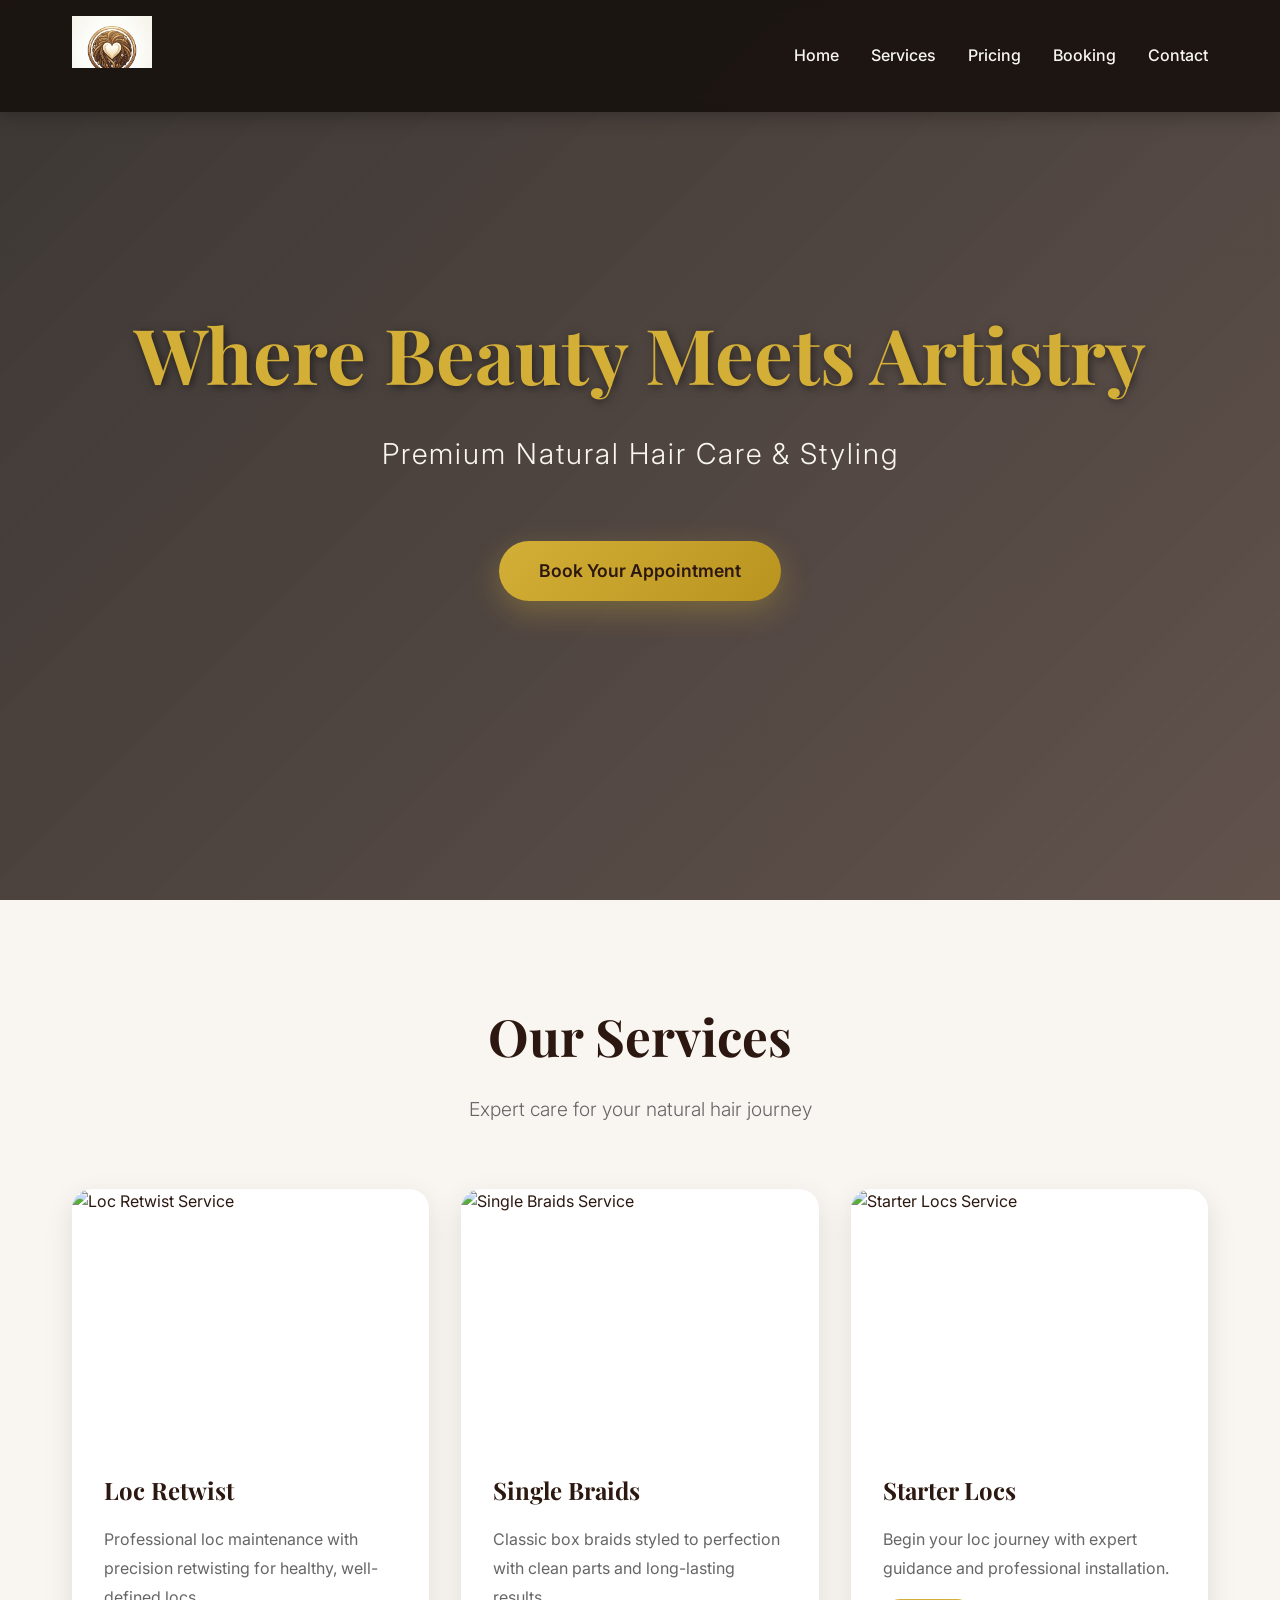
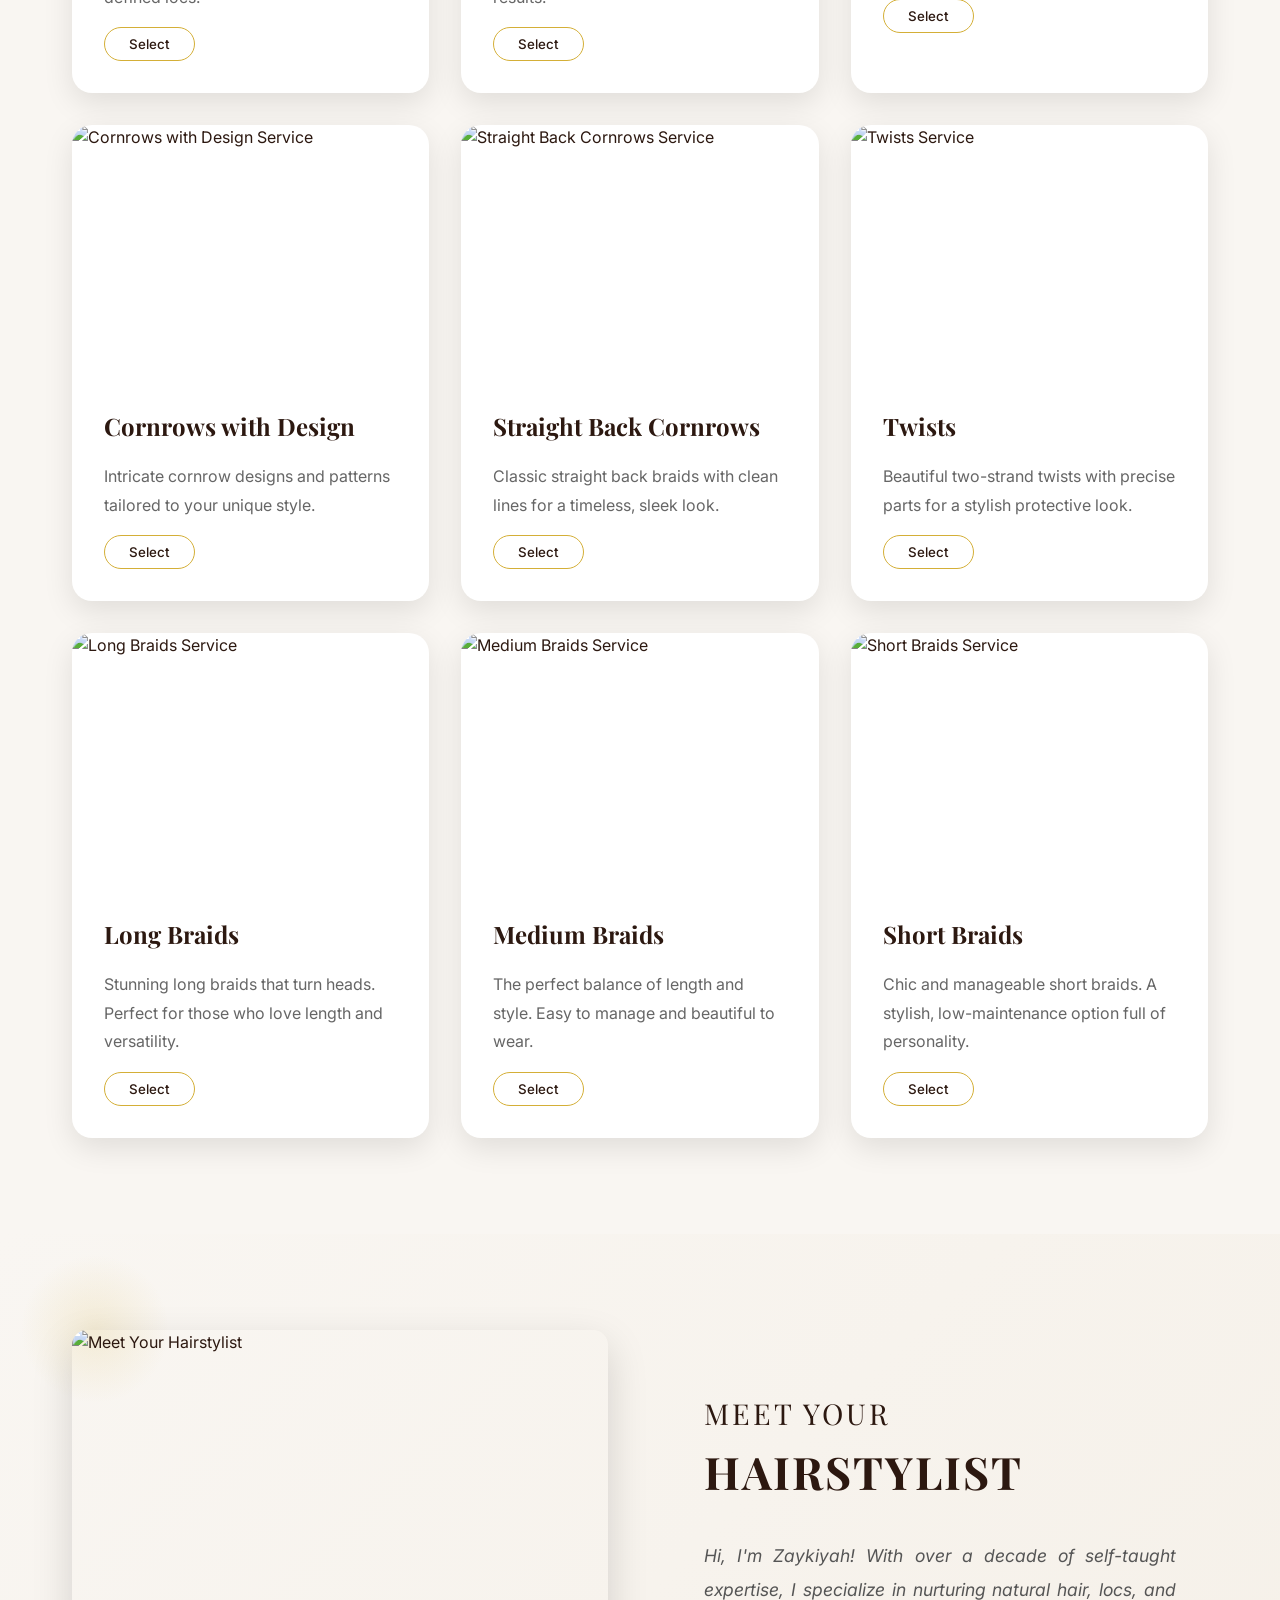
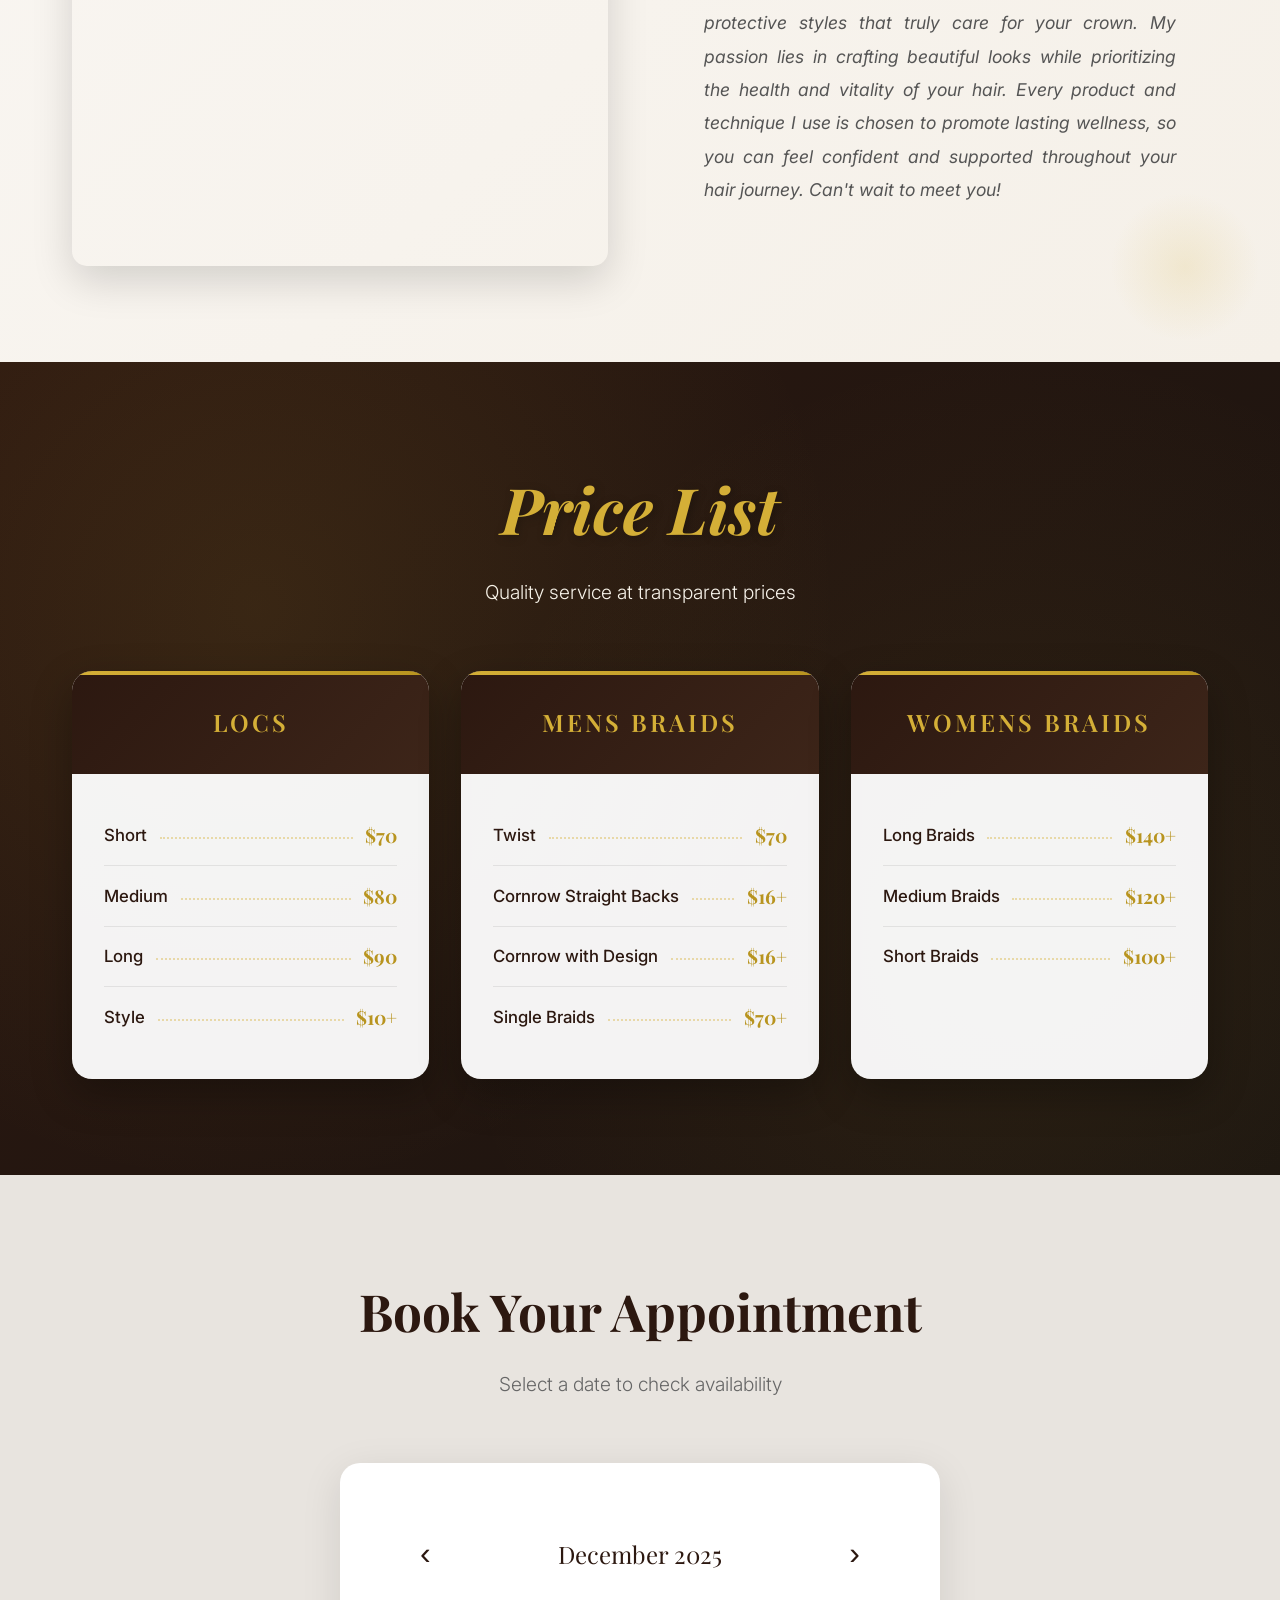
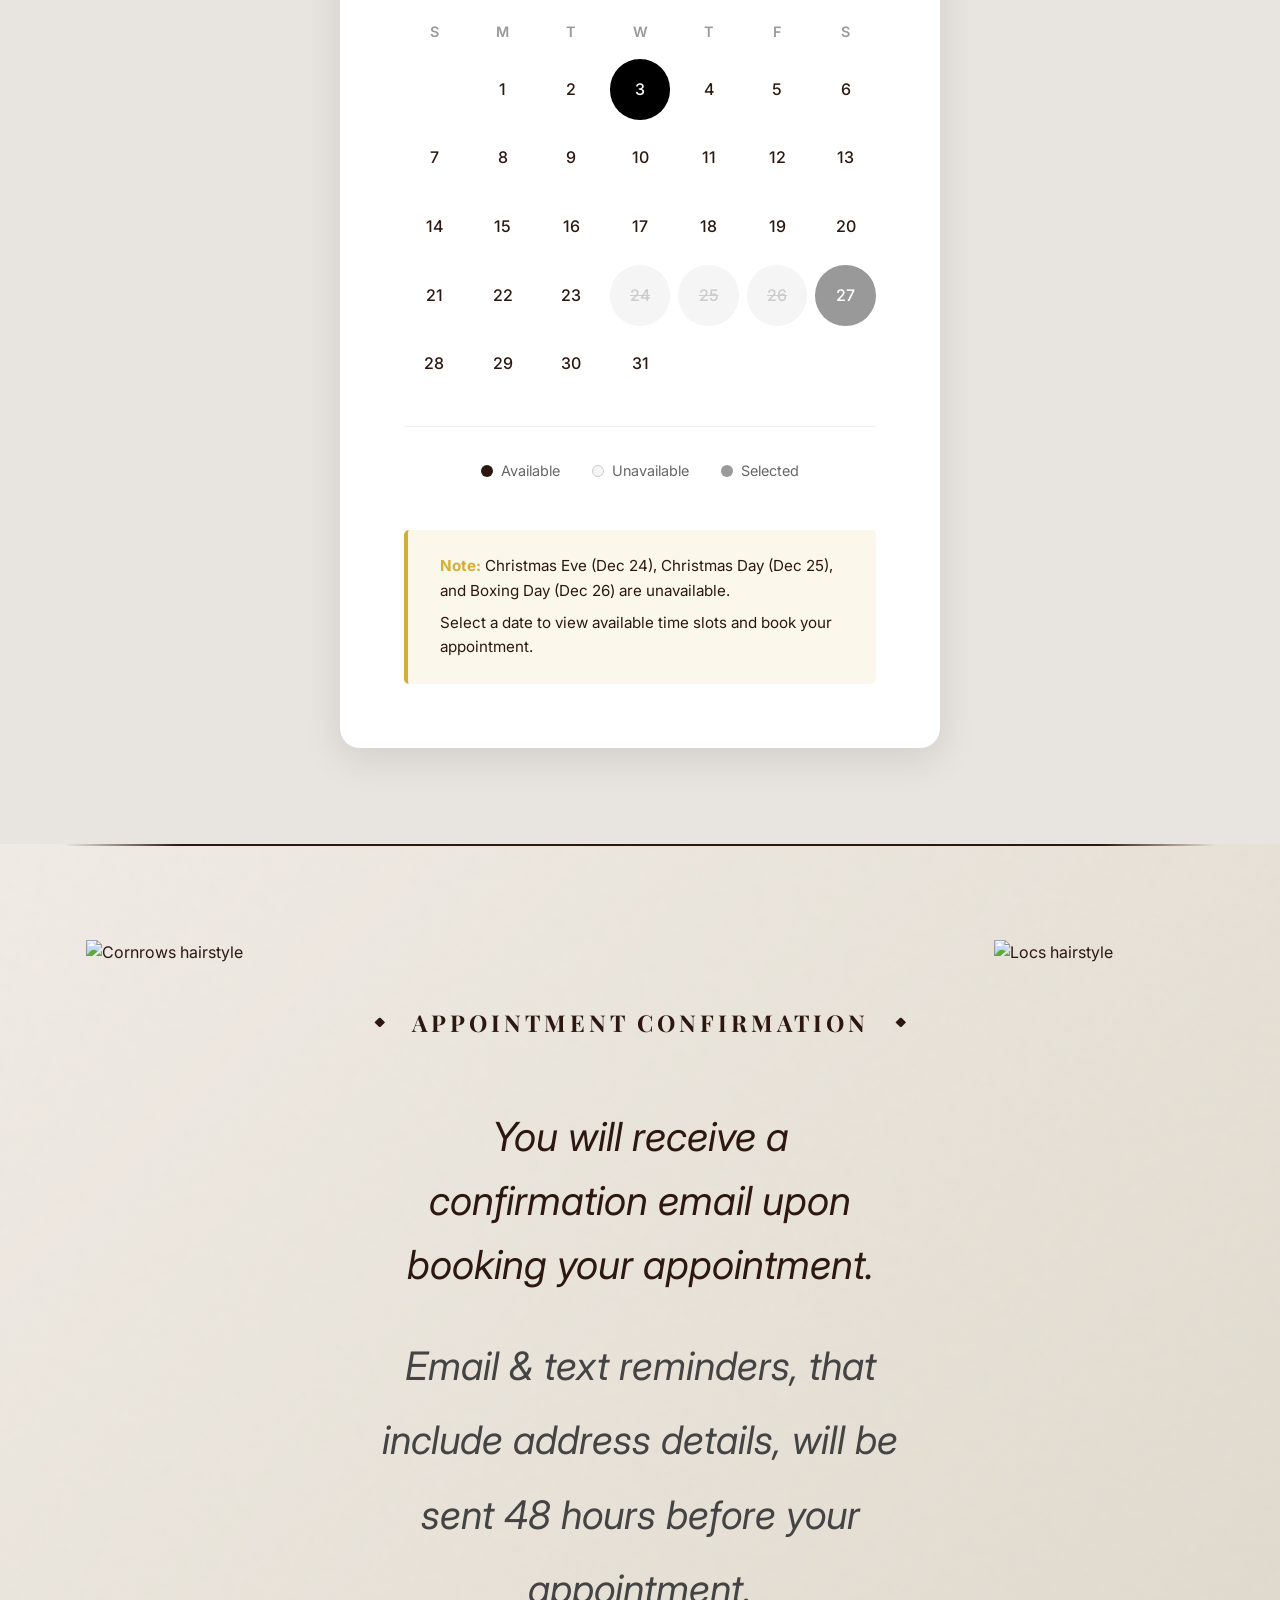
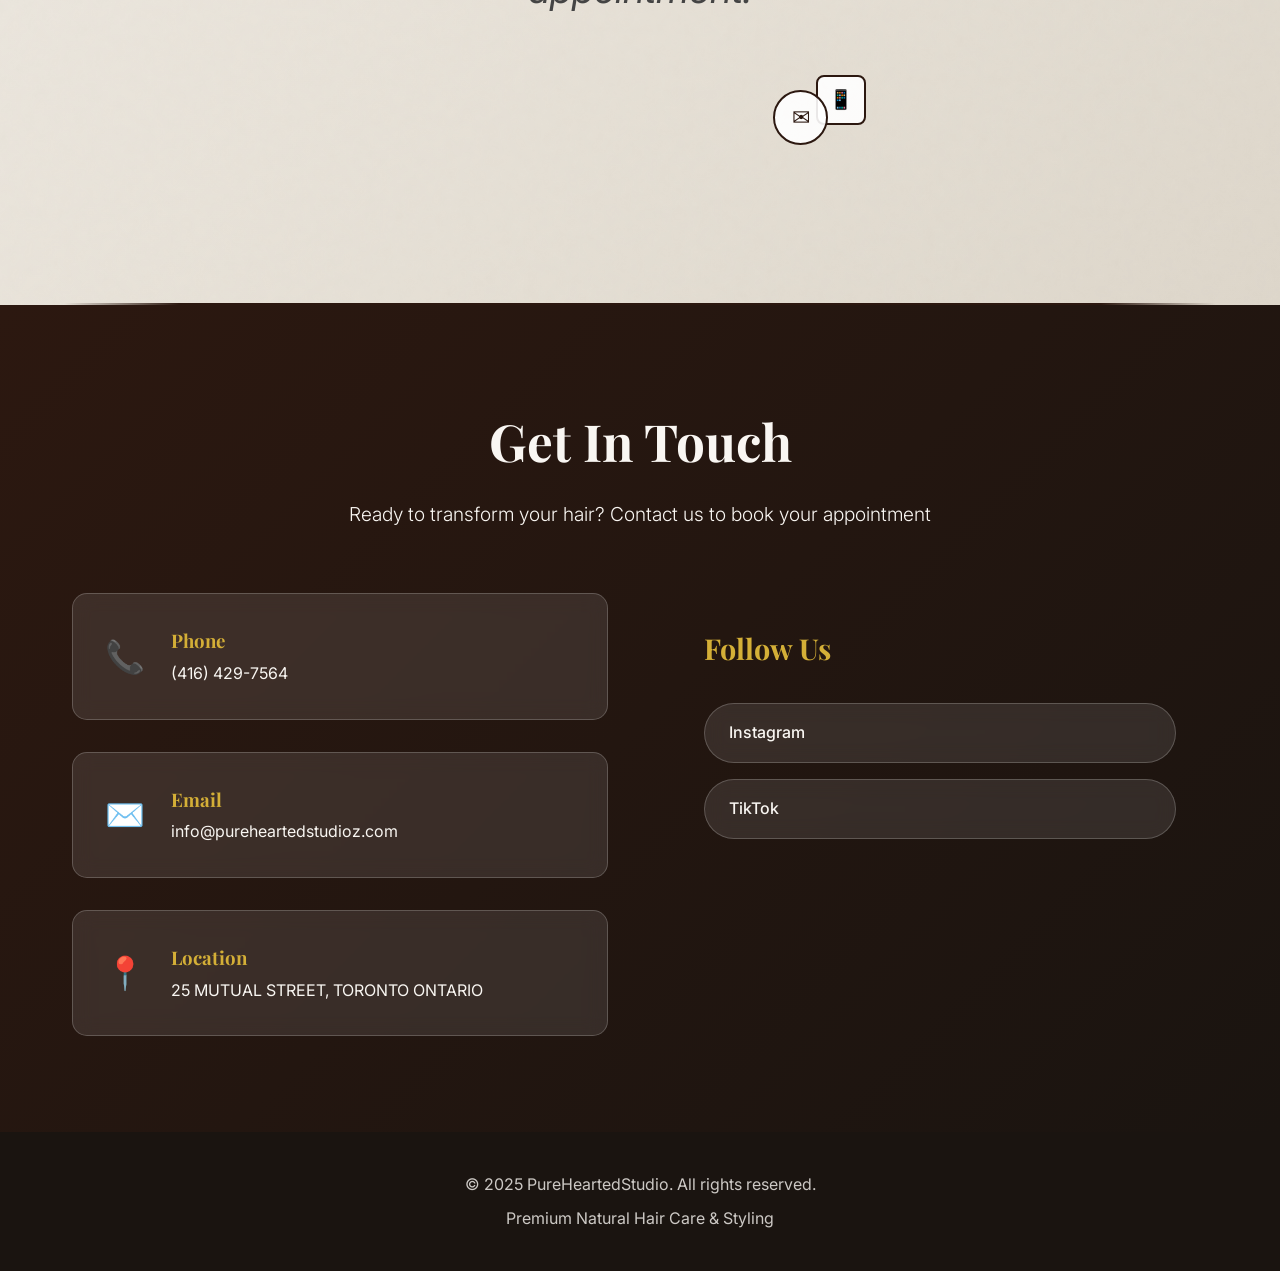
==== index.html @ b57b74a5 "Add cropped logo icon to navigation" ====
<!DOCTYPE html>
<html lang="en">

<head>
    <meta charset="UTF-8">
    <meta name="viewport" content="width=device-width, initial-scale=1.0, viewport-fit=cover">
    <title>PureHeartedStudio - Premium Hair Care & Styling</title>
    <meta name="description"
        content="PureHeartedStudio offers premium hair care services including retwist locs, box braids, knotless braids, and more. Expert styling for natural hair.">
    <link rel="preconnect" href="https://fonts.googleapis.com">
    <link rel="preconnect" href="https://fonts.gstatic.com" crossorigin>
    <link
        href="https://fonts.googleapis.com/css2?family=Playfair+Display:wght@400;600;700&family=Inter:wght@300;400;500;600&display=swap"
        rel="stylesheet">
    <link rel="stylesheet" href="style.css">
    <script type="text/javascript" src="https://cdn.jsdelivr.net/npm/@emailjs/browser@3/dist/email.min.js"></script>
    <script type="text/javascript">
        (function () {
            // Initialize EmailJS with your public key
            // You will need to replace 'YOUR_PUBLIC_KEY' with your actual key from EmailJS dashboard
            emailjs.init("YOUR_PUBLIC_KEY");
        })();
    </script>
</head>

<body>
    <!-- Navigation -->
    <nav class="navbar">
        <div class="container">
            <div class="nav-brand">
                <img src="logo_icon.png" alt="PureHearted Studioz" class="nav-logo-icon">
            </div>
            <ul class="nav-menu">
                <li><a href="#home" class="nav-link">Home</a></li>
                <li><a href="#services" class="nav-link">Services</a></li>
                <li><a href="#pricing" class="nav-link">Pricing</a></li>
                <li><a href="#booking" class="nav-link">Booking</a></li>
                <li><a href="#contact" class="nav-link">Contact</a></li>
            </ul>
            <div class="hamburger">
                <span></span>
                <span></span>
                <span></span>
            </div>
        </div>
    </nav>

    <!-- Hero Section -->
    <section id="home" class="hero">
        <div class="hero-overlay"></div>
        <div class="hero-content">
            <h2 class="hero-title">Where Beauty Meets Artistry</h2>
            <p class="hero-subtitle">Premium Natural Hair Care & Styling</p>
            <a href="#booking" class="cta-button">Book Your Appointment</a>
        </div>
    </section>

    <!-- Services Section -->
    <section id="services" class="services">
        <div class="container">
            <div class="section-header">
                <h2>Our Services</h2>
                <p>Expert care for your natural hair journey</p>
            </div>

            <div class="services-grid">
                <div class="service-card">
                    <div class="service-image">
                        <img src="retwist_locs.jpg" alt="Loc Retwist Service">
                    </div>
                    <div class="service-content">
                        <h3>Loc Retwist</h3>
                        <p>Professional loc maintenance with precision retwisting for healthy, well-defined locs.</p>
                        <button class="select-service-btn" data-service="retwist">Select</button>
                    </div>
                </div>

                <div class="service-card">
                    <div class="service-image">
                        <img src="single_braids.jpg" alt="Single Braids Service">
                    </div>
                    <div class="service-content">
                        <h3>Single Braids</h3>
                        <p>Classic box braids styled to perfection with clean parts and long-lasting results.</p>
                        <button class="select-service-btn" data-service="box_braids">Select</button>
                    </div>
                </div>



                <div class="service-card">
                    <div class="service-image">
                        <img src="starter_locs.jpg" alt="Starter Locs Service">
                    </div>
                    <div class="service-content">
                        <h3>Starter Locs</h3>
                        <p>Begin your loc journey with expert guidance and professional installation.</p>
                        <button class="select-service-btn" data-service="starter">Select</button>
                    </div>
                </div>

                <div class="service-card cornrows-card">
                    <div class="service-image">
                        <img src="cornrows_design.jpg" alt="Cornrows with Design Service">
                    </div>
                    <div class="service-content">
                        <h3>Cornrows with Design</h3>
                        <p>Intricate cornrow designs and patterns tailored to your unique style.</p>
                        <button class="select-service-btn" data-service="cornrows">Select</button>
                    </div>
                </div>

                <div class="service-card">
                    <div class="service-image">
                        <img src="straight_back.jpg" alt="Straight Back Cornrows Service">
                    </div>
                    <div class="service-content">
                        <h3>Straight Back Cornrows</h3>
                        <p>Classic straight back braids with clean lines for a timeless, sleek look.</p>
                        <button class="select-service-btn" data-service="straight_back">Select</button>
                    </div>
                </div>

                <div class="service-card">
                    <div class="service-image">
                        <img src="2_strand_twist.jpg" alt="Twists Service">
                    </div>
                    <div class="service-content">
                        <h3>Twists</h3>
                        <p>Beautiful two-strand twists with precise parts for a stylish protective look.</p>
                        <button class="select-service-btn" data-service="twist">Select</button>
                    </div>
                </div>

                <div class="service-card long-braids-card">
                    <div class="service-image">
                        <img src="long_braids.jpg" alt="Long Braids Service">
                    </div>
                    <div class="service-content">
                        <h3>Long Braids</h3>
                        <p>Stunning long braids that turn heads. Perfect for those who love length and versatility.</p>
                        <button class="select-service-btn" data-service="long_braids">Select</button>
                    </div>
                </div>

                <div class="service-card">
                    <div class="service-image">
                        <img src="medium_braids.jpg" alt="Medium Braids Service">
                    </div>
                    <div class="service-content">
                        <h3>Medium Braids</h3>
                        <p>The perfect balance of length and style. Easy to manage and beautiful to wear.</p>
                        <button class="select-service-btn" data-service="medium_braids">Select</button>
                    </div>
                </div>

                <div class="service-card">
                    <div class="service-image">
                        <img src="short_braids.jpg" alt="Short Braids Service">
                    </div>
                    <div class="service-content">
                        <h3>Short Braids</h3>
                        <p>Chic and manageable short braids. A stylish, low-maintenance option full of personality.</p>
                        <button class="select-service-btn" data-service="short_braids">Select</button>
                    </div>
                </div>






            </div>
        </div>
    </section>

    <!-- Meet Your Hairstylist Section -->
    <section id="stylist" class="meet-stylist">
        <div class="container">
            <div class="stylist-wrapper">
                <!-- Left Side - Image -->
                <div class="stylist-left">
                    <div class="stylist-image-container">
                        <img src="stylist_photo.jpg" alt="Meet Your Hairstylist" class="stylist-main-image">
                    </div>
                </div>

                <!-- Right Side - About Text -->
                <div class="stylist-right">
                    <h2 class="stylist-heading">
                        <span class="heading-light">MEET YOUR</span>
                        <span class="heading-bold">HAIRSTYLIST</span>
                    </h2>
                    <p class="stylist-bio">
                        Hi, I'm Zaykiyah! With over a decade of self-taught expertise, I specialize in
                        nurturing natural hair, locs, and protective styles that truly care for your crown.
                        My passion lies in crafting beautiful looks while prioritizing the health and vitality
                        of your hair. Every product and technique I use is chosen to promote lasting wellness,
                        so you can feel confident and supported throughout your hair journey. Can't wait to meet you!
                    </p>
                </div>
            </div>
        </div>
    </section>

    <!-- Price List Section -->
    <section id="pricing" class="pricing-section">
        <div class="container">
            <div class="section-header">
                <h2 class="price-title">Price List</h2>
                <p>Quality service at transparent prices</p>
            </div>

            <div class="pricing-grid">
                <!-- LOCS Category -->
                <div class="pricing-card">
                    <div class="pricing-card-header">
                        <h3>LOCS</h3>
                    </div>
                    <div class="pricing-card-body">
                        <div class="price-item">
                            <span class="service-name">Short</span>
                            <span class="price-dots"></span>
                            <span class="price">$70</span>
                        </div>
                        <div class="price-item">
                            <span class="service-name">Medium</span>
                            <span class="price-dots"></span>
                            <span class="price">$80</span>
                        </div>
                        <div class="price-item">
                            <span class="service-name">Long</span>
                            <span class="price-dots"></span>
                            <span class="price">$90</span>
                        </div>
                        <div class="price-item">
                            <span class="service-name">Style</span>
                            <span class="price-dots"></span>
                            <span class="price">$10+</span>
                        </div>
                    </div>
                </div>

                <!-- MENS BRAIDS Category -->
                <div class="pricing-card">
                    <div class="pricing-card-header">
                        <h3>MENS BRAIDS</h3>
                    </div>
                    <div class="pricing-card-body">
                        <div class="price-item">
                            <span class="service-name">Twist</span>
                            <span class="price-dots"></span>
                            <span class="price">$70</span>
                        </div>
                        <div class="price-item">
                            <span class="service-name">Cornrow Straight Backs</span>
                            <span class="price-dots"></span>
                            <span class="price">$16+</span>
                        </div>
                        <div class="price-item">
                            <span class="service-name">Cornrow with Design</span>
                            <span class="price-dots"></span>
                            <span class="price">$16+</span>
                        </div>
                        <div class="price-item">
                            <span class="service-name">Single Braids</span>
                            <span class="price-dots"></span>
                            <span class="price">$70+</span>
                        </div>
                    </div>
                </div>

                <!-- WOMENS BRAIDS Category -->
                <div class="pricing-card">
                    <div class="pricing-card-header">
                        <h3>WOMENS BRAIDS</h3>
                    </div>
                    <div class="pricing-card-body">
                        <div class="price-item">
                            <span class="service-name">Long Braids</span>
                            <span class="price-dots"></span>
                            <span class="price">$140+</span>
                        </div>
                        <div class="price-item">
                            <span class="service-name">Medium Braids</span>
                            <span class="price-dots"></span>
                            <span class="price">$120+</span>
                        </div>
                        <div class="price-item">
                            <span class="service-name">Short Braids</span>
                            <span class="price-dots"></span>
                            <span class="price">$100+</span>
                        </div>
                    </div>
                </div>
            </div>
        </div>
    </section>

    <!-- Booking Calendar Section -->
    <section id="booking" class="booking-calendar">
        <div class="container">
            <div class="section-header">
                <h2>Book Your Appointment</h2>
                <p>Select a date to check availability</p>
            </div>

            <div class="calendar-container">
                <div class="calendar-header">
                    <button class="calendar-nav prev" aria-label="Previous month">‹</button>
                    <h3 class="calendar-month">December 2025</h3>
                    <button class="calendar-nav next" aria-label="Next month">›</button>
                </div>

                <div class="calendar-grid">
                    <div class="calendar-day-name">S</div>
                    <div class="calendar-day-name">M</div>
                    <div class="calendar-day-name">T</div>
                    <div class="calendar-day-name">W</div>
                    <div class="calendar-day-name">T</div>
                    <div class="calendar-day-name">F</div>
                    <div class="calendar-day-name">S</div>

                    <!-- Week 1 -->
                    <div class="calendar-day empty"></div>
                    <div class="calendar-day available" data-date="2025-12-01">1</div>
                    <div class="calendar-day available" data-date="2025-12-02">2</div>
                    <div class="calendar-day available current" data-date="2025-12-03">3</div>
                    <div class="calendar-day available" data-date="2025-12-04">4</div>
                    <div class="calendar-day available" data-date="2025-12-05">5</div>
                    <div class="calendar-day available" data-date="2025-12-06">6</div>

                    <!-- Week 2 -->
                    <div class="calendar-day available" data-date="2025-12-07">7</div>
                    <div class="calendar-day available" data-date="2025-12-08">8</div>
                    <div class="calendar-day available" data-date="2025-12-09">9</div>
                    <div class="calendar-day available" data-date="2025-12-10">10</div>
                    <div class="calendar-day available" data-date="2025-12-11">11</div>
                    <div class="calendar-day available" data-date="2025-12-12">12</div>
                    <div class="calendar-day available" data-date="2025-12-13">13</div>

                    <!-- Week 3 -->
                    <div class="calendar-day available" data-date="2025-12-14">14</div>
                    <div class="calendar-day available" data-date="2025-12-15">15</div>
                    <div class="calendar-day available" data-date="2025-12-16">16</div>
                    <div class="calendar-day available" data-date="2025-12-17">17</div>
                    <div class="calendar-day available" data-date="2025-12-18">18</div>
                    <div class="calendar-day available" data-date="2025-12-19">19</div>
                    <div class="calendar-day available" data-date="2025-12-20">20</div>

                    <!-- Week 4 -->
                    <div class="calendar-day available" data-date="2025-12-21">21</div>
                    <div class="calendar-day available" data-date="2025-12-22">22</div>
                    <div class="calendar-day available" data-date="2025-12-23">23</div>
                    <div class="calendar-day unavailable" data-date="2025-12-24">24</div>
                    <div class="calendar-day unavailable" data-date="2025-12-25">25</div>
                    <div class="calendar-day unavailable" data-date="2025-12-26">26</div>
                    <div class="calendar-day available selected" data-date="2025-12-27">27</div>

                    <!-- Week 5 -->
                    <div class="calendar-day available" data-date="2025-12-28">28</div>
                    <div class="calendar-day available" data-date="2025-12-29">29</div>
                    <div class="calendar-day available" data-date="2025-12-30">30</div>
                    <div class="calendar-day available" data-date="2025-12-31">31</div>
                    <div class="calendar-day empty"></div>
                    <div class="calendar-day empty"></div>
                    <div class="calendar-day empty"></div>
                </div>

                <div class="calendar-legend">
                    <div class="legend-item">
                        <span class="legend-dot available-dot"></span>
                        <span>Available</span>
                    </div>
                    <div class="legend-item">
                        <span class="legend-dot unavailable-dot"></span>
                        <span>Unavailable</span>
                    </div>
                    <div class="legend-item">
                        <span class="legend-dot selected-dot"></span>
                        <span>Selected</span>
                    </div>
                </div>

                <div class="booking-note">
                    <p><strong>Note:</strong> Christmas Eve (Dec 24), Christmas Day (Dec 25), and Boxing Day (Dec 26)
                        are unavailable.</p>
                    <p>Select a date to view available time slots and book your appointment.</p>
                </div>
            </div>
        </div>
    </section>

    <!-- Appointment Confirmation Section -->
    <section class="appointment-confirmation">
        <div class="container">
            <div class="confirmation-wrapper">
                <!-- Left decorative image -->
                <div class="confirmation-side-image left">
                    <img src="cornrows_design.jpg" alt="Cornrows hairstyle">
                </div>

                <!-- Center content -->
                <div class="confirmation-content">
                    <div class="confirmation-header">
                        <div class="header-line"></div>
                        <h2>APPOINTMENT CONFIRMATION</h2>
                        <div class="header-line"></div>
                    </div>

                    <div class="confirmation-text">
                        <p class="confirmation-main">
                            You will receive a confirmation email upon booking your appointment.
                        </p>
                        <p class="confirmation-reminder">
                            Email & text reminders, that include address details, will be sent 48 hours before your
                            appointment.
                        </p>
                    </div>

                    <div class="confirmation-icons">
                        <div class="icon-group">
                            <div class="icon-circle">
                                <span class="email-icon">✉</span>
                            </div>
                            <div class="icon-circle phone-icon-circle">
                                <span class="phone-icon">📱</span>
                            </div>
                        </div>
                    </div>
                </div>

                <!-- Right decorative image -->
                <div class="confirmation-side-image right">
                    <img src="retwist_locs.jpg" alt="Locs hairstyle">
                </div>
            </div>
        </div>
    </section>

    <!-- Contact Section -->
    <section id="contact" class="contact">
        <div class="container">
            <div class="section-header">
                <h2>Get In Touch</h2>
                <p>Ready to transform your hair? Contact us to book your appointment</p>
            </div>

            <div class="contact-content">
                <div class="contact-info">
                    <div class="contact-item">
                        <div class="contact-icon">📞</div>
                        <div class="contact-details">
                            <h3>Phone</h3>
                            <p><a href="tel:+14164297564">(416) 429-7564</a></p>
                        </div>
                    </div>

                    <div class="contact-item">
                        <div class="contact-icon">✉️</div>
                        <div class="contact-details">
                            <h3>Email</h3>
                            <p><a href="mailto:info@pureheartedstudioz.com">info@pureheartedstudioz.com</a></p>
                        </div>
                    </div>

                    <div class="contact-item">
                        <div class="contact-icon">📍</div>
                        <div class="contact-details">
                            <h3>Location</h3>
                            <p>25 MUTUAL STREET, TORONTO ONTARIO</p>
                        </div>
                    </div>
                </div>

                <div class="social-media">
                    <h3>Follow Us</h3>
                    <div class="social-links">
                        <a href="https://instagram.com/pureheartedstudioz" target="_blank"
                            class="social-link instagram">
                            <span>Instagram</span>
                        </a>

                        <a href="https://tiktok.com/@pureheartedstudioz" target="_blank" class="social-link tiktok">
                            <span>TikTok</span>
                        </a>
                    </div>
                </div>
            </div>
        </div>
    </section>

    <!-- Footer -->
    <footer class="footer">
        <div class="container">
            <p>&copy; 2025 PureHeartedStudio. All rights reserved.</p>
            <p>Premium Natural Hair Care & Styling</p>
        </div>
    </footer>

    <!-- Booking Modal -->
    <div id="bookingModal" class="modal">
        <div class="modal-content">
            <span class="close-modal">&times;</span>
            <div class="modal-header">
                <h2>Complete Your Booking</h2>
                <p>Selected Date: <span id="selectedDateDisplay"></span></p>
            </div>
            <form id="bookingForm" class="booking-form">
                <div class="form-group">
                    <label for="email">Email Address</label>
                    <input type="email" id="email" name="email" placeholder="Enter your email" required>
                </div>
                <div class="form-group">
                    <label for="time">Preferred Time</label>
                    <select id="time" name="time" required>
                        <option value="">Select a time</option>
                        <option value="10:00 AM">10:00 AM</option>
                        <option value="11:00 AM">11:00 AM</option>
                        <option value="12:00 PM">12:00 PM</option>
                        <option value="1:00 PM">1:00 PM</option>
                        <option value="2:00 PM">2:00 PM</option>
                        <option value="3:00 PM">3:00 PM</option>
                        <option value="4:00 PM">4:00 PM</option>
                        <option value="5:00 PM">5:00 PM</option>
                        <option value="6:00 PM">6:00 PM</option>
                    </select>
                </div>
                <div class="form-group">
                    <label for="name">Full Name</label>
                    <input type="text" id="name" name="name" placeholder="Enter your full name" required>
                </div>
                <div class="form-group">
                    <label for="service">Service</label>
                    <select id="service" name="service" required>
                        <option value="">Select a service</option>
                        <option value="retwist">Loc Retwist</option>
                        <option value="box_braids">Single Braids</option>

                        <option value="starter">Starter Locs</option>
                        <option value="cornrows">Cornrows with Design</option>
                        <option value="straight_back">Straight Back Cornrows</option>
                        <option value="twist">Twists</option>
                        <option value="long_braids">Long Braids</option>
                        <option value="medium_braids">Medium Braids</option>
                        <option value="short_braids">Short Braids</option>



                    </select>
                </div>
                <button type="submit" class="submit-btn">Confirm Booking</button>
            </form>
        </div>
    </div>

    <script src="script.js"></script>
</body>

</html>
---- style.css ----
/* ===== CSS RESET & BASE STYLES ===== */
* {
    margin: 0;
    padding: 0;
    box-sizing: border-box;
    -webkit-tap-highlight-color: transparent;
}

:root {
    /* Color Palette */
    --primary-color: #d4af37;
    --primary-dark: #b8941f;
    --secondary-color: #2c1810;
    --accent-color: #e8c4a0;
    --bg-dark: #1a1410;
    --bg-light: #f9f6f2;
    --text-dark: #2c1810;
    --text-light: #f9f6f2;
    --glass-bg: rgba(255, 255, 255, 0.1);
    --glass-border: rgba(255, 255, 255, 0.2);

    /* Typography */
    --font-heading: 'Playfair Display', serif;
    --font-body: 'Inter', sans-serif;

    /* Spacing */
    --spacing-xs: 0.5rem;
    --spacing-sm: 1rem;
    --spacing-md: 2rem;
    --spacing-lg: 4rem;
    --spacing-xl: 6rem;

    /* Transitions */
    --transition-fast: 0.2s ease;
    --transition-medium: 0.3s ease;
    --transition-slow: 0.5s ease;
}

html {
    scroll-behavior: smooth;
    -webkit-text-size-adjust: 100%;
    /* Prevent font scaling on orientation change */
}

body {
    font-family: var(--font-body);
    color: var(--text-dark);
    line-height: 1.6;
    overflow-x: hidden;
    -webkit-font-smoothing: antialiased;
    /* Smoother fonts on MacOS/iOS */
    -moz-osx-font-smoothing: grayscale;
    -webkit-overflow-scrolling: touch;
    /* Enable momentum scrolling */
}

input,
select,
textarea,
button {
    -webkit-appearance: none;
    appearance: none;
    border-radius: 0;
}

.container {
    max-width: 1200px;
    margin: 0 auto;
    padding: 0 var(--spacing-md);
}

/* ===== NAVIGATION ===== */
.navbar {
    position: fixed;
    top: 0;
    left: 0;
    right: 0;
    z-index: 1000;
    background: rgba(26, 20, 16, 0.95);
    backdrop-filter: blur(10px);
    padding: var(--spacing-sm) 0;
    padding-top: max(var(--spacing-sm), env(safe-area-inset-top));
    box-shadow: 0 2px 20px rgba(0, 0, 0, 0.3);
    transition: var(--transition-medium);
    transform: translateZ(0);
    -webkit-transform: translateZ(0);
}

.navbar .container {
    display: flex;
    justify-content: space-between;
    align-items: center;
}

.nav-logo-icon {
    height: 80px;
    width: auto;
    display: block;
    object-fit: cover;
    object-position: center top;
    /* Crop to show only the circular icon, hiding the text below */
    clip-path: inset(0 0 35% 0);
    transition: var(--transition-medium);
}

.nav-logo-icon:hover {
    transform: scale(1.05);
}

.nav-menu {
    display: flex;
    list-style: none;
    gap: var(--spacing-md);
}

.nav-link {
    color: var(--text-light);
    text-decoration: none;
    font-weight: 500;
    position: relative;
    transition: var(--transition-fast);
}

.nav-link::after {
    content: '';
    position: absolute;
    bottom: -5px;
    left: 0;
    width: 0;
    height: 2px;
    background: var(--primary-color);
    transition: var(--transition-medium);
}

.nav-link:hover {
    color: var(--primary-color);
}

.nav-link:hover::after {
    width: 100%;
}

.hamburger {
    display: none;
    flex-direction: column;
    cursor: pointer;
    gap: 5px;
}

.hamburger span {
    width: 25px;
    height: 3px;
    background: var(--primary-color);
    transition: var(--transition-fast);
}

/* ===== HERO SECTION ===== */
.hero {
    position: relative;
    height: 100vh;
    display: flex;
    align-items: center;
    justify-content: center;
    background: linear-gradient(135deg, #2c1810 0%, #1a1410 100%);
    background-image: url('hero_bg.jpg');
    background-size: cover;
    background-position: center;
    background-attachment: fixed;
    transform: translateZ(0);
    /* Hardware acceleration */
}

/* Fix for iOS fixed background scroll jitter */
@media (hover: none) and (pointer: coarse) {
    .hero {
        background-attachment: scroll;
    }
}

.hero-overlay {
    position: absolute;
    top: 0;
    left: 0;
    right: 0;
    bottom: 0;
    background: linear-gradient(135deg, rgba(26, 20, 16, 0.85) 0%, rgba(44, 24, 16, 0.75) 100%);
}

.hero-content {
    position: relative;
    z-index: 1;
    text-align: center;
    color: var(--text-light);
    animation: fadeInUp 1s ease;
}

.hero-title {
    font-family: var(--font-heading);
    font-size: clamp(2.5rem, 6vw, 5rem);
    font-weight: 700;
    margin-bottom: var(--spacing-sm);
    color: var(--primary-color);
    text-shadow: 2px 2px 10px rgba(0, 0, 0, 0.5);
}

.hero-subtitle {
    font-size: clamp(1.2rem, 3vw, 1.8rem);
    margin-bottom: var(--spacing-lg);
    font-weight: 300;
    letter-spacing: 2px;
}

.cta-button {
    display: inline-block;
    padding: 1rem 2.5rem;
    background: linear-gradient(135deg, var(--primary-color) 0%, var(--primary-dark) 100%);
    color: var(--text-dark);
    text-decoration: none;
    font-weight: 600;
    font-size: 1.1rem;
    border-radius: 50px;
    transition: var(--transition-medium);
    box-shadow: 0 10px 30px rgba(212, 175, 55, 0.3);
    position: relative;
    overflow: hidden;
}

.cta-button::before {
    content: '';
    position: absolute;
    top: 0;
    left: -100%;
    width: 100%;
    height: 100%;
    background: linear-gradient(90deg, transparent, rgba(255, 255, 255, 0.3), transparent);
    transition: var(--transition-slow);
}

.cta-button:hover::before {
    left: 100%;
}

.cta-button:hover {
    transform: translateY(-3px);
    box-shadow: 0 15px 40px rgba(212, 175, 55, 0.5);
}

/* ===== SERVICES SECTION ===== */
.services {
    padding: var(--spacing-xl) 0;
    background: var(--bg-light);
}

.section-header {
    text-align: center;
    margin-bottom: var(--spacing-lg);
}

.section-header h2 {
    font-family: var(--font-heading);
    font-size: clamp(2rem, 4vw, 3.5rem);
    color: var(--secondary-color);
    margin-bottom: var(--spacing-sm);
}

.section-header p {
    font-size: 1.2rem;
    color: #666;
    font-weight: 300;
}

.services-grid {
    display: grid;
    grid-template-columns: repeat(auto-fit, minmax(300px, 1fr));
    gap: var(--spacing-md);
    margin-top: var(--spacing-lg);
}

.service-card {
    background: white;
    border-radius: 20px;
    overflow: hidden;
    box-shadow: 0 10px 30px rgba(0, 0, 0, 0.1);
    transition: var(--transition-medium);
    cursor: pointer;
}

.service-card:hover {
    transform: translateY(-10px);
    box-shadow: 0 20px 50px rgba(212, 175, 55, 0.3);
}

.service-image {
    width: 100%;
    height: 250px;
    overflow: hidden;
    position: relative;
}

.service-image img {
    width: 100%;
    height: 100%;
    object-fit: cover;
    object-position: center;
    transition: var(--transition-slow);
}

.service-card:hover .service-image img {
    transform: scale(1.1);
}


/* Custom positioning for Long Braids image to show face/top */
.long-braids-card .service-image img {
    object-position: top center;
}

.cornrows-card .service-image img {
    object-fit: cover;
    object-position: center;
}

.side-barrels-card .service-image img {
    object-fit: cover;
    object-position: top center;
}




.service-content {
    padding: var(--spacing-md);
}

.service-content h3 {
    font-family: var(--font-heading);
    font-size: 1.5rem;
    color: var(--secondary-color);
    margin-bottom: var(--spacing-sm);
}

.service-content p {
    color: #666;
    line-height: 1.8;
}

.select-service-btn {
    display: inline-block;
    margin-top: 1rem;
    padding: 0.5rem 1.5rem;
    border: 1px solid var(--primary-color);
    background: transparent;
    color: var(--secondary-color);
    border-radius: 25px;
    cursor: pointer;
    transition: all 0.3s ease;
    font-family: var(--font-body);
    font-weight: 500;
}

.select-service-btn:hover {
    background: var(--primary-color);
    color: var(--text-dark);
    transform: translateY(-2px);
}

/* ===== MEET YOUR HAIRSTYLIST SECTION ===== */
.meet-stylist {
    padding: var(--spacing-xl) 0;
    background: linear-gradient(135deg, #f9f6f2 0%, #f5f0e8 100%);
    position: relative;
    overflow: hidden;
}

/* Decorative gold leaf accents */
.meet-stylist::before,
.meet-stylist::after {
    content: '';
    position: absolute;
    width: 150px;
    height: 150px;
    background: radial-gradient(circle, rgba(212, 175, 55, 0.15) 0%, transparent 70%);
    pointer-events: none;
}

.meet-stylist::before {
    top: 20px;
    left: 20px;
}

.meet-stylist::after {
    bottom: 20px;
    right: 20px;
}

.stylist-wrapper {
    display: grid;
    grid-template-columns: 1fr 1fr;
    gap: var(--spacing-lg);
    align-items: center;
}

.stylist-left {
    display: flex;
    flex-direction: column;
    gap: var(--spacing-md);
}

.stylist-image-container {
    position: relative;
    border-radius: 15px;
    overflow: hidden;
    box-shadow: 0 15px 40px rgba(0, 0, 0, 0.15);
    width: 100%;
    /* height: 100%; Removed to allow aspect-ratio to determine height */
    aspect-ratio: 1 / 1;
}

.stylist-main-image {
    width: 100%;
    height: 100%;
    object-fit: cover;
    object-position: top center;
    display: block;
    transition: var(--transition-slow);
}

.stylist-image-container:hover .stylist-main-image {
    transform: scale(1.02);
}

.stylist-contact-box {
    background: white;
    padding: var(--spacing-md);
    border-radius: 15px;
    box-shadow: 0 10px 30px rgba(0, 0, 0, 0.08);
    border-left: 4px solid var(--primary-color);
}

.stylist-contact-box h4 {
    font-family: var(--font-heading);
    font-size: 1.1rem;
    color: var(--secondary-color);
    margin-bottom: var(--spacing-sm);
    letter-spacing: 2px;
    font-weight: 700;
}

.stylist-contact-item {
    display: flex;
    align-items: center;
    gap: 0.8rem;
    padding: 0.5rem 0;
    color: var(--text-dark);
    font-size: 0.95rem;
}

.contact-icon-small {
    font-size: 1.1rem;
    min-width: 24px;
}

.stylist-right {
    padding: var(--spacing-md);
}

.stylist-heading {
    display: flex;
    flex-direction: column;
    margin-bottom: var(--spacing-md);
}

.heading-light {
    font-family: var(--font-heading);
    font-size: 1.8rem;
    color: var(--secondary-color);
    font-weight: 400;
    letter-spacing: 3px;
}

.heading-bold {
    font-family: var(--font-heading);
    font-size: 2.8rem;
    font-weight: 700;
    color: var(--secondary-color);
    letter-spacing: 2px;
}

.stylist-bio {
    font-size: 1.1rem;
    line-height: 1.9;
    color: #555;
    text-align: justify;
    font-style: italic;
}

/* Meet Stylist Responsive */
@media (max-width: 768px) {
    .stylist-wrapper {
        grid-template-columns: 1fr;
        gap: var(--spacing-md);
    }

    .stylist-right {
        padding: 0;
        text-align: center;
    }

    .stylist-heading {
        align-items: center;
    }

    .heading-light {
        font-size: 1.4rem;
    }

    .heading-bold {
        font-size: 2rem;
    }

    .stylist-bio {
        text-align: center;
        font-size: 1rem;
    }

    .stylist-contact-box {
        text-align: left;
    }
}

/* ===== PRICING SECTION ===== */
.pricing-section {
    padding: var(--spacing-xl) 0;
    background: linear-gradient(135deg, #2c1810 0%, #1a1410 100%);
    position: relative;
    overflow: hidden;
}

.pricing-section::before {
    content: '';
    position: absolute;
    top: 0;
    left: 0;
    right: 0;
    bottom: 0;
    background:
        radial-gradient(circle at 20% 30%, rgba(212, 175, 55, 0.1) 0%, transparent 50%),
        radial-gradient(circle at 80% 70%, rgba(212, 175, 55, 0.08) 0%, transparent 50%);
    pointer-events: none;
}

.pricing-section .section-header h2,
.pricing-section .section-header p {
    color: var(--text-light);
}

.price-title {
    font-family: 'Playfair Display', serif;
    font-style: italic;
    font-size: clamp(2.5rem, 5vw, 4rem) !important;
    color: var(--primary-color) !important;
    text-shadow: 2px 2px 10px rgba(0, 0, 0, 0.3);
}

.pricing-grid {
    display: grid;
    grid-template-columns: repeat(auto-fit, minmax(320px, 1fr));
    gap: var(--spacing-md);
    margin-top: var(--spacing-lg);
    position: relative;
    z-index: 1;
}

.pricing-card {
    background: rgba(255, 255, 255, 0.95);
    border-radius: 20px;
    overflow: hidden;
    box-shadow: 0 15px 40px rgba(0, 0, 0, 0.3);
    transition: var(--transition-medium);
    position: relative;
}

.pricing-card::before {
    content: '';
    position: absolute;
    top: 0;
    left: 0;
    right: 0;
    height: 4px;
    background: linear-gradient(90deg, var(--primary-color), var(--primary-dark));
}

.pricing-card:hover {
    transform: translateY(-10px);
    box-shadow: 0 25px 60px rgba(212, 175, 55, 0.3);
}

.pricing-card-header {
    background: linear-gradient(135deg, var(--secondary-color) 0%, #3d2519 100%);
    padding: var(--spacing-md);
    text-align: center;
}

.pricing-card-header h3 {
    font-family: var(--font-heading);
    font-size: 1.5rem;
    color: var(--primary-color);
    letter-spacing: 3px;
    margin: 0;
    font-weight: 600;
}

.pricing-card-body {
    padding: var(--spacing-md);
}

.price-item {
    display: flex;
    align-items: center;
    padding: 0.9rem 0;
    border-bottom: 1px solid rgba(0, 0, 0, 0.08);
    transition: var(--transition-fast);
}

.price-item:last-child {
    border-bottom: none;
}

.price-item:hover {
    background: rgba(212, 175, 55, 0.05);
    padding-left: 0.5rem;
    padding-right: 0.5rem;
    margin-left: -0.5rem;
    margin-right: -0.5rem;
    border-radius: 8px;
}

.service-name {
    font-weight: 500;
    color: var(--secondary-color);
    font-size: 1.05rem;
    white-space: nowrap;
}

.price-dots {
    flex: 1;
    border-bottom: 2px dotted rgba(212, 175, 55, 0.4);
    margin: 0 0.8rem;
    height: 1px;
    position: relative;
    top: 3px;
}

.price {
    font-family: var(--font-heading);
    font-size: 1.2rem;
    font-weight: 700;
    color: var(--primary-dark);
    white-space: nowrap;
}

.pricing-note {
    background: linear-gradient(135deg, rgba(212, 175, 55, 0.1) 0%, rgba(212, 175, 55, 0.05) 100%);
    padding: var(--spacing-sm) var(--spacing-md);
    border-top: 1px solid rgba(212, 175, 55, 0.2);
}

.pricing-note p {
    margin: 0;
    font-size: 0.9rem;
    color: var(--secondary-color);
    font-style: italic;
    text-align: center;
}

/* Pricing Responsive */
@media (max-width: 768px) {
    .pricing-grid {
        grid-template-columns: 1fr;
        max-width: 400px;
        margin-left: auto;
        margin-right: auto;
    }

    .price-title {
        font-size: 2.5rem !important;
    }

    .pricing-card-header h3 {
        font-size: 1.3rem;
    }

    .service-name {
        font-size: 0.95rem;
    }

    .price {
        font-size: 1.1rem;
    }
}

/* ===== BOOKING CALENDAR SECTION ===== */
.booking-calendar {
    padding: var(--spacing-xl) 0;
    background: #e8e4df;
}

.booking-calendar .section-header h2 {
    color: var(--secondary-color);
}

.booking-calendar .section-header p {
    color: #666;
}

.calendar-container {
    max-width: 600px;
    margin: 0 auto;
    background: white;
    border-radius: 20px;
    padding: var(--spacing-lg);
    box-shadow: 0 10px 40px rgba(0, 0, 0, 0.1);
}

.calendar-header {
    display: flex;
    justify-content: space-between;
    align-items: center;
    margin-bottom: var(--spacing-md);
}

.calendar-month {
    font-family: var(--font-heading);
    font-size: 1.5rem;
    color: var(--secondary-color);
    font-weight: 400;
}

.calendar-nav {
    background: none;
    border: none;
    font-size: 2rem;
    color: var(--secondary-color);
    cursor: pointer;
    padding: 0.5rem 1rem;
    transition: var(--transition-fast);
    border-radius: 50%;
}

.calendar-nav:hover {
    background: rgba(212, 175, 55, 0.1);
    color: var(--primary-color);
}

.calendar-grid {
    display: grid;
    grid-template-columns: repeat(7, 1fr);
    gap: 0.5rem;
    margin-bottom: var(--spacing-md);
}

.calendar-day-name {
    text-align: center;
    font-weight: 600;
    color: #999;
    font-size: 0.9rem;
    padding: 0.5rem;
    text-transform: uppercase;
}

.calendar-day {
    aspect-ratio: 1;
    display: flex;
    align-items: center;
    justify-content: center;
    border-radius: 50%;
    font-size: 1rem;
    font-weight: 500;
    cursor: pointer;
    transition: var(--transition-fast);
    position: relative;
}

.calendar-day.empty {
    cursor: default;
}

.calendar-day.available {
    color: var(--secondary-color);
    background: transparent;
}

.calendar-day.available:hover {
    background: rgba(212, 175, 55, 0.1);
    transform: scale(1.05);
}

.calendar-day.unavailable {
    color: #ccc;
    background: #f5f5f5;
    cursor: not-allowed;
    text-decoration: line-through;
}

.calendar-day.current {
    background: #000;
    color: white;
}

.calendar-day.current:hover {
    background: #000;
    transform: scale(1.05);
}

.calendar-day.selected {
    background: #999;
    color: white;
}

.calendar-day.selected:hover {
    background: #888;
}

.calendar-legend {
    display: flex;
    justify-content: center;
    gap: var(--spacing-md);
    margin-bottom: var(--spacing-md);
    padding: var(--spacing-sm) 0;
    border-top: 1px solid #eee;
    padding-top: var(--spacing-md);
}

.legend-item {
    display: flex;
    align-items: center;
    gap: 0.5rem;
    font-size: 0.9rem;
    color: #666;
}

.legend-dot {
    width: 12px;
    height: 12px;
    border-radius: 50%;
}

.available-dot {
    background: var(--secondary-color);
}

.unavailable-dot {
    background: #f5f5f5;
    border: 1px solid #ccc;
}

.selected-dot {
    background: #999;
}

.booking-note {
    background: rgba(212, 175, 55, 0.1);
    border-left: 4px solid var(--primary-color);
    padding: var(--spacing-sm) var(--spacing-md);
    border-radius: 5px;
}

.booking-note p {
    color: var(--secondary-color);
    font-size: 0.95rem;
    margin: 0.5rem 0;
}

.booking-note strong {
    color: var(--primary-color);
}

/* ===== APPOINTMENT CONFIRMATION SECTION ===== */
.appointment-confirmation {
    padding: var(--spacing-xl) 0;
    background:
        url('data:image/svg+xml,<svg xmlns="http://www.w3.org/2000/svg" viewBox="0 0 100 100"><defs><filter id="noise"><feTurbulence type="fractalNoise" baseFrequency="0.8" numOctaves="3" stitchTiles="stitch"/><feColorMatrix type="saturate" values="0"/></filter></defs><rect width="100" height="100" filter="url(%23noise)" opacity="0.03"/></svg>'),
        linear-gradient(135deg, #f0ebe4 0%, #e8e2d8 50%, #ddd6ca 100%);
    position: relative;
    overflow: hidden;
}

/* Top decorative border line */
.appointment-confirmation::before {
    content: '';
    position: absolute;
    top: 0;
    left: 5%;
    right: 5%;
    height: 2px;
    background: linear-gradient(90deg, transparent 0%, #2c1810 10%, #2c1810 90%, transparent 100%);
}

/* Bottom decorative border line */
.appointment-confirmation::after {
    content: '';
    position: absolute;
    bottom: 0;
    left: 5%;
    right: 5%;
    height: 2px;
    background: linear-gradient(90deg, transparent 0%, #2c1810 10%, #2c1810 90%, transparent 100%);
}

.confirmation-wrapper {
    display: flex;
    align-items: stretch;
    justify-content: center;
    gap: var(--spacing-lg);
    position: relative;
    min-height: 320px;
}

.confirmation-side-image {
    width: 200px;
    height: 280px;
    overflow: hidden;
    border-radius: 0;
    opacity: 1;
    transition: var(--transition-medium);
    flex-shrink: 0;
}

.confirmation-side-image.left img {
    object-position: center top;
}

.confirmation-side-image.right img {
    object-position: center center;
}

.confirmation-side-image img {
    width: 100%;
    height: 100%;
    object-fit: cover;
}

.confirmation-side-image:hover {
    opacity: 0.35;
}

.confirmation-content {
    flex: 1;
    max-width: 580px;
    text-align: center;
    padding: var(--spacing-lg) var(--spacing-md);
    display: flex;
    flex-direction: column;
    justify-content: center;
    position: relative;
}

.confirmation-header {
    display: flex;
    align-items: center;
    justify-content: center;
    gap: var(--spacing-md);
    margin-bottom: var(--spacing-lg);
}

.header-line {
    flex: 1;
    max-width: 100px;
    height: 2px;
    background: #2c1810;
    position: relative;
}

.header-line::before,
.header-line::after {
    content: '◆';
    position: absolute;
    top: 50%;
    transform: translateY(-50%);
    font-size: 10px;
    color: #2c1810;
}

.header-line:first-child::before {
    left: -5px;
}

.header-line:first-child::after {
    right: -5px;
}

.header-line:last-child::before {
    left: -5px;
}

.header-line:last-child::after {
    right: -5px;
}

.confirmation-header h2 {
    font-family: var(--font-heading);
    font-size: clamp(0.9rem, 2.2vw, 1.45rem);
    color: #2c1810;
    letter-spacing: 4px;
    font-weight: 700;
    white-space: nowrap;
    text-transform: uppercase;
}

.confirmation-text {
    margin-bottom: var(--spacing-md);
}

.confirmation-main {
    font-family: var(--font-body);
    font-size: 2.5rem;
    font-style: italic;
    color: #2c1810;
    margin-bottom: var(--spacing-md);
    line-height: 1.6;
}

.confirmation-reminder {
    font-family: var(--font-body);
    font-size: 2.45rem;
    font-style: italic;
    color: #444;
    line-height: 1.9;

}

/* Icons positioned in the lower right area like in the design */
.confirmation-icons {
    display: flex;
    justify-content: flex-end;
    padding-right: var(--spacing-md);
    margin-top: var(--spacing-sm);
}

.icon-group {
    display: flex;
    align-items: flex-end;
    position: relative;
}

.icon-circle {
    width: 55px;
    height: 55px;
    border: 2px solid #2c1810;
    border-radius: 50%;
    display: flex;
    align-items: center;
    justify-content: center;
    background: rgba(255, 255, 255, 0.9);
    transition: var(--transition-medium);
}

.icon-circle:first-child {
    z-index: 2;
}

.phone-icon-circle {
    margin-left: -12px;
    margin-bottom: 20px;
    z-index: 1;
    width: 50px;
    height: 50px;
    border-radius: 8px;
}

.icon-circle:hover {
    transform: scale(1.08);
    background: var(--primary-color);
}

.email-icon {
    font-size: 1.4rem;
    color: #2c1810;
}

.phone-icon {
    font-size: 1.2rem;
    color: #2c1810;
}

/* Appointment Confirmation Responsive */
@media (max-width: 992px) {
    .confirmation-wrapper {
        gap: var(--spacing-md);
    }

    .confirmation-side-image {
        width: 150px;
        height: 220px;
    }

    .confirmation-content {
        padding: var(--spacing-md);
    }

    .confirmation-header h2 {
        font-size: 1.95rem;
        letter-spacing: 2px;
    }
}

@media (max-width: 768px) {
    .appointment-confirmation {
        padding: var(--spacing-lg) 0;
    }

    .confirmation-wrapper {
        flex-direction: column;
        gap: var(--spacing-md);
        min-height: auto;
    }

    .confirmation-side-image {
        width: 100%;
        height: 180px;
        max-width: 300px;
        margin: 0 auto;
        border-radius: 10px;
        order: 1;
    }

    .confirmation-side-image.left {
        order: 0;
    }

    .confirmation-side-image.right {
        display: none;
    }

    .confirmation-content {
        order: 1;
        padding: var(--spacing-sm);
    }

    .confirmation-header {
        flex-wrap: wrap;
        gap: var(--spacing-sm);
    }

    .confirmation-header h2 {
        font-size: 1.55rem;
        letter-spacing: 2px;
        white-space: normal;
        text-align: center;
        width: 100%;
        order: 0;
    }

    .header-line {
        display: none;
    }

    .confirmation-main,
    .confirmation-reminder {
        font-size: 0.95rem;
        line-height: 1.7;
    }

    .confirmation-icons {
        justify-content: center;
        padding-right: 0;
    }
}

@media (max-width: 480px) {
    .confirmation-side-image {
        height: 150px;
        max-width: 250px;
    }

    .confirmation-header h2 {
        font-size: 1.3rem;
        letter-spacing: 1px;
    }

    .confirmation-main,
    .confirmation-reminder {
        font-size: 0.9rem;
    }

    .icon-circle {
        width: 45px;
        height: 45px;
    }

    .phone-icon-circle {
        width: 40px;
        height: 40px;
        margin-bottom: 15px;
    }

    .email-icon {
        font-size: 1.2rem;
    }

    .phone-icon {
        font-size: 1rem;
    }
}

/* ===== CONTACT SECTION ===== */
.contact {
    padding: var(--spacing-xl) 0;
    background: linear-gradient(135deg, var(--secondary-color) 0%, var(--bg-dark) 100%);
    color: var(--text-light);
}

.contact .section-header h2,
.contact .section-header p {
    color: var(--text-light);
}

.contact-content {
    display: grid;
    grid-template-columns: repeat(auto-fit, minmax(300px, 1fr));
    gap: var(--spacing-lg);
    margin-top: var(--spacing-lg);
}

.contact-info {
    display: flex;
    flex-direction: column;
    gap: var(--spacing-md);
}

.contact-item {
    display: flex;
    align-items: center;
    gap: var(--spacing-sm);
    padding: var(--spacing-md);
    background: var(--glass-bg);
    backdrop-filter: blur(10px);
    border: 1px solid var(--glass-border);
    border-radius: 15px;
    transition: var(--transition-medium);
}

.contact-item:hover {
    background: rgba(255, 255, 255, 0.15);
    transform: translateX(10px);
}

.contact-icon {
    font-size: 2rem;
    min-width: 50px;
}

.contact-details h3 {
    font-family: var(--font-heading);
    color: var(--primary-color);
    margin-bottom: 0.3rem;
}

.contact-details p,
.contact-details a {
    color: var(--text-light);
    text-decoration: none;
    transition: var(--transition-fast);
}

.contact-details a:hover {
    color: var(--primary-color);
}

.social-media {
    padding: var(--spacing-md);
}

.social-media h3 {
    font-family: var(--font-heading);
    font-size: 1.8rem;
    color: var(--primary-color);
    margin-bottom: var(--spacing-md);
}

.social-links {
    display: flex;
    flex-direction: column;
    gap: var(--spacing-sm);
}

.social-link {
    display: flex;
    align-items: center;
    padding: 1rem 1.5rem;
    background: var(--glass-bg);
    backdrop-filter: blur(10px);
    border: 1px solid var(--glass-border);
    border-radius: 50px;
    text-decoration: none;
    color: var(--text-light);
    font-weight: 500;
    transition: var(--transition-medium);
}

.social-link:hover {
    background: var(--primary-color);
    color: var(--text-dark);
    transform: translateX(10px);
}

.social-link.instagram:hover {
    background: linear-gradient(45deg, #f09433 0%, #e6683c 25%, #dc2743 50%, #cc2366 75%, #bc1888 100%);
    color: white;
}



.social-link.tiktok:hover {
    background: #000000;
    color: white;
}

/* ===== FOOTER ===== */
.footer {
    background: var(--bg-dark);
    color: var(--text-light);
    text-align: center;
    padding: var(--spacing-md);
    padding-bottom: max(var(--spacing-md), env(safe-area-inset-bottom));
}

.footer p {
    margin: 0.5rem 0;
    opacity: 0.8;
}

/* ===== ANIMATIONS ===== */
@keyframes fadeInUp {
    from {
        opacity: 0;
        transform: translateY(30px);
    }

    to {
        opacity: 1;
        transform: translateY(0);
    }
}

/* ===== RESPONSIVE DESIGN ===== */
@media (max-width: 768px) {
    :root {
        --spacing-md: 1.5rem;
        --spacing-lg: 2.5rem;
        --spacing-xl: 3.5rem;
    }

    .nav-menu {
        position: fixed;
        left: -100%;
        top: 60px;
        /* Reduced from 70px */
        flex-direction: column;
        background: rgba(26, 20, 16, 0.98);
        width: 100%;
        text-align: center;
        transition: var(--transition-medium);
        padding: var(--spacing-md) 0;
    }

    .nav-menu.active {
        left: 0;
    }

    .hamburger {
        display: flex;
    }

    /* Typography Reductions */
    .hero-title {
        font-size: 2.5rem;
        /* Reduced */
    }

    .hero-subtitle {
        font-size: 1rem;
        margin-bottom: var(--spacing-md);
    }

    .section-header h2 {
        font-size: 2rem;
    }

    .section-header p {
        font-size: 1rem;
    }

    .services-grid {
        grid-template-columns: 1fr;
        gap: var(--spacing-md);
    }

    .service-card {
        max-width: 400px;
        /* Prevent cards from being too wide on tablets */
        margin: 0 auto;
    }

    .contact-content {
        grid-template-columns: 1fr;
    }

    .calendar-container {
        padding: var(--spacing-sm);
        /* Reduced padding */
    }

    .calendar-month {
        font-size: 1.1rem;
        /* Smaller */
    }

    .calendar-nav {
        font-size: 1.2rem;
        padding: 0.2rem 0.5rem;
    }

    .calendar-day {
        font-size: 0.8rem;
        /* Smaller numbers */
        width: 35px;
        /* Force smaller size */
        height: 35px;
    }

    .calendar-legend {
        flex-direction: row;
        /* Keep horizontal on mobile if possible, or wrap */
        flex-wrap: wrap;
        gap: 0.8rem;
        justify-content: center;
    }

    .booking-note {
        padding: var(--spacing-sm);
    }

    .booking-note p {
        font-size: 0.8rem;
    }
}

/* ===== BOOKING MODAL ===== */
.modal {
    display: none;
    position: fixed;
    z-index: 2000;
    left: 0;
    top: 0;
    width: 100%;
    height: 100%;
    background-color: rgba(0, 0, 0, 0.6);
    backdrop-filter: blur(5px);
    opacity: 0;
    transition: opacity 0.3s ease;
}

.modal.active {
    display: flex;
    align-items: center;
    justify-content: center;
    opacity: 1;
}

.modal-content {
    background-color: white;
    padding: var(--spacing-lg);
    border-radius: 20px;
    width: 90%;
    max-width: 500px;
    position: relative;
    box-shadow: 0 20px 50px rgba(0, 0, 0, 0.2);
    transform: translateY(20px);
    transition: transform 0.3s ease;
}

.modal.active .modal-content {
    transform: translateY(0);
}

/* Mobile adjustments for modal */
@media (max-height: 700px) {
    .modal-content {
        padding: var(--spacing-md);
        max-height: 90vh;
        overflow-y: auto;
    }

    .modal-header {
        margin-bottom: var(--spacing-sm);
    }

    .booking-form {
        gap: 1rem;
    }
}

.close-modal {
    position: absolute;
    top: 15px;
    right: 20px;
    font-size: 28px;
    font-weight: bold;
    color: #aaa;
    cursor: pointer;
    transition: color 0.2s;
}

.close-modal:hover {
    color: var(--secondary-color);
}

.modal-header {
    text-align: center;
    margin-bottom: var(--spacing-md);
}

.modal-header h2 {
    font-family: var(--font-heading);
    color: var(--secondary-color);
    margin-bottom: 0.5rem;
}

.modal-header p {
    color: #666;
}

#selectedDateDisplay {
    font-weight: 600;
    color: var(--primary-color);
}

.booking-form {
    display: flex;
    flex-direction: column;
    gap: 1.5rem;
}

.form-group {
    display: flex;
    flex-direction: column;
    gap: 0.5rem;
}

.form-group label {
    font-weight: 500;
    color: var(--secondary-color);
    font-size: 0.9rem;
}

.form-group input,
.form-group select {
    padding: 0.8rem;
    border: 1px solid #ddd;
    border-radius: 8px;
    font-family: var(--font-body);
    font-size: 1rem;
    transition: border-color 0.2s;
}

.form-group input:focus,
.form-group select:focus {
    outline: none;
    border-color: var(--primary-color);
}

.submit-btn {
    background: linear-gradient(135deg, var(--primary-color) 0%, var(--primary-dark) 100%);
    color: white;
    border: none;
    padding: 1rem;
    border-radius: 50px;
    font-size: 1.1rem;
    font-weight: 600;
    cursor: pointer;
    transition: transform 0.2s, box-shadow 0.2s;
    margin-top: 0.5rem;
}

.submit-btn:hover {
    transform: translateY(-2px);
    box-shadow: 0 5px 15px rgba(212, 175, 55, 0.3);
}
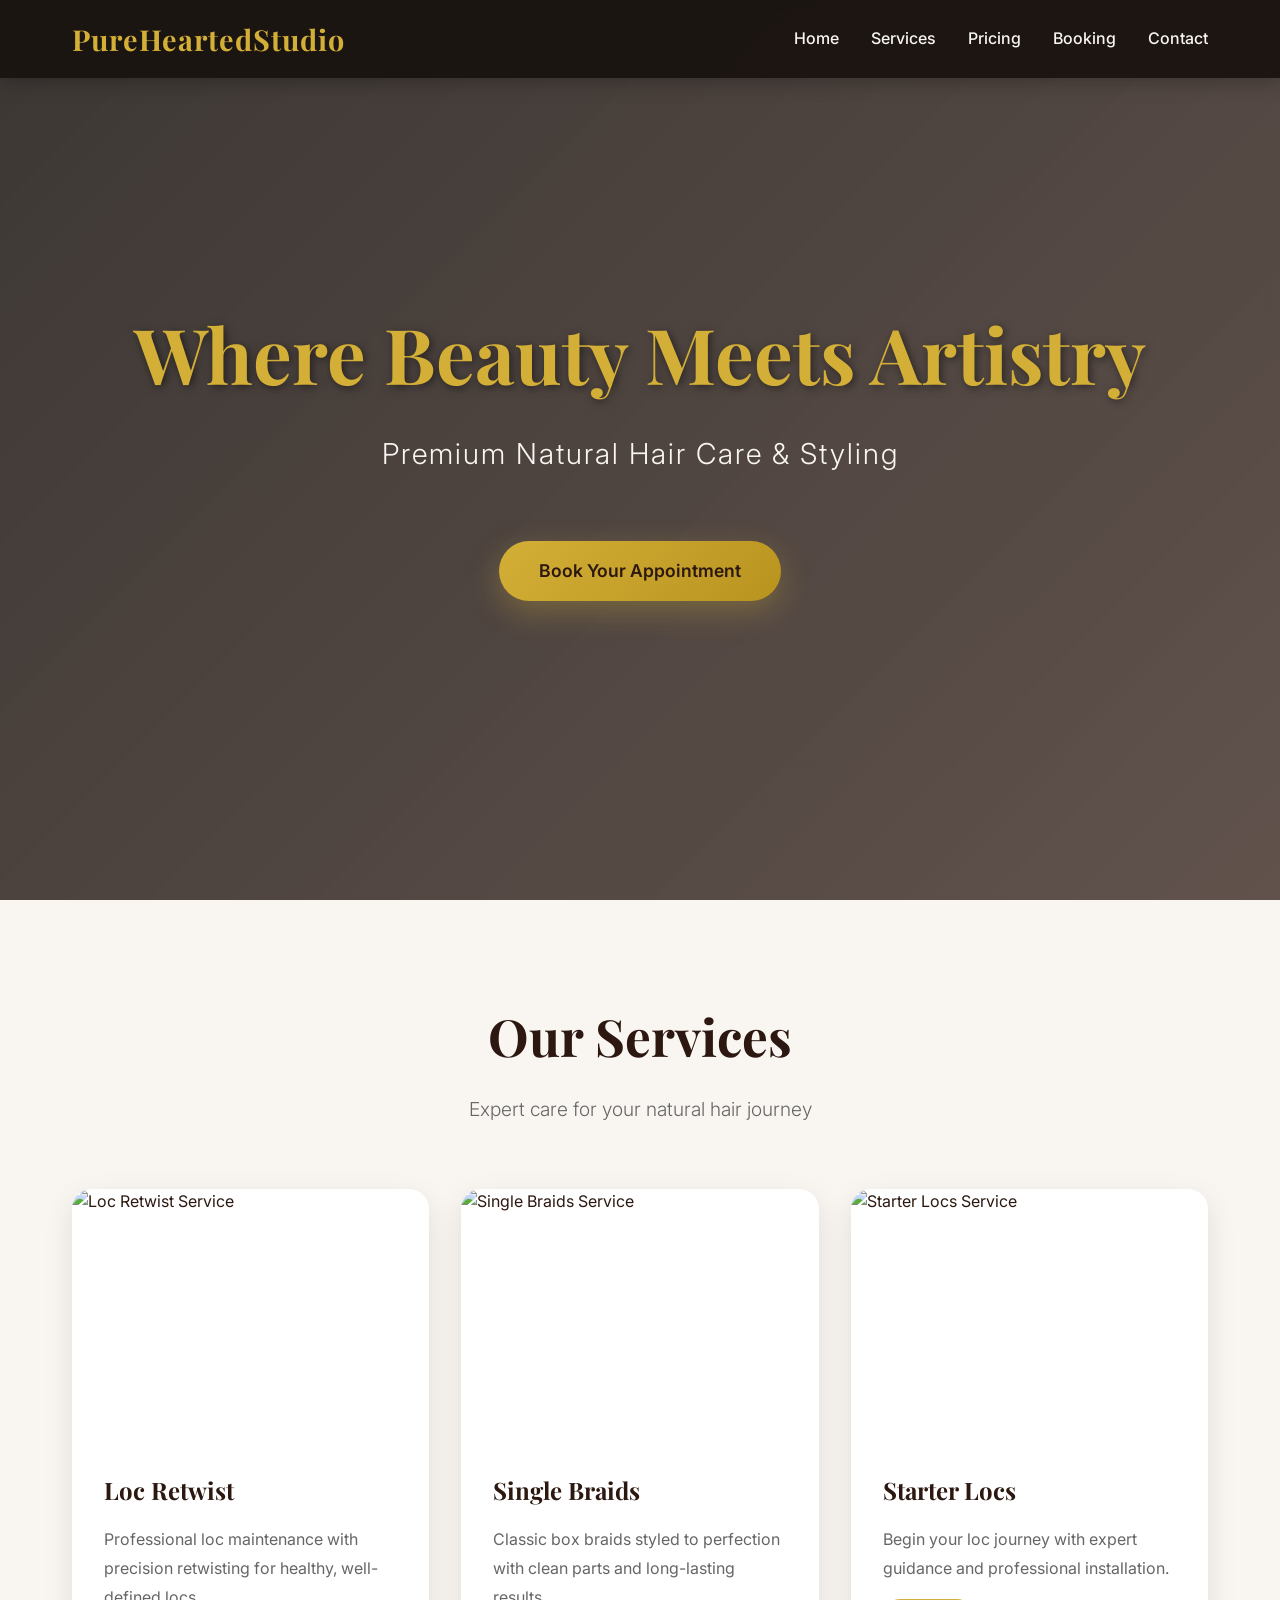
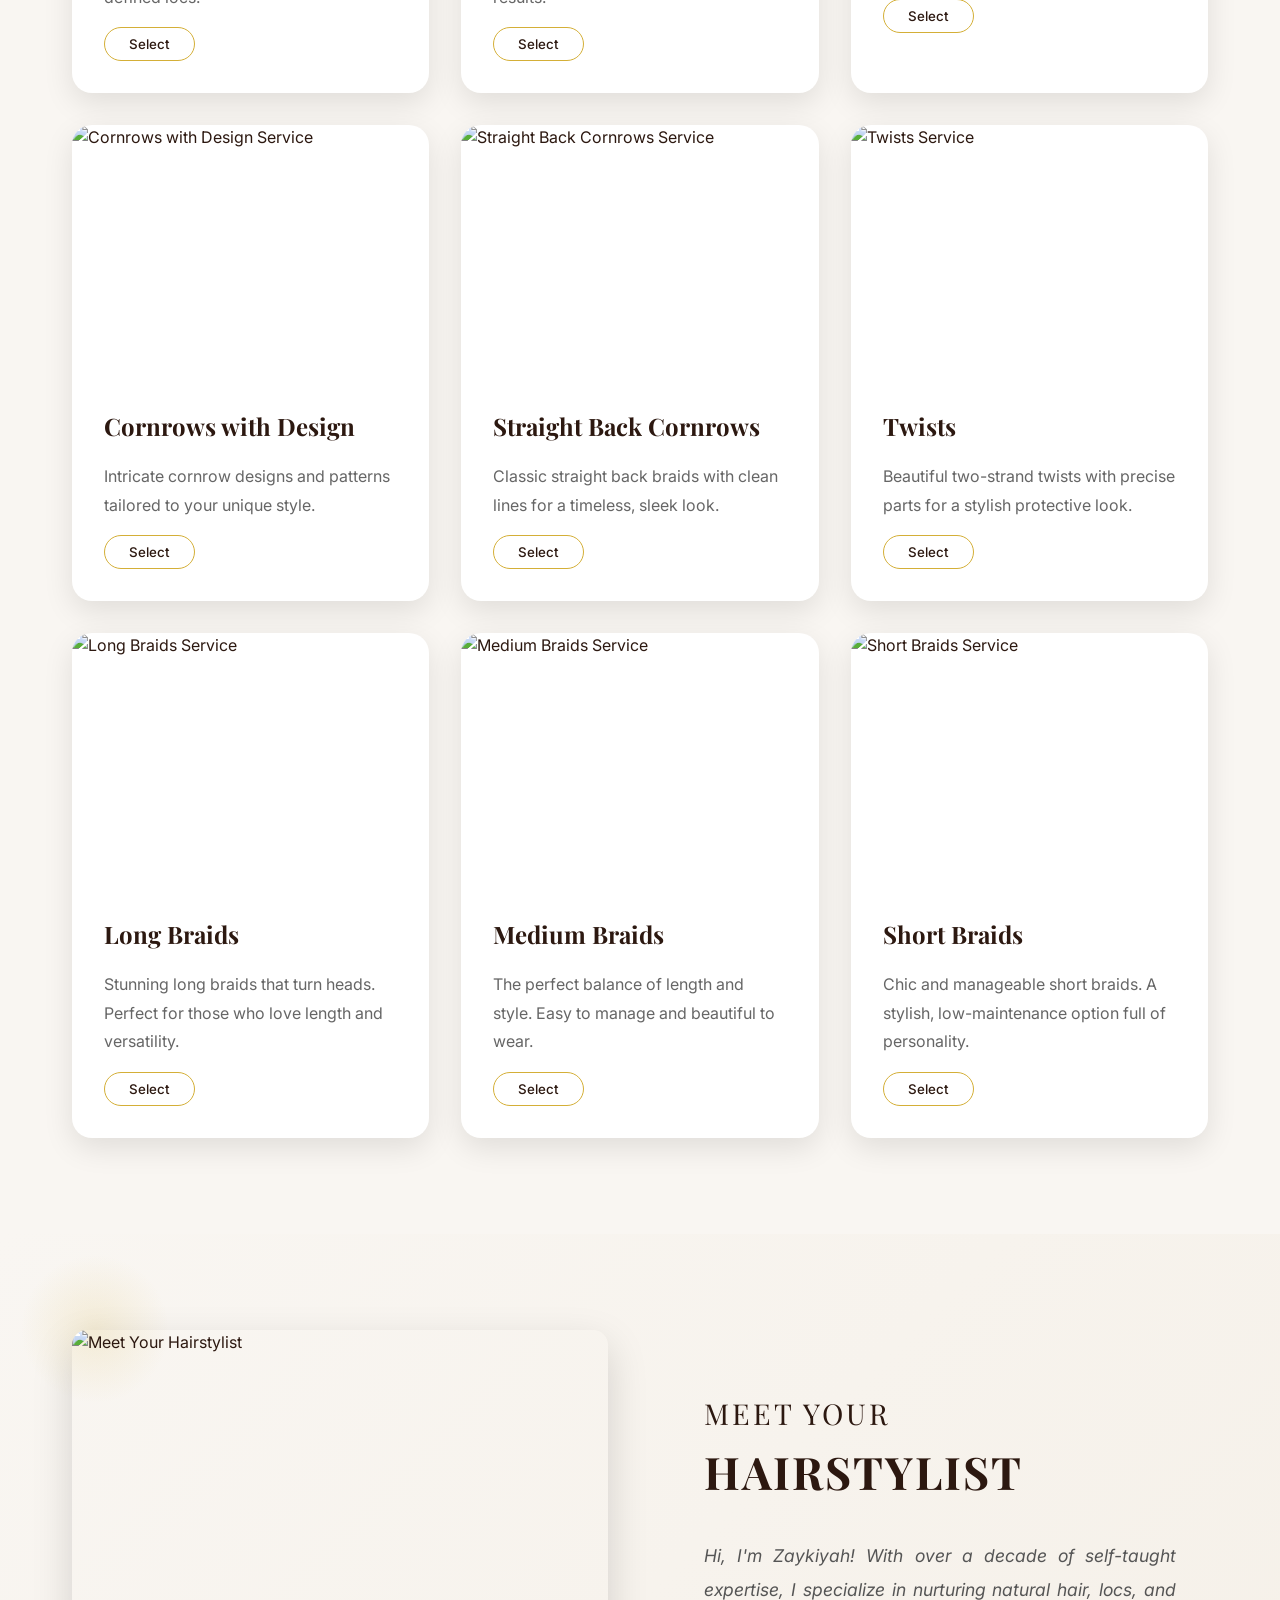
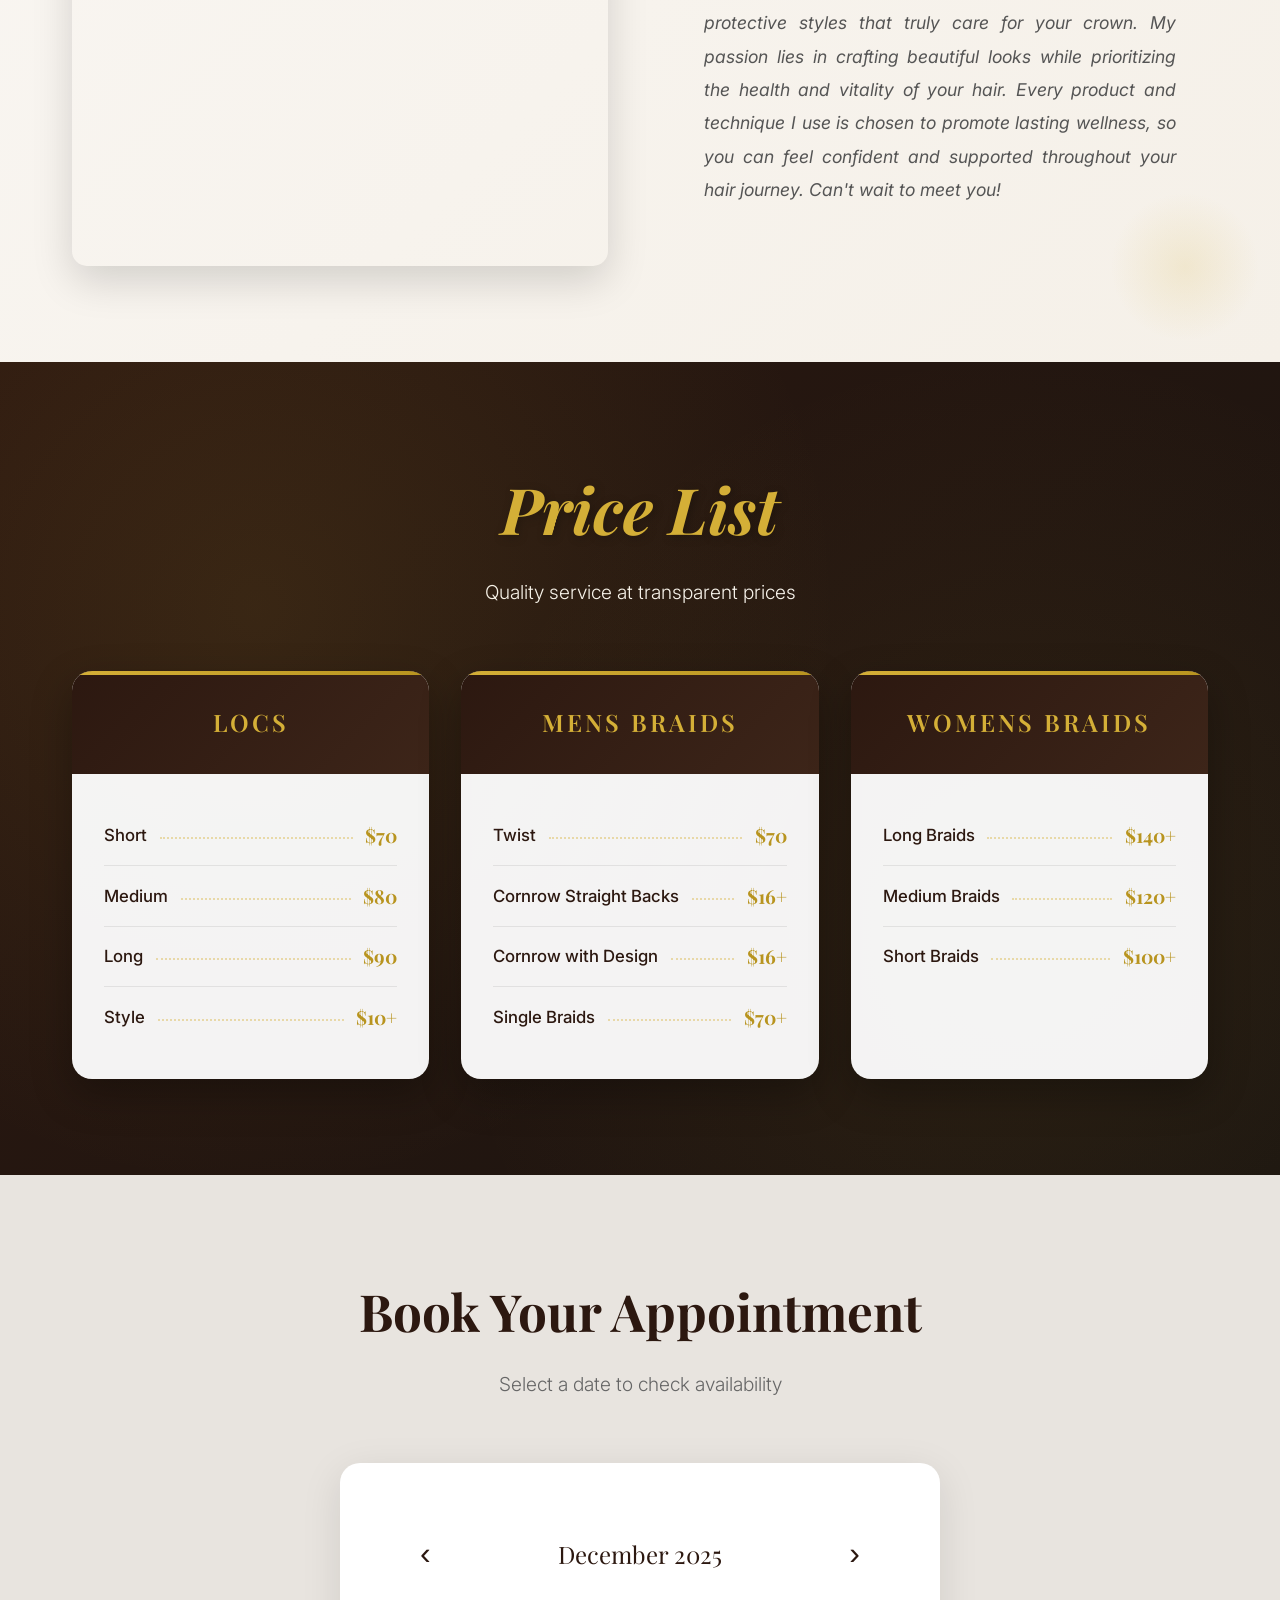
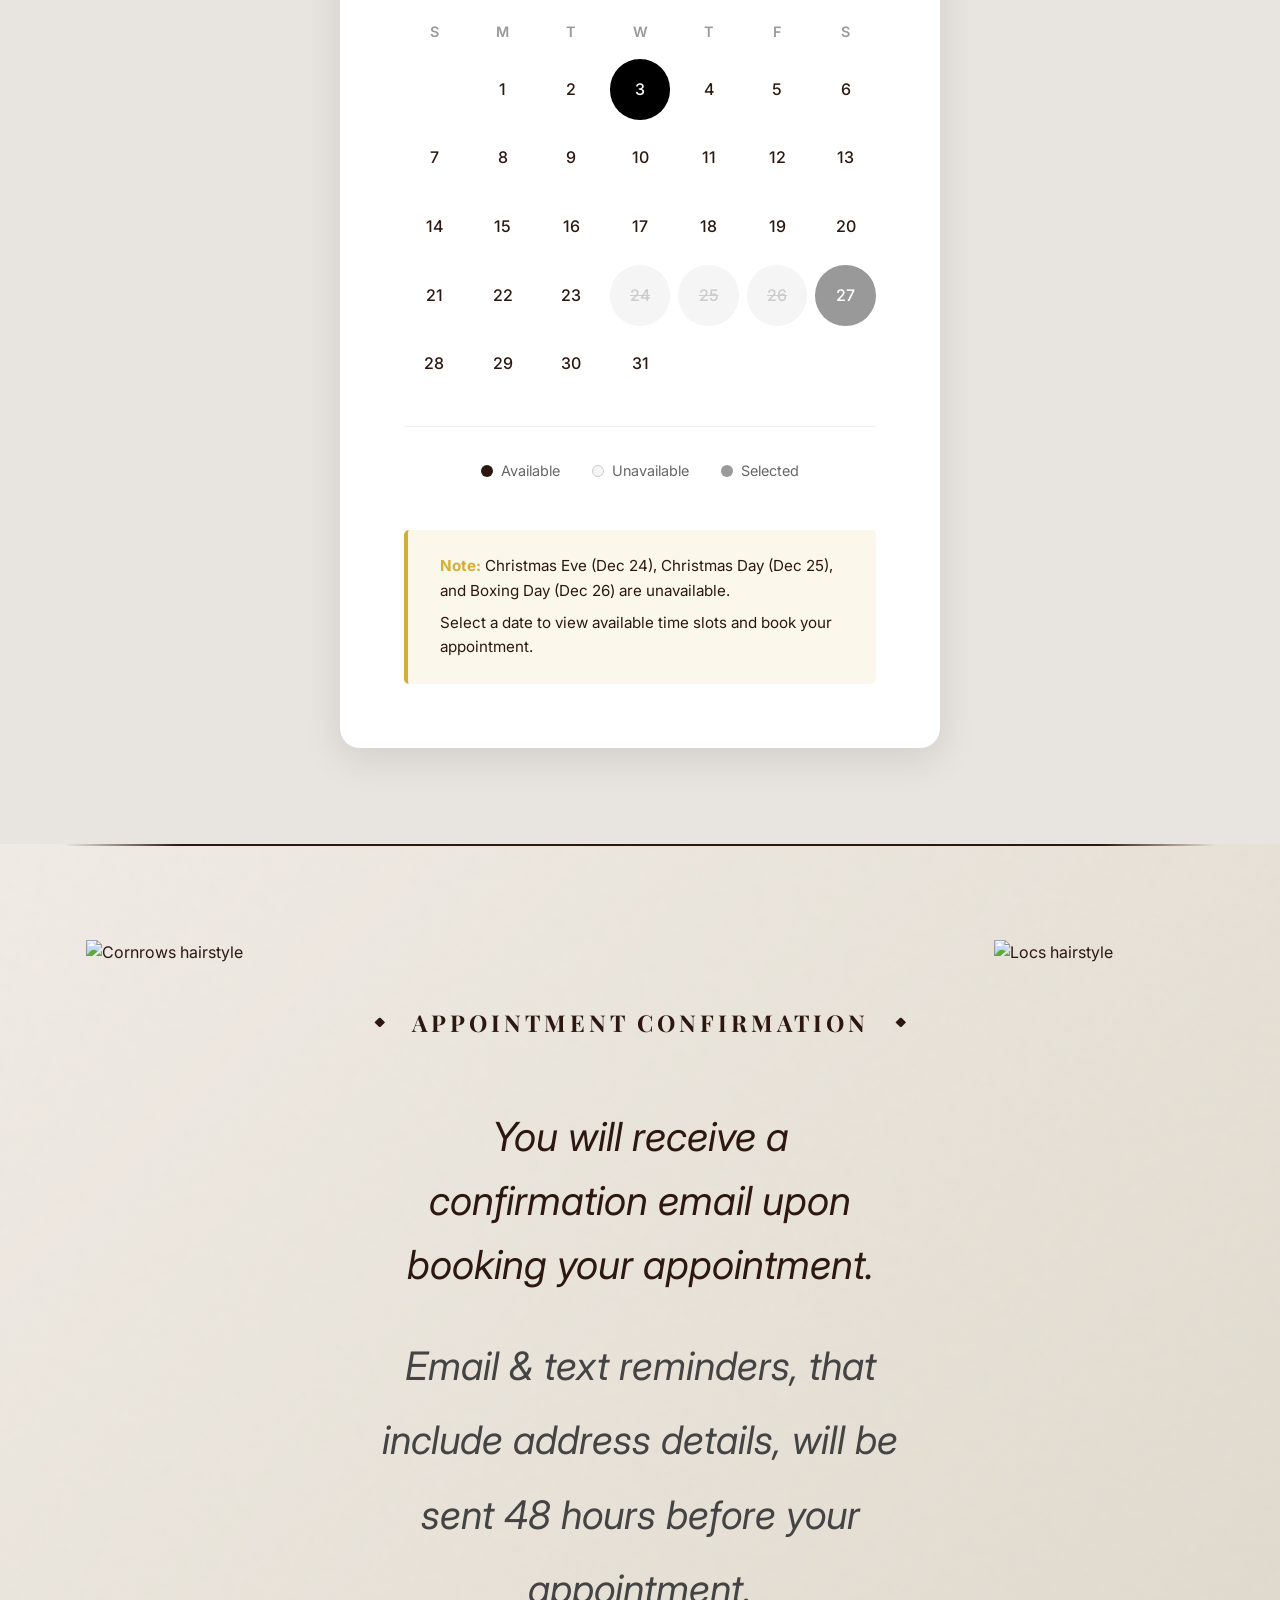
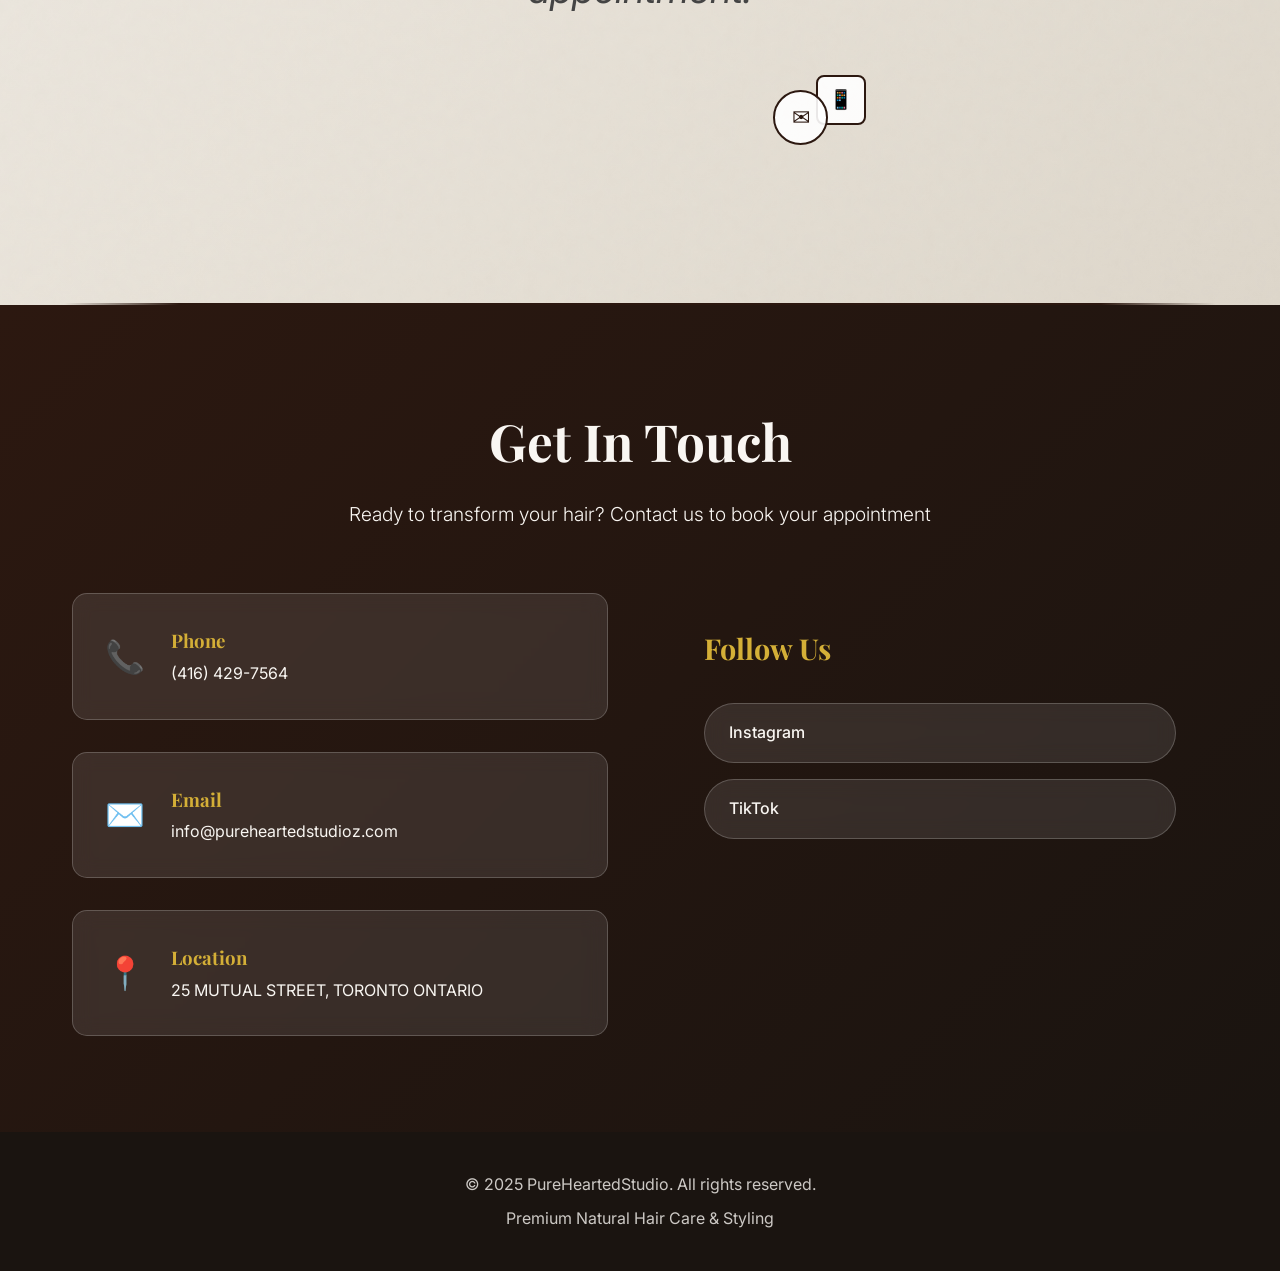
==== commit aa2093ad: "Revert to original text-based branding" ====
--- a/index.html
+++ b/index.html
@@ -28,7 +28,7 @@
     <nav class="navbar">
         <div class="container">
             <div class="nav-brand">
-                <img src="logo_icon.png" alt="PureHearted Studioz" class="nav-logo-icon">
+                <h1>PureHeartedStudio</h1>
             </div>
             <ul class="nav-menu">
                 <li><a href="#home" class="nav-link">Home</a></li>
--- a/style.css
+++ b/style.css
@@ -92,19 +92,12 @@
     align-items: center;
 }
 
-.nav-logo-icon {
-    height: 80px;
-    width: auto;
-    display: block;
-    object-fit: cover;
-    object-position: center top;
-    /* Crop to show only the circular icon, hiding the text below */
-    clip-path: inset(0 0 35% 0);
-    transition: var(--transition-medium);
-}
-
-.nav-logo-icon:hover {
-    transform: scale(1.05);
+.nav-brand h1 {
+    font-family: var(--font-heading);
+    color: var(--primary-color);
+    font-size: 1.8rem;
+    font-weight: 700;
+    letter-spacing: 1px;
 }
 
 .nav-menu {
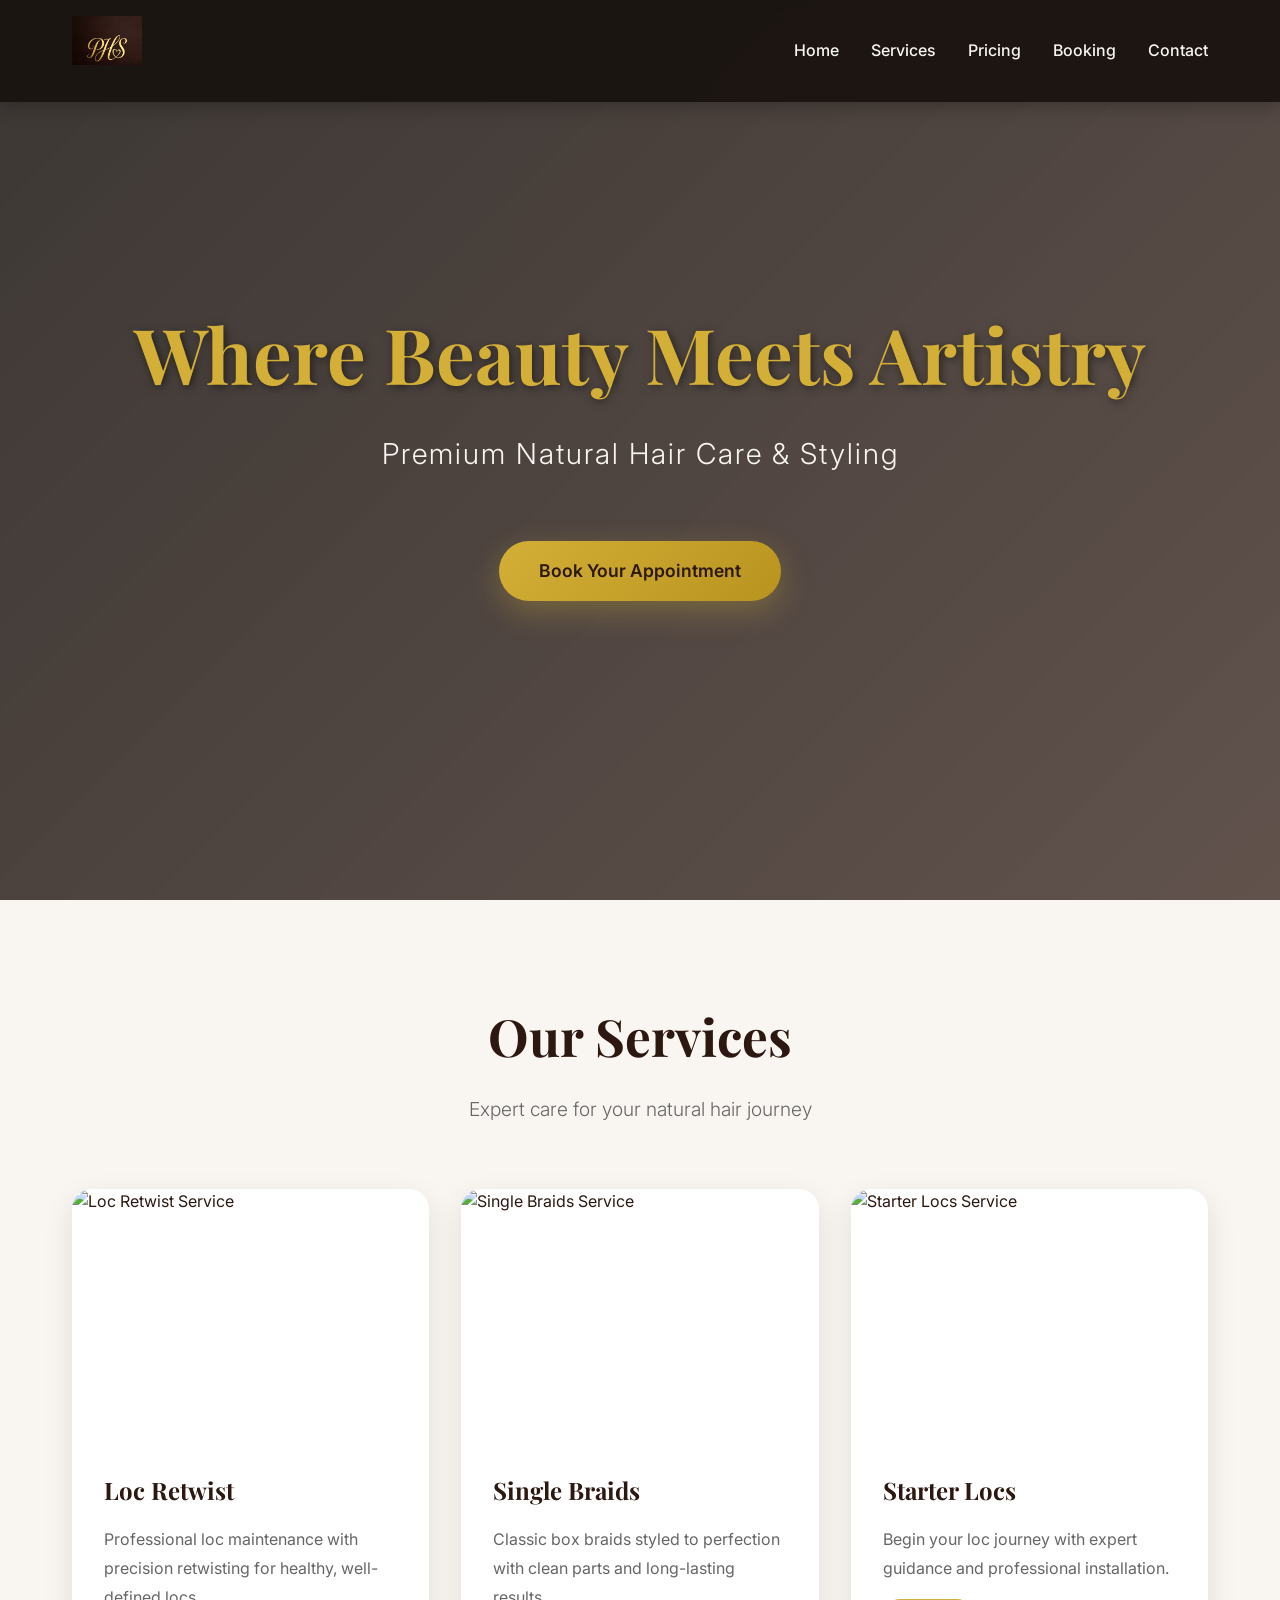
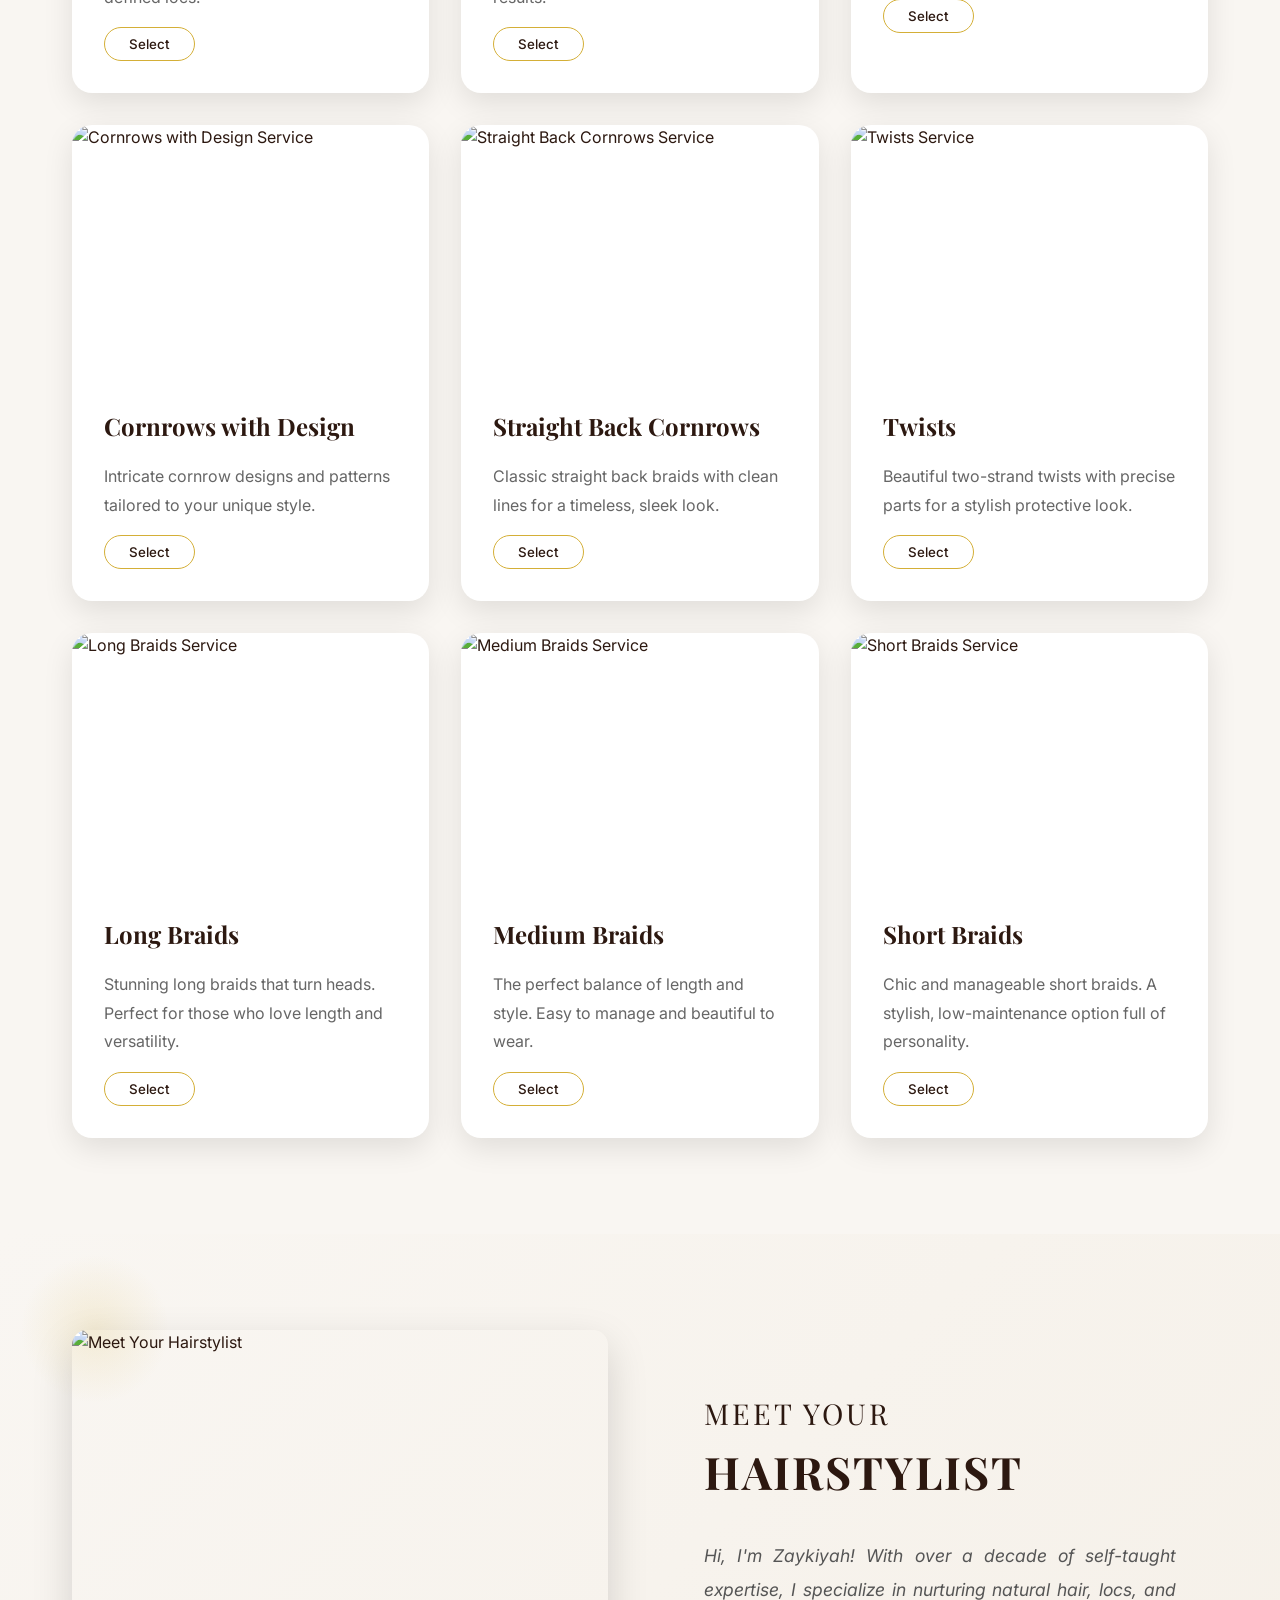
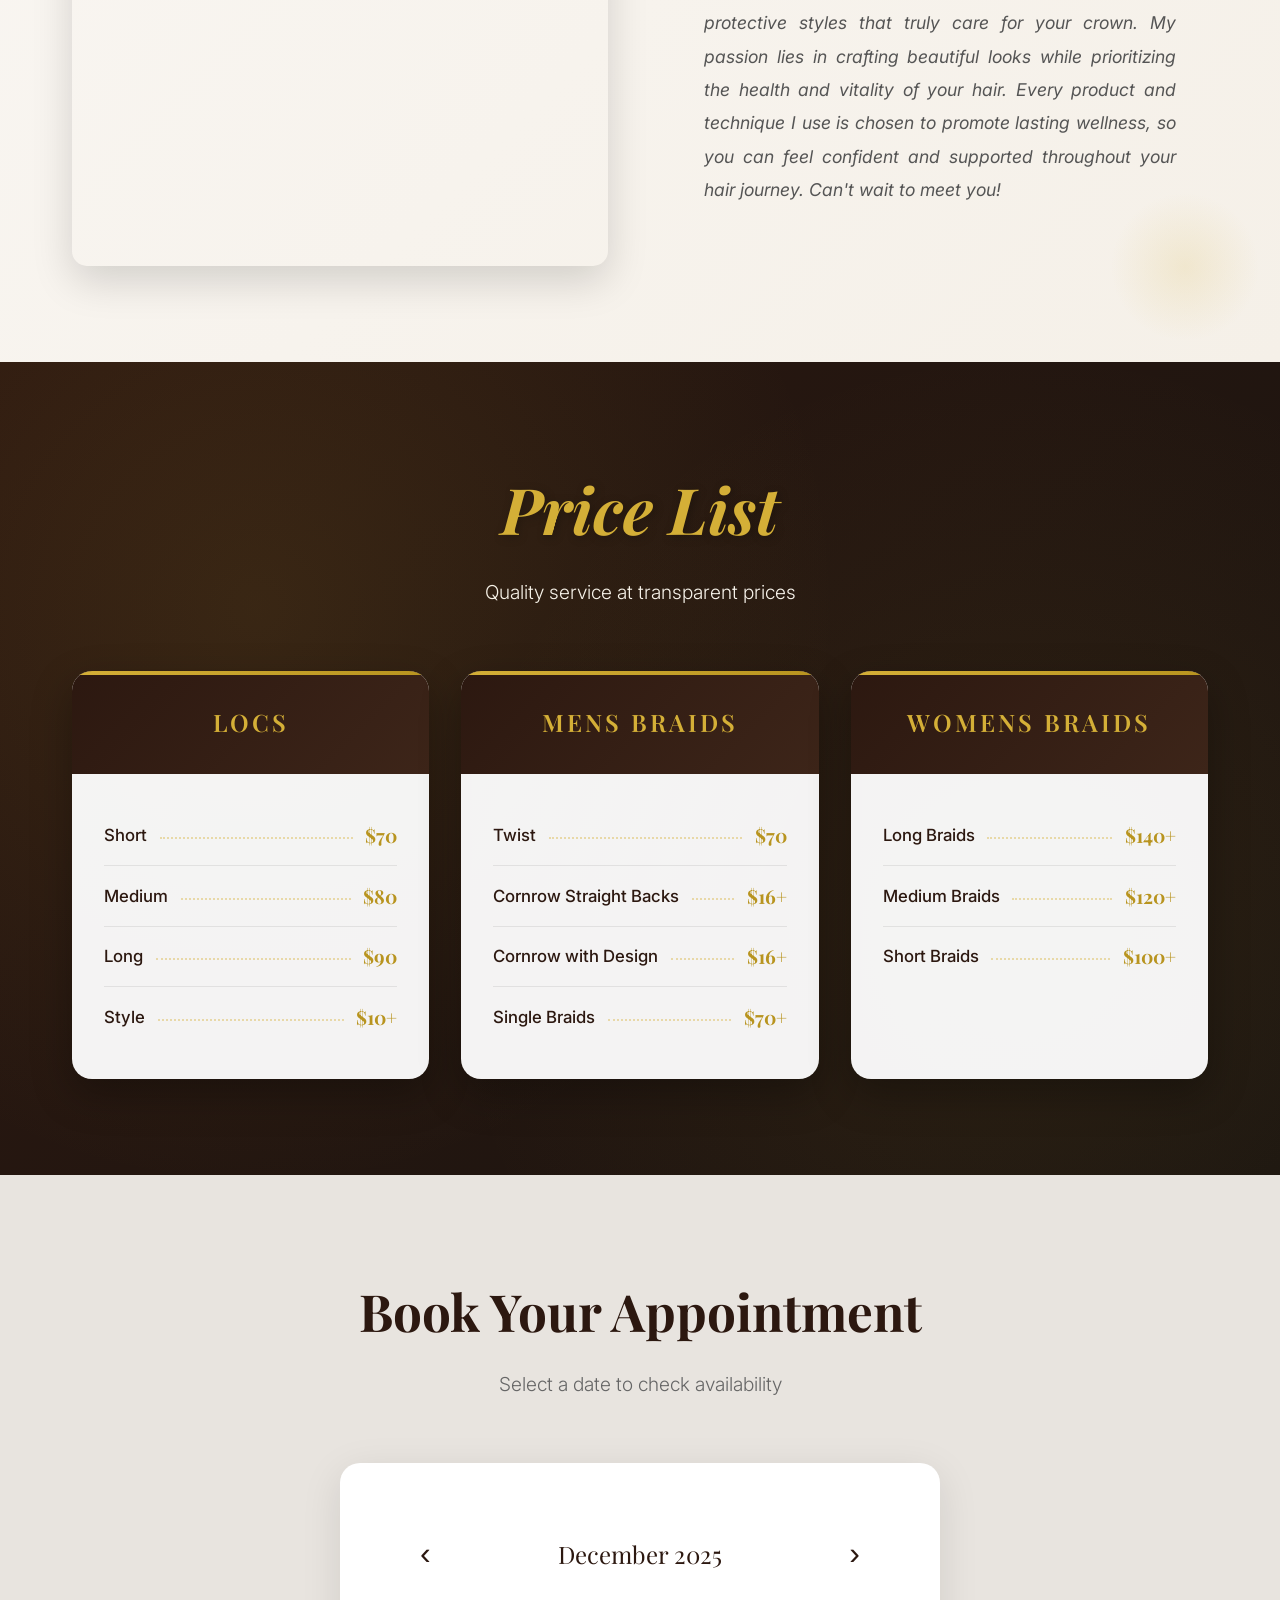
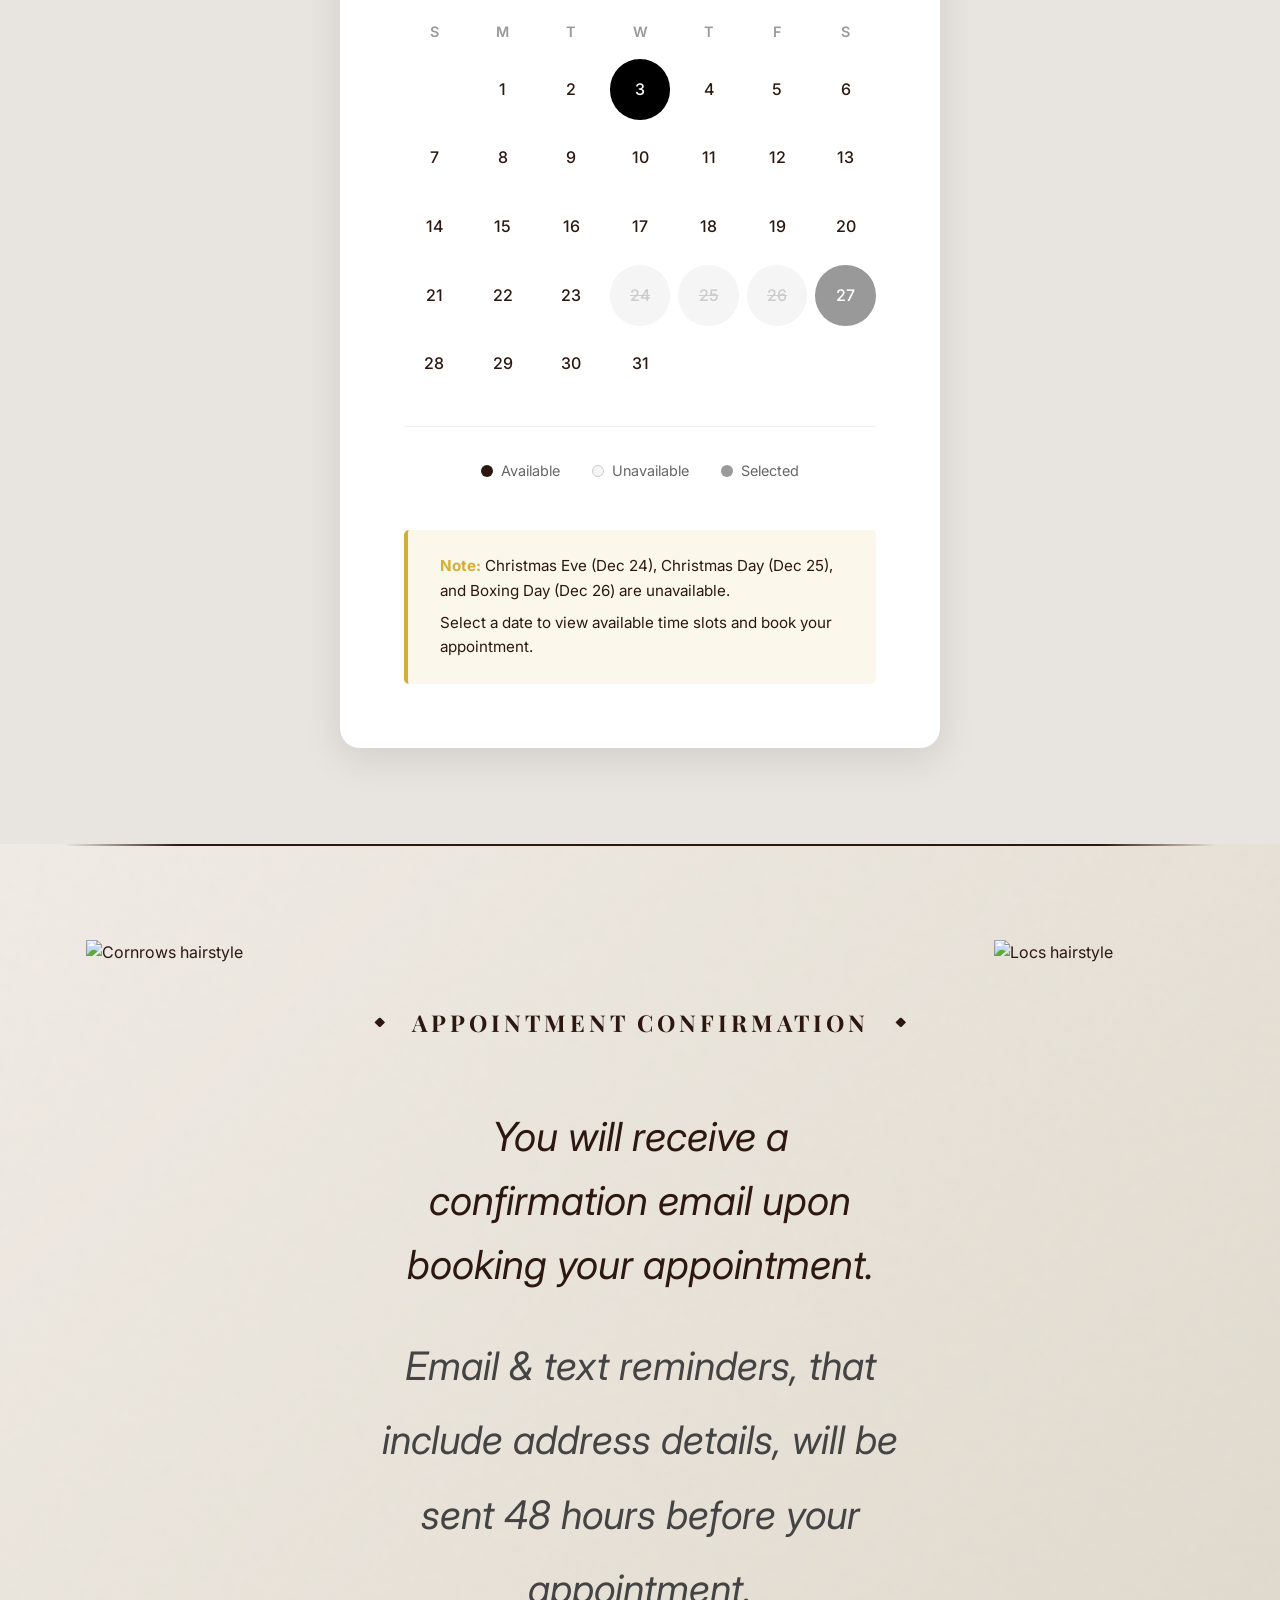
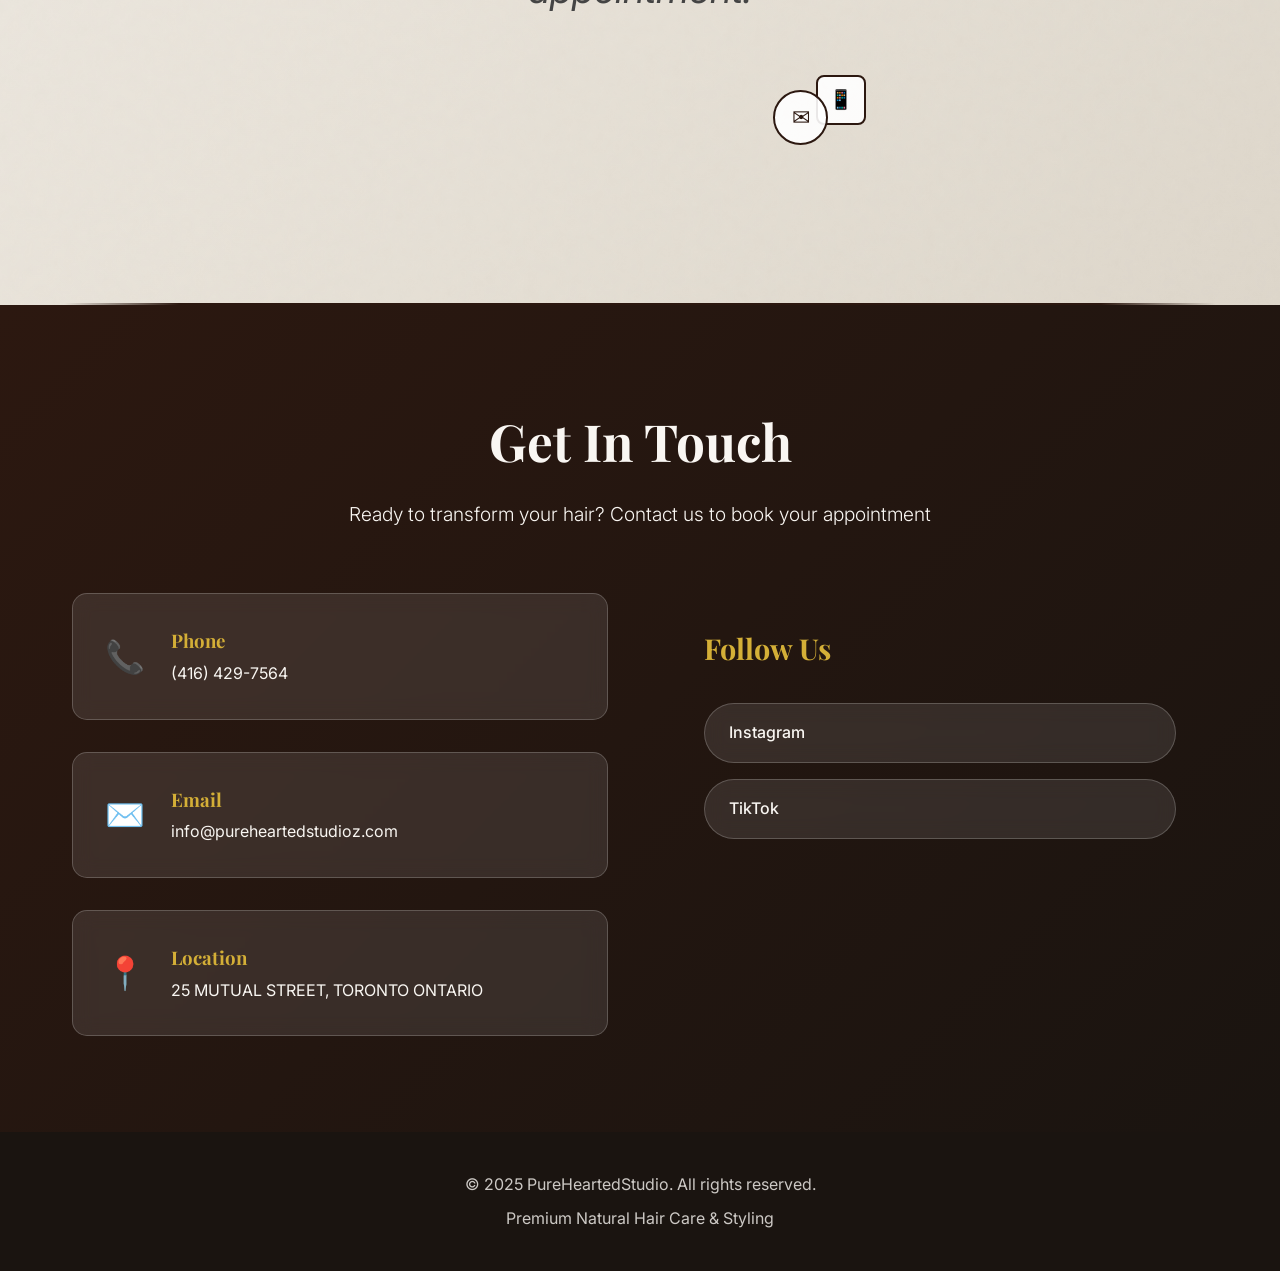
==== commit ef3a802c: "Add PHS monogram logo to navigation" ====
--- a/index.html
+++ b/index.html
@@ -28,7 +28,7 @@
     <nav class="navbar">
         <div class="container">
             <div class="nav-brand">
-                <h1>PureHeartedStudio</h1>
+                <img src="assets/images/logo_v2.png" alt="PureHearted Studioz" class="nav-logo-phs">
             </div>
             <ul class="nav-menu">
                 <li><a href="#home" class="nav-link">Home</a></li>
--- a/style.css
+++ b/style.css
@@ -92,12 +92,21 @@
     align-items: center;
 }
 
-.nav-brand h1 {
-    font-family: var(--font-heading);
-    color: var(--primary-color);
-    font-size: 1.8rem;
-    font-weight: 700;
-    letter-spacing: 1px;
+.nav-logo-phs {
+    height: 70px;
+    width: auto;
+    display: block;
+    object-fit: cover;
+    object-position: center 25%;
+    /* Crop to show only the PHS monogram, hiding the text below */
+    clip-path: inset(0 0 30% 0);
+    transition: var(--transition-medium);
+    filter: brightness(1.1);
+}
+
+.nav-logo-phs:hover {
+    transform: scale(1.08);
+    filter: brightness(1.2);
 }
 
 .nav-menu {
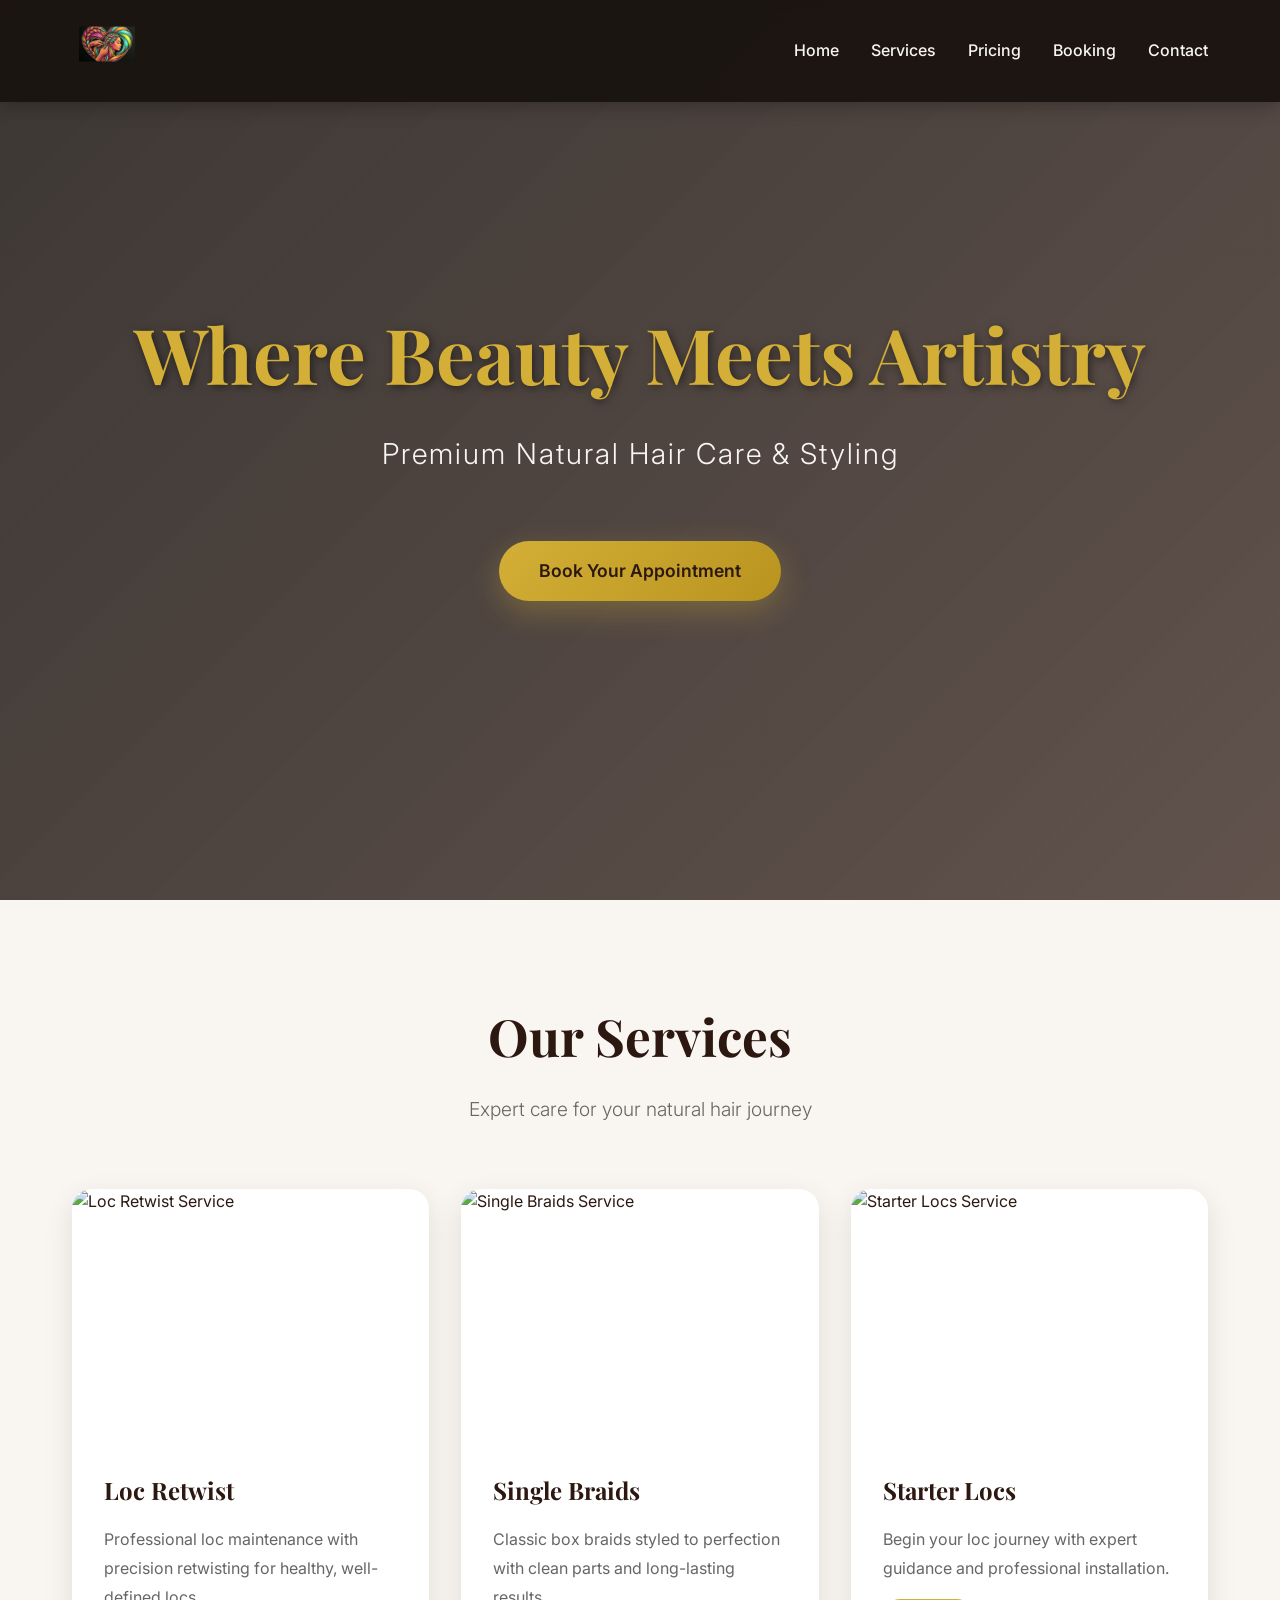
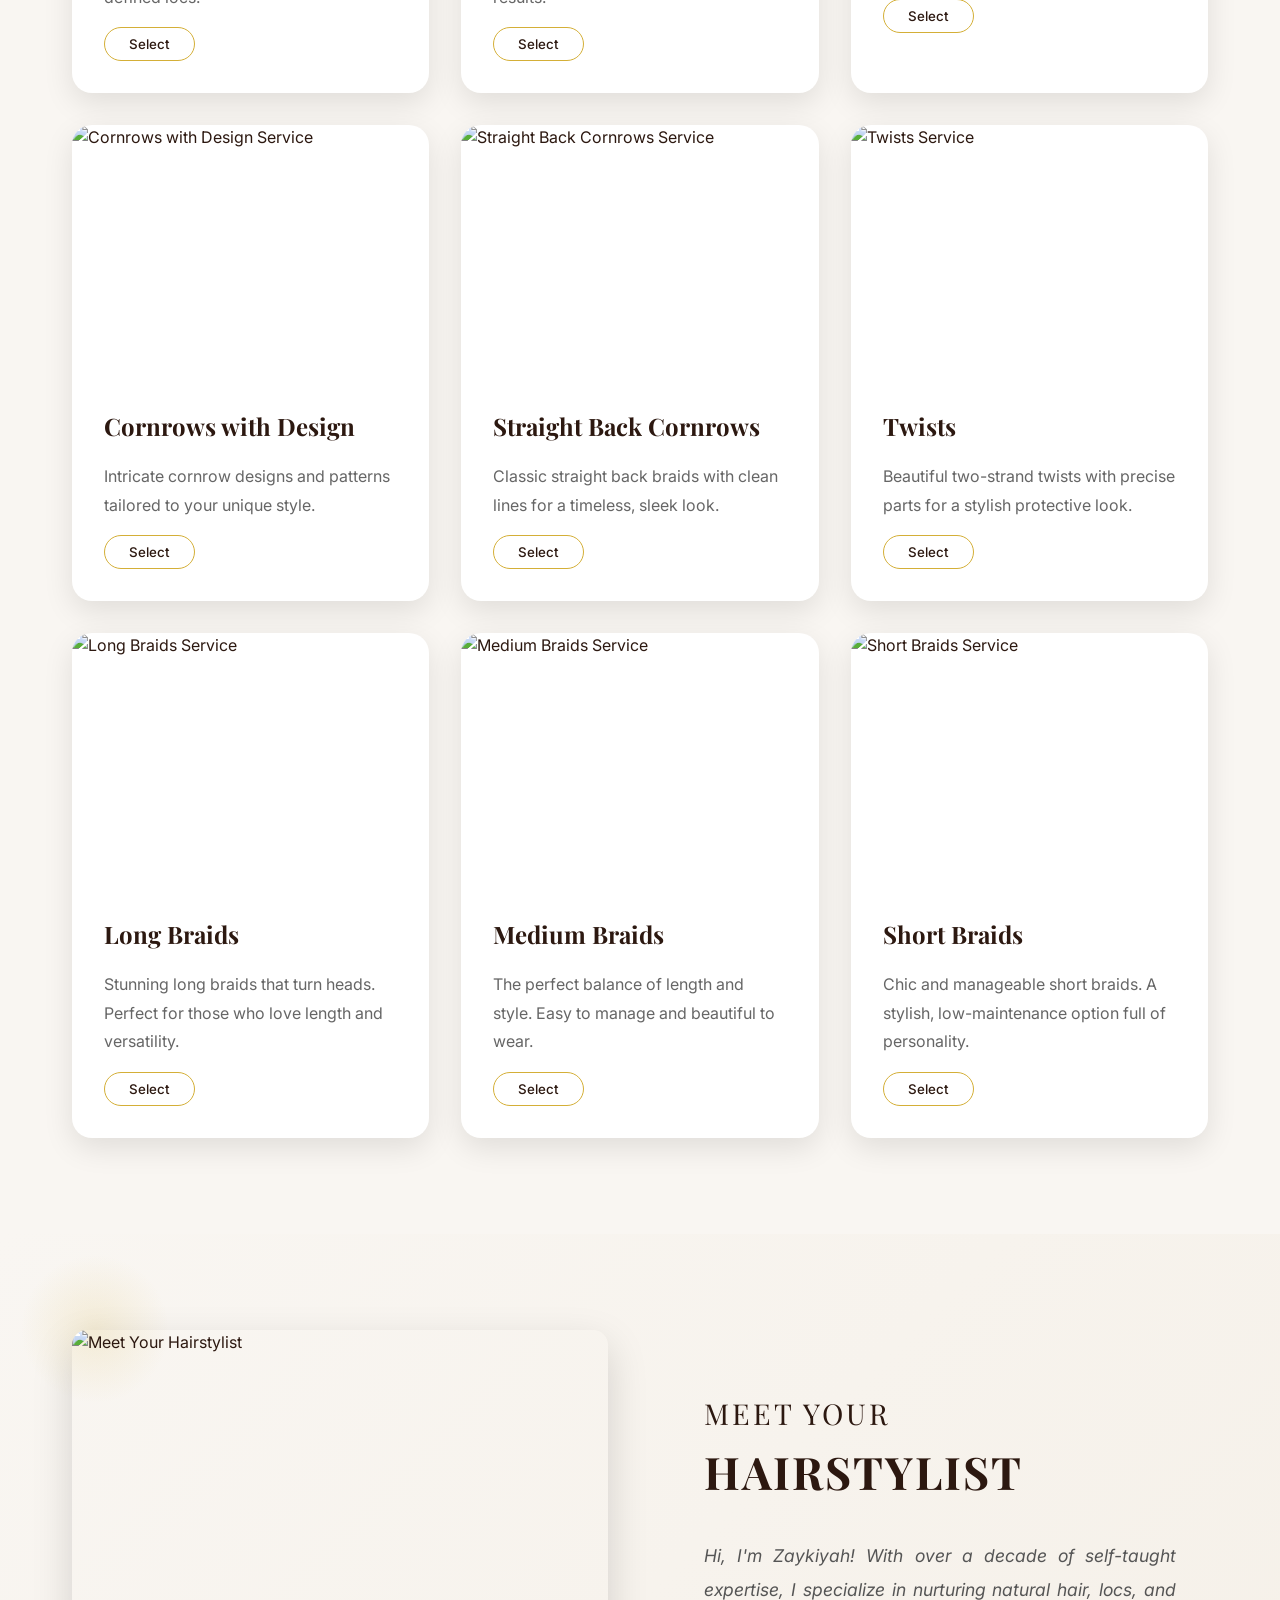
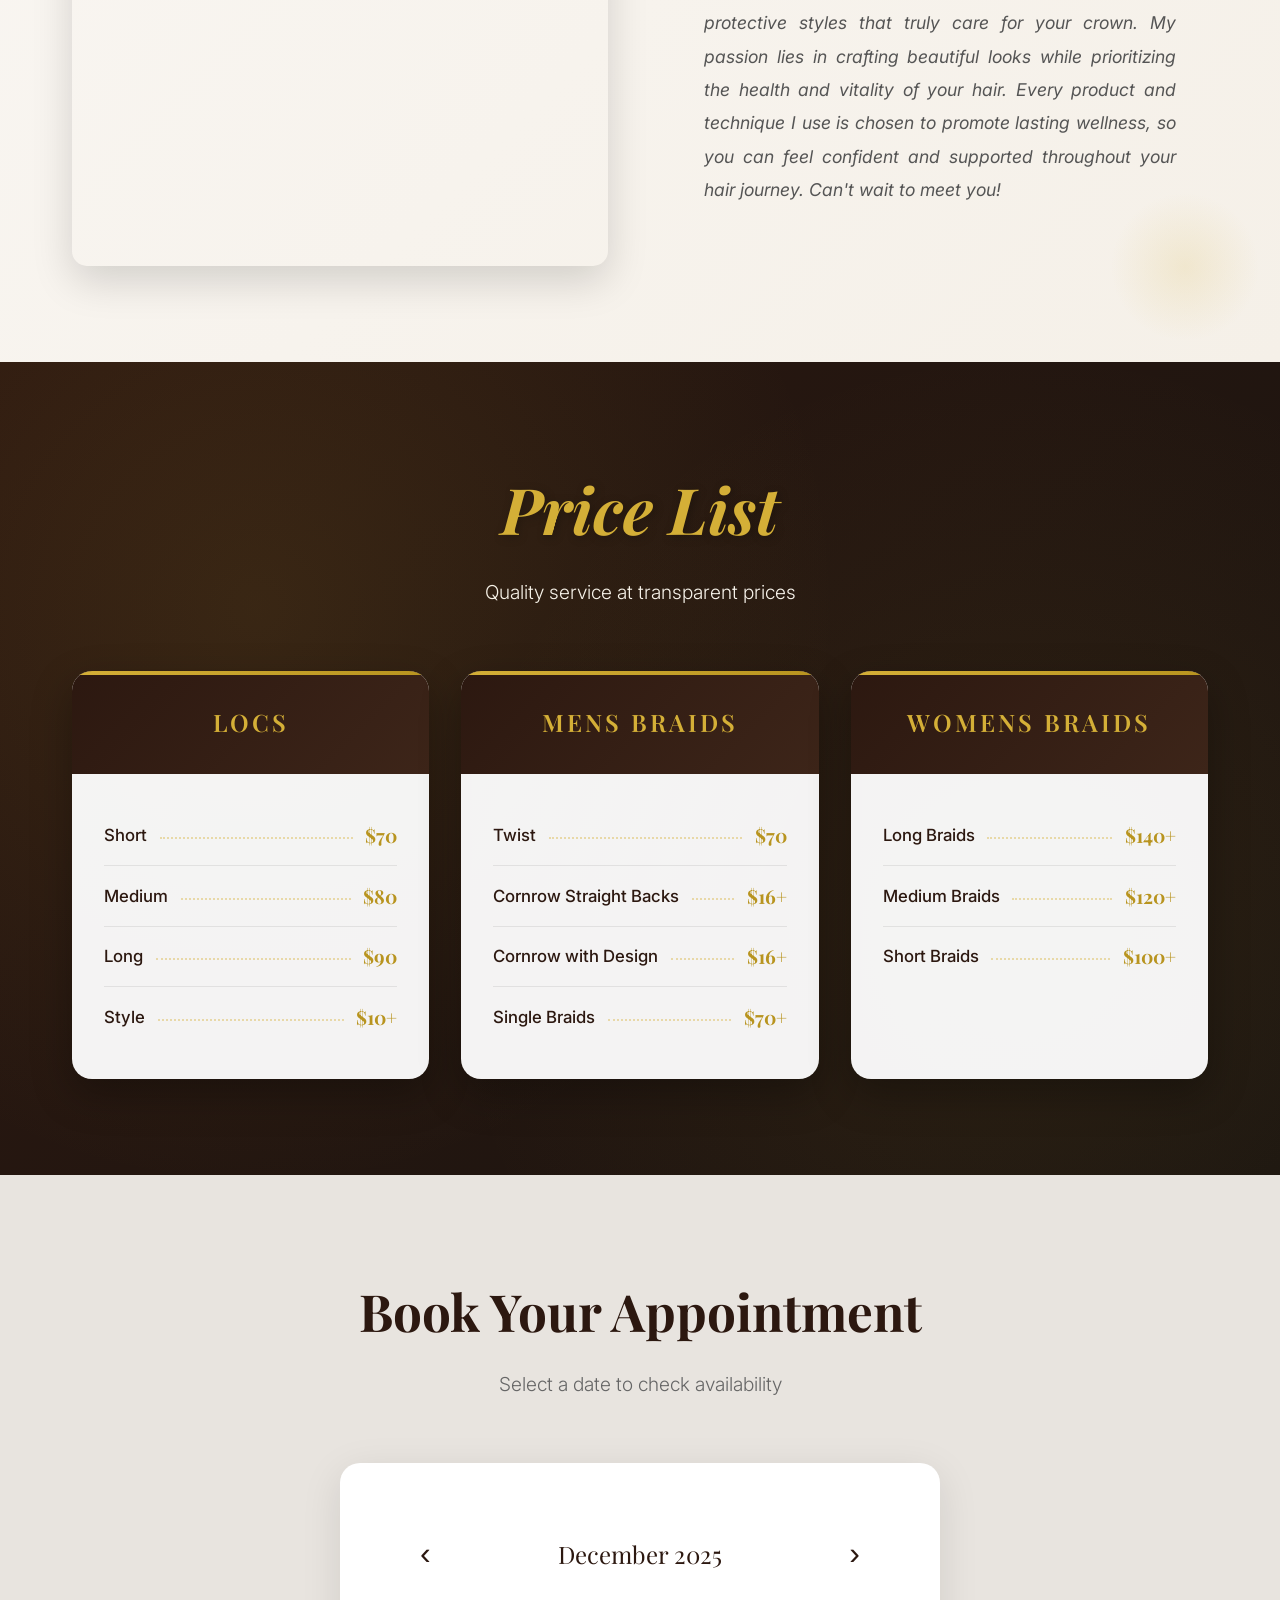
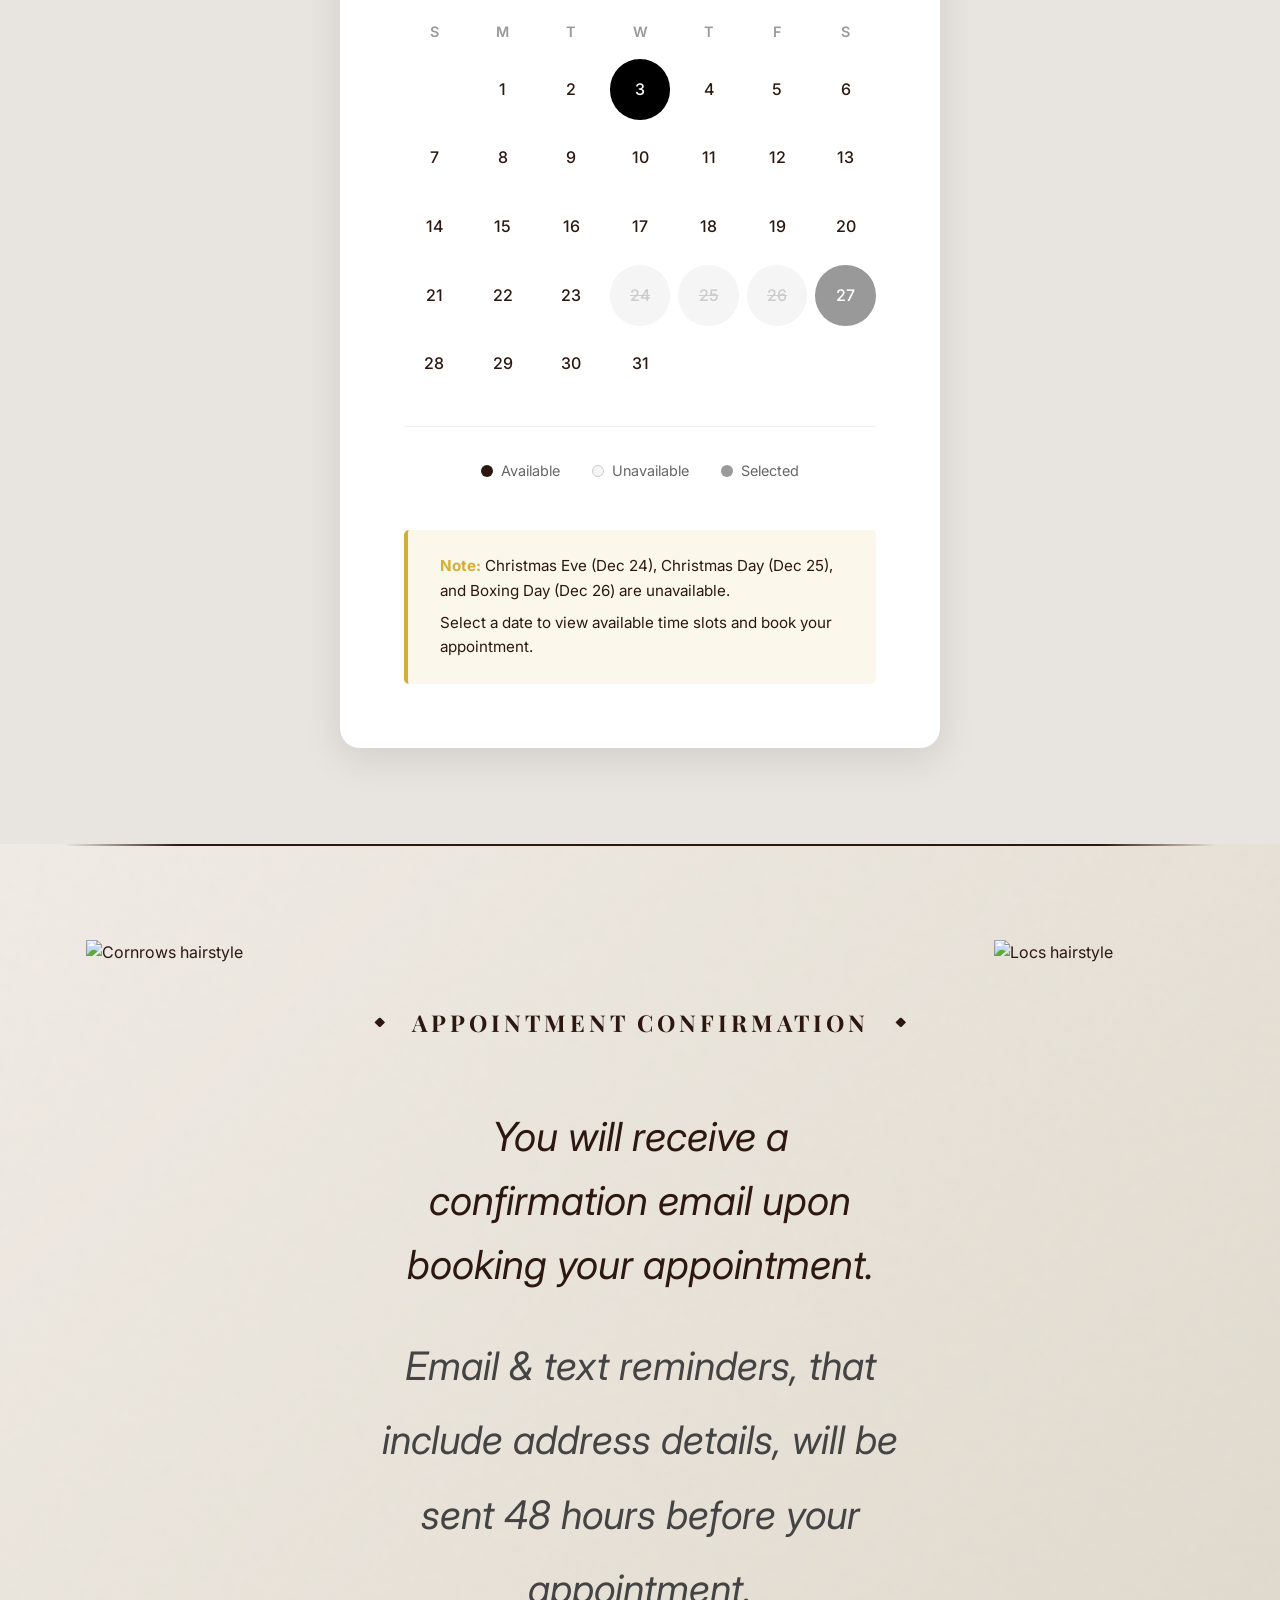
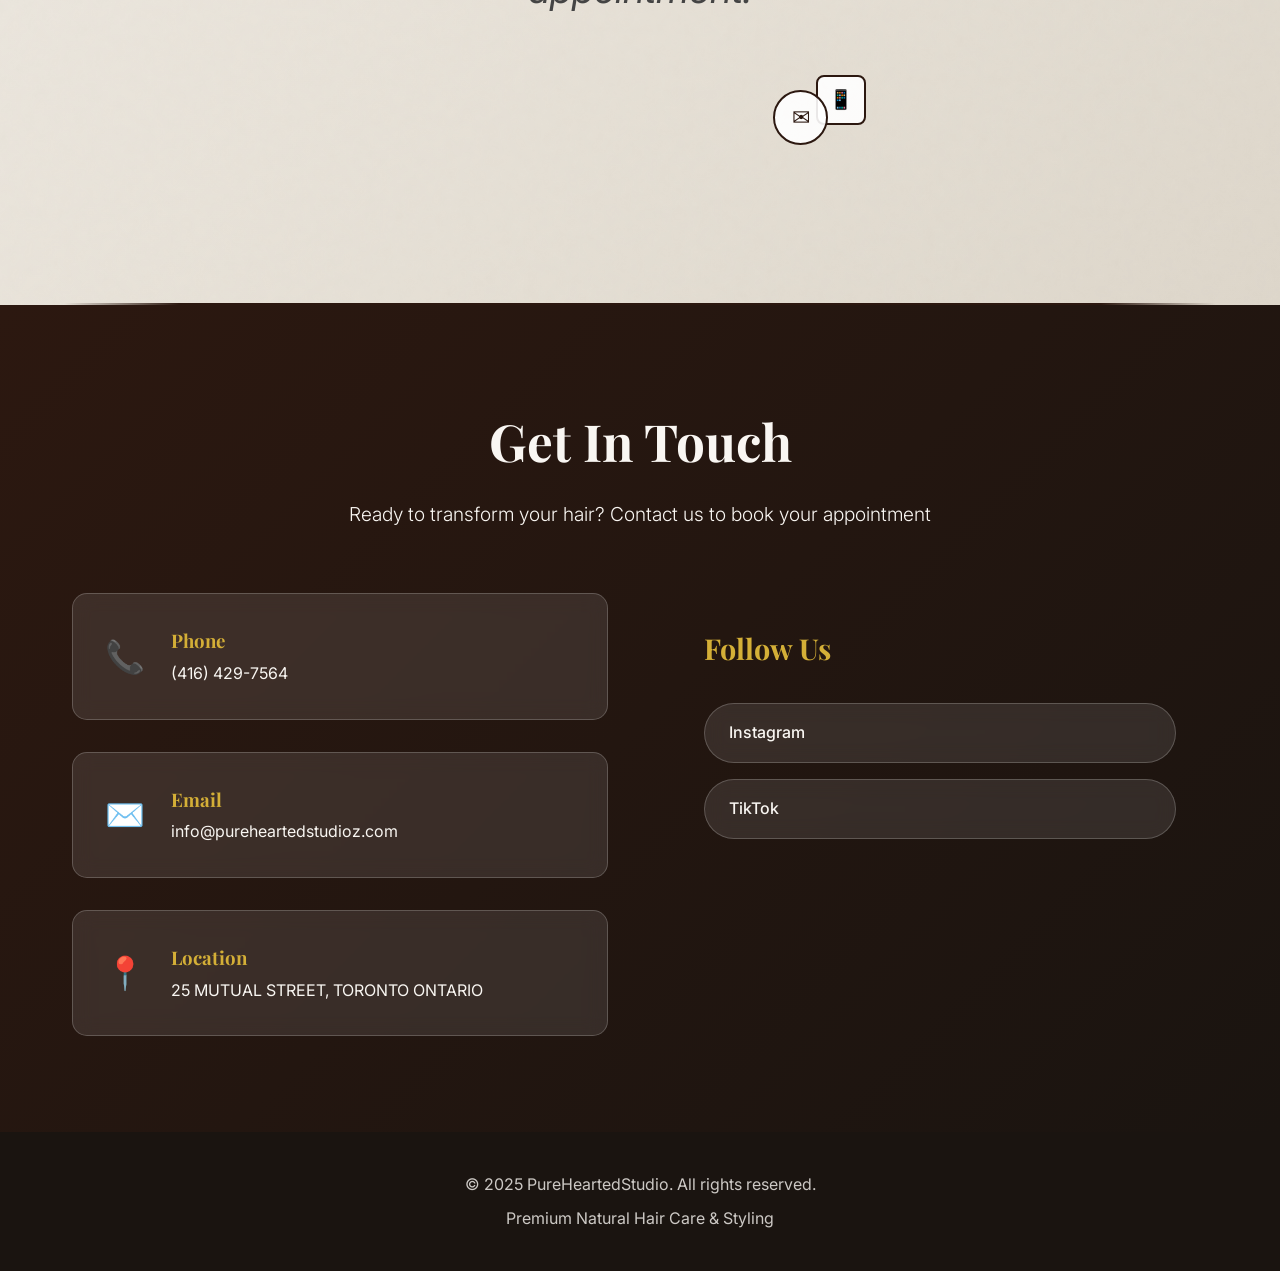
==== commit f7915be1: "Update logo to the new braids design" ====
--- a/index.html
+++ b/index.html
@@ -28,7 +28,8 @@
     <nav class="navbar">
         <div class="container">
             <div class="nav-brand">
-                <img src="assets/images/logo_v2.png" alt="PureHearted Studioz" class="nav-logo-phs">
+                <img src="assets/images/pureheartstudios_braids_logo.png" alt="PureHearted Studioz"
+                    class="nav-logo-phs">
             </div>
             <ul class="nav-menu">
                 <li><a href="#home" class="nav-link">Home</a></li>
--- a/style.css
+++ b/style.css
@@ -97,9 +97,9 @@
     width: auto;
     display: block;
     object-fit: cover;
-    object-position: center 25%;
-    /* Crop to show only the PHS monogram, hiding the text below */
-    clip-path: inset(0 0 30% 0);
+    object-position: center center;
+    /* Crop evenly to show centered PHS monogram */
+    clip-path: inset(15% 10% 35% 10%);
     transition: var(--transition-medium);
     filter: brightness(1.1);
 }
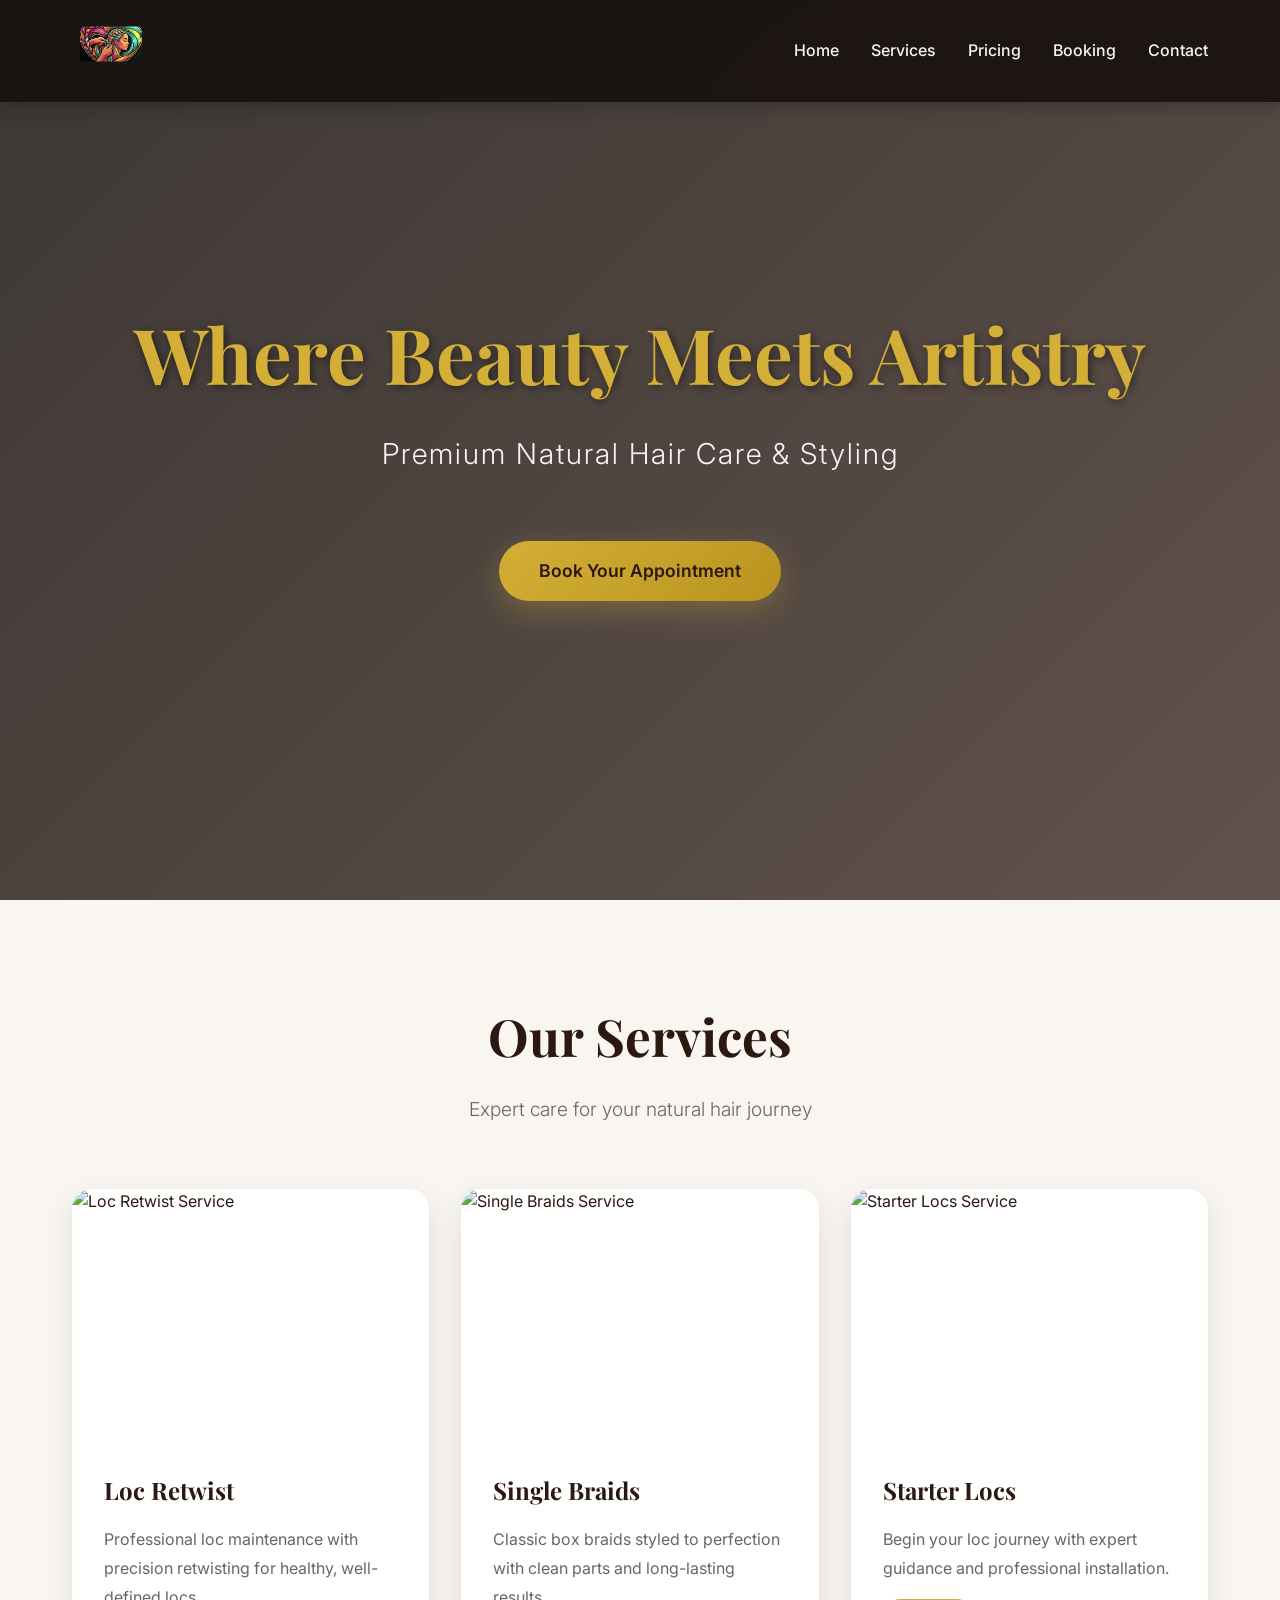
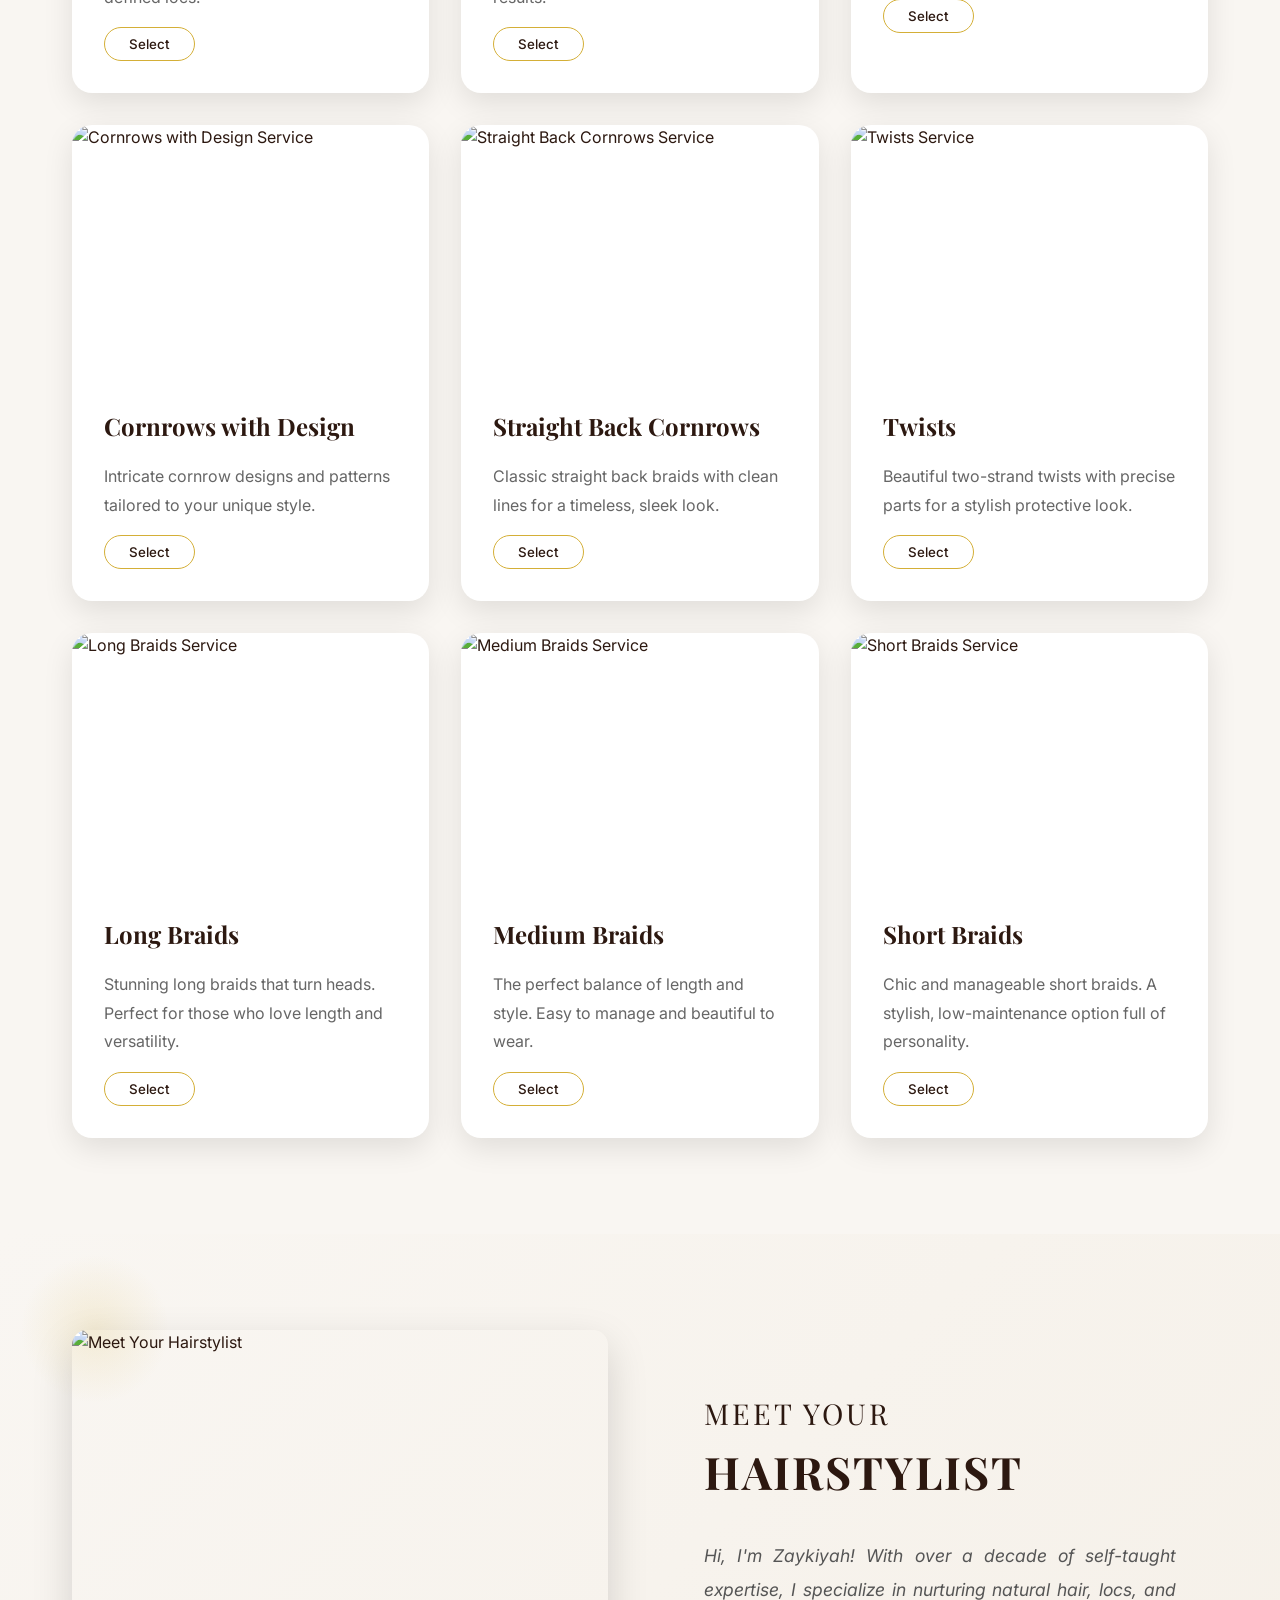
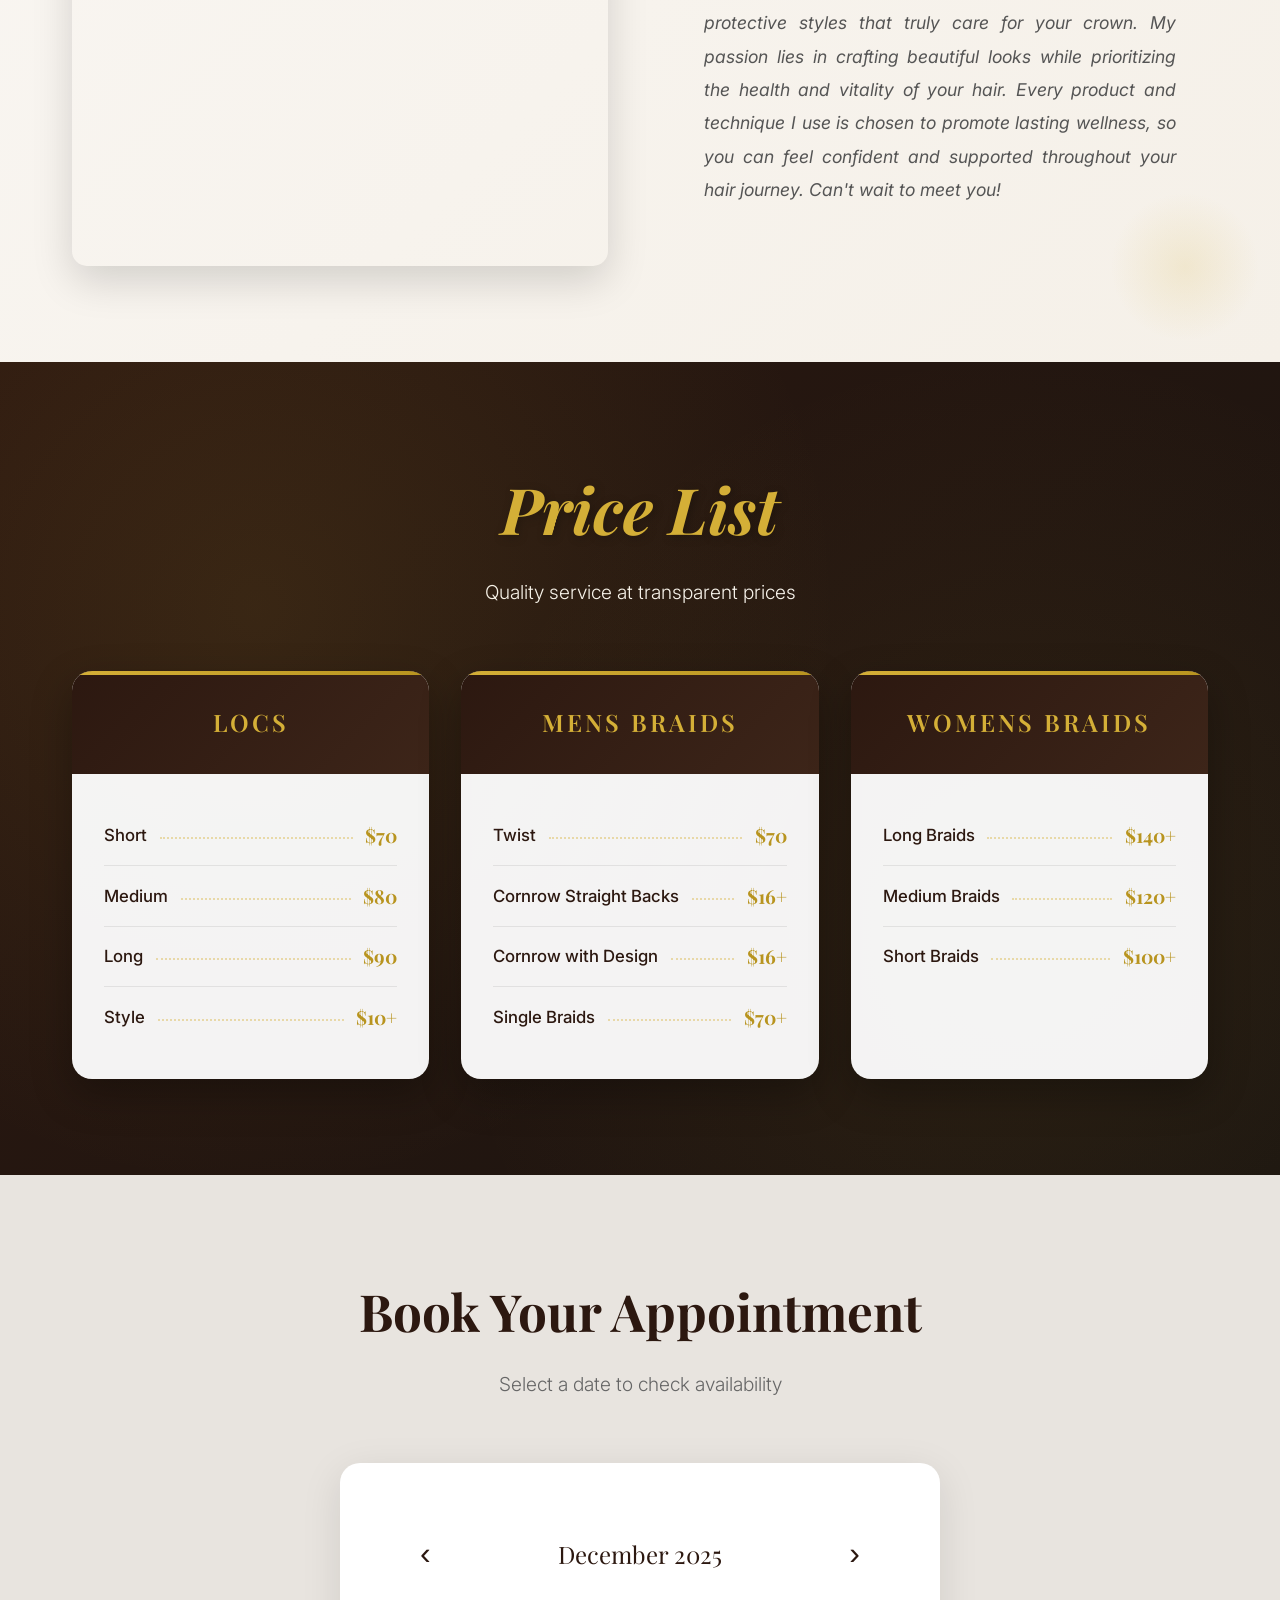
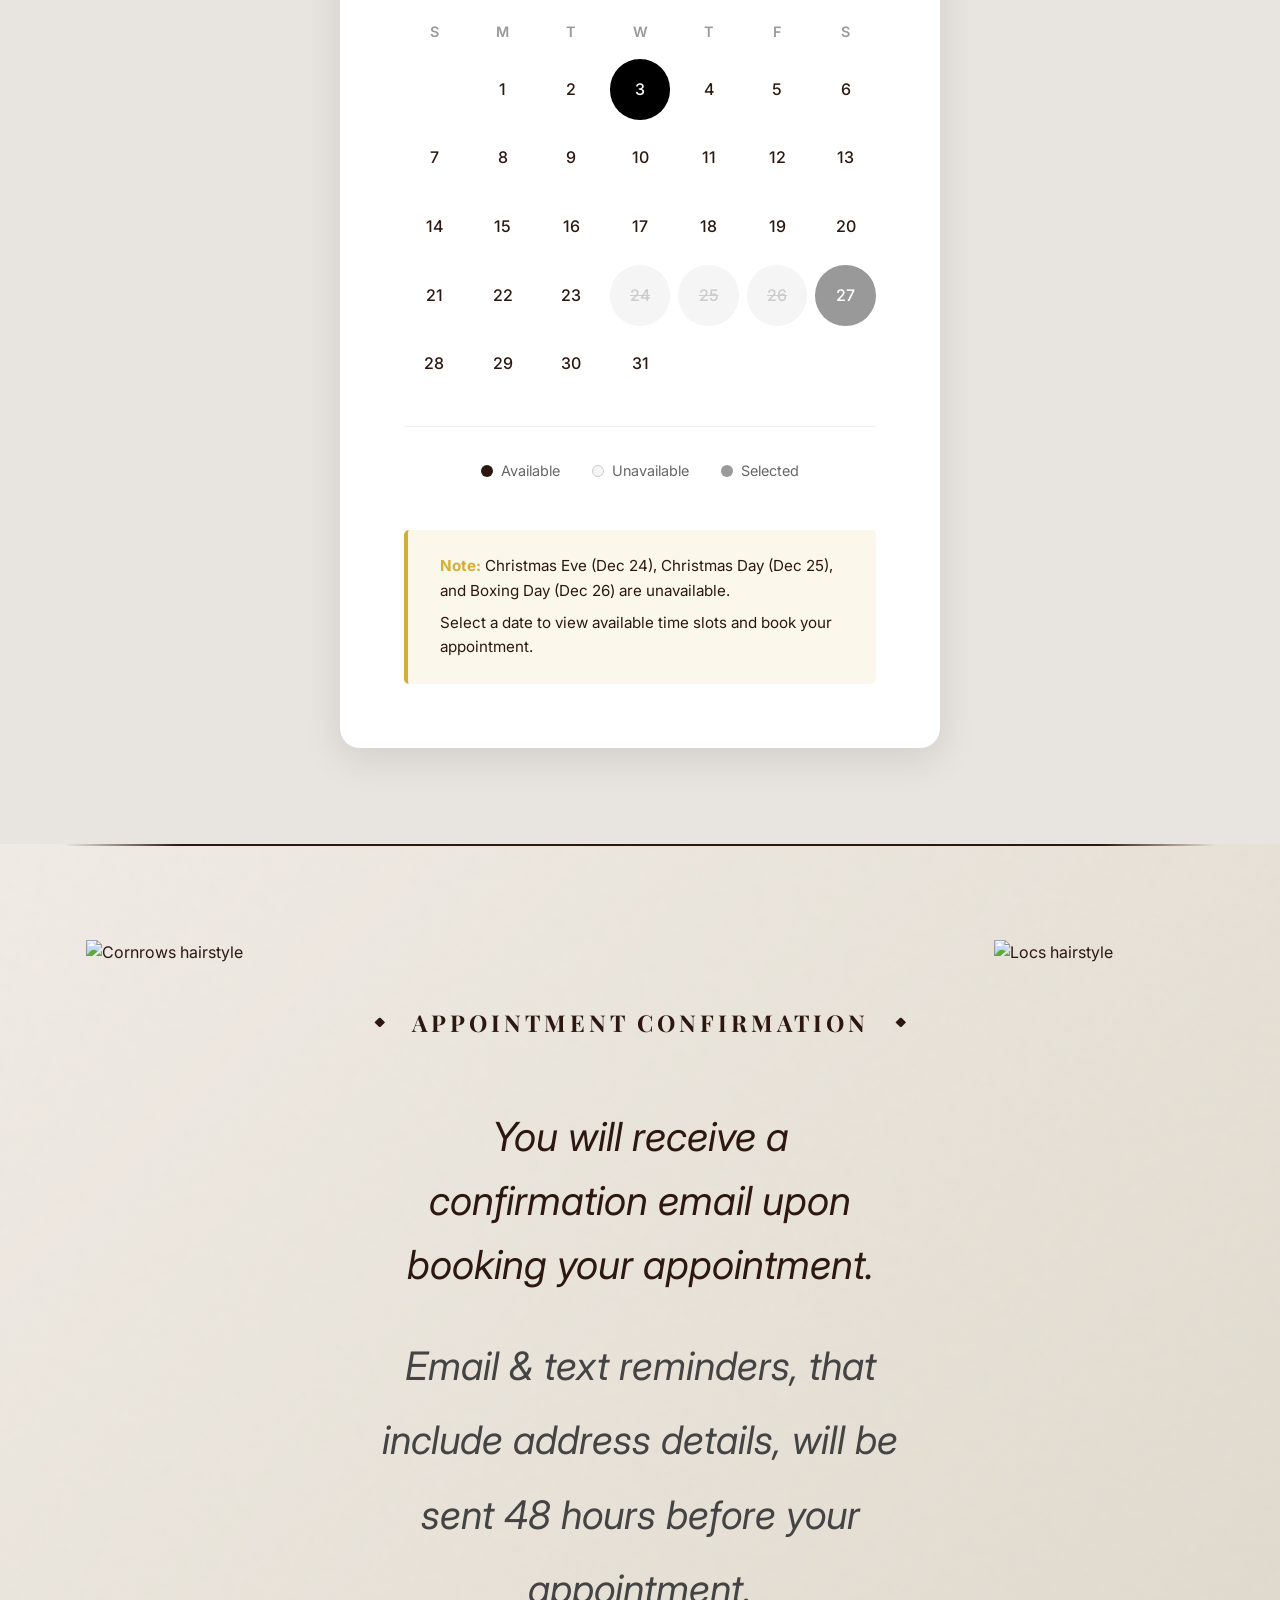
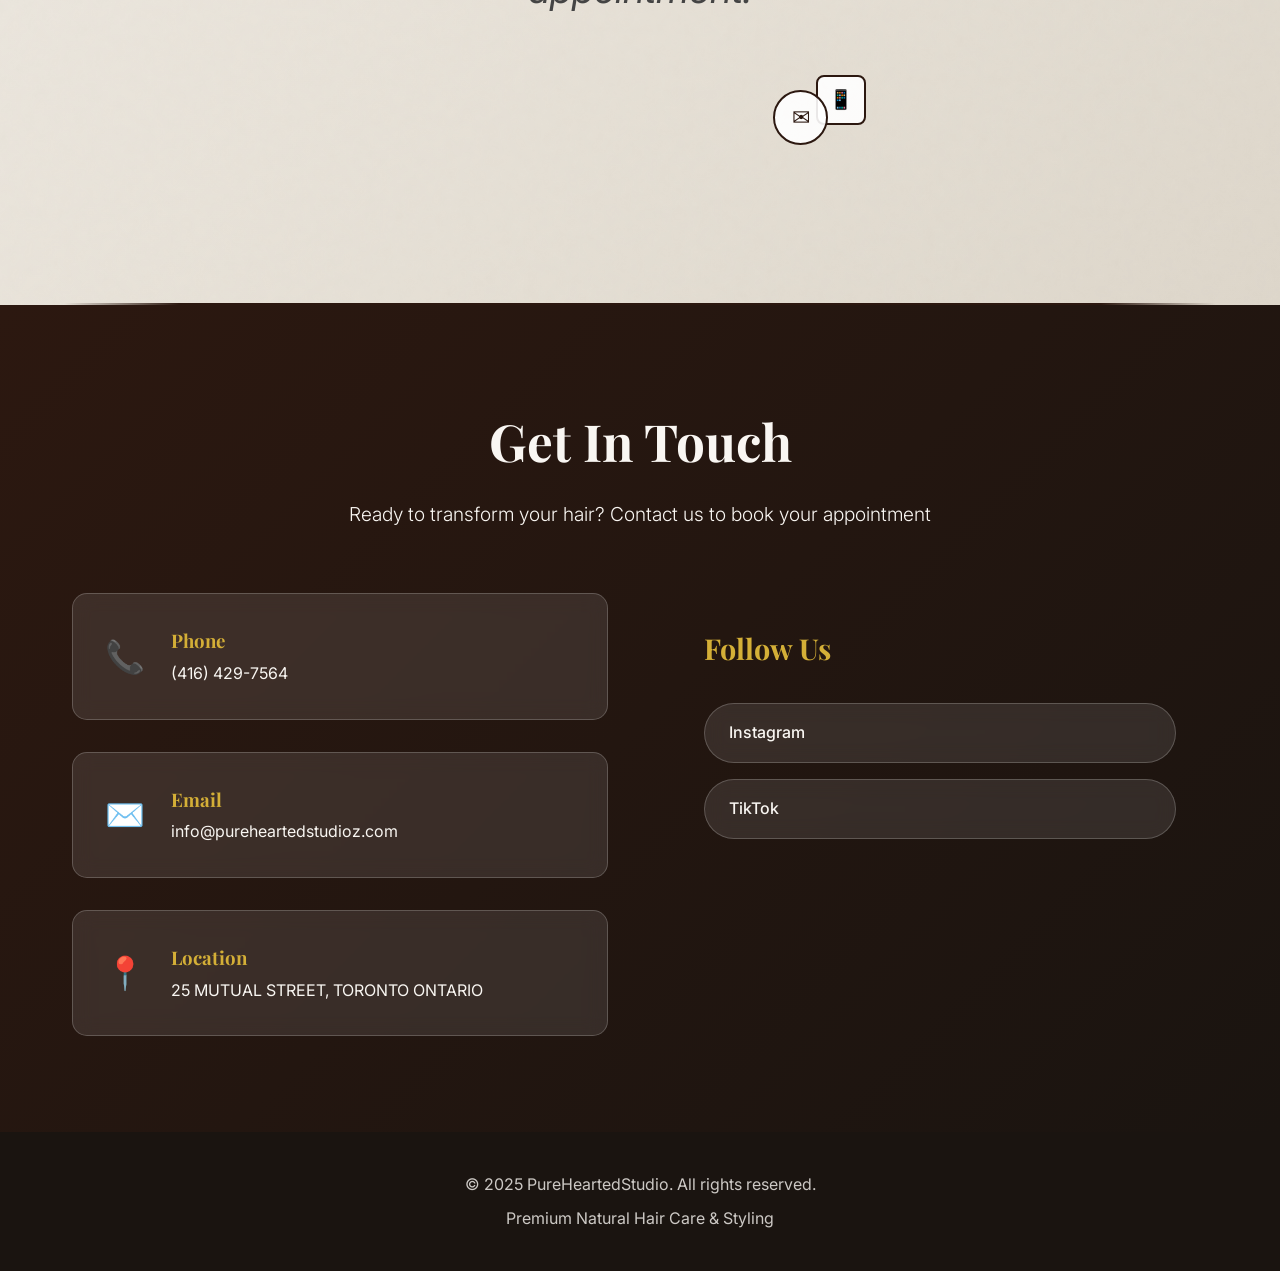
==== commit d55e8d10: "Crop logo to fit rectangle better" ====
--- a/index.html
+++ b/index.html
@@ -28,7 +28,7 @@
     <nav class="navbar">
         <div class="container">
             <div class="nav-brand">
-                <img src="assets/images/pureheartstudios_braids_logo.png" alt="PureHearted Studioz"
+                <img src="assets/images/pureheartstudios_braids_logo_cropped.png" alt="PureHearted Studioz"
                     class="nav-logo-phs">
             </div>
             <ul class="nav-menu">
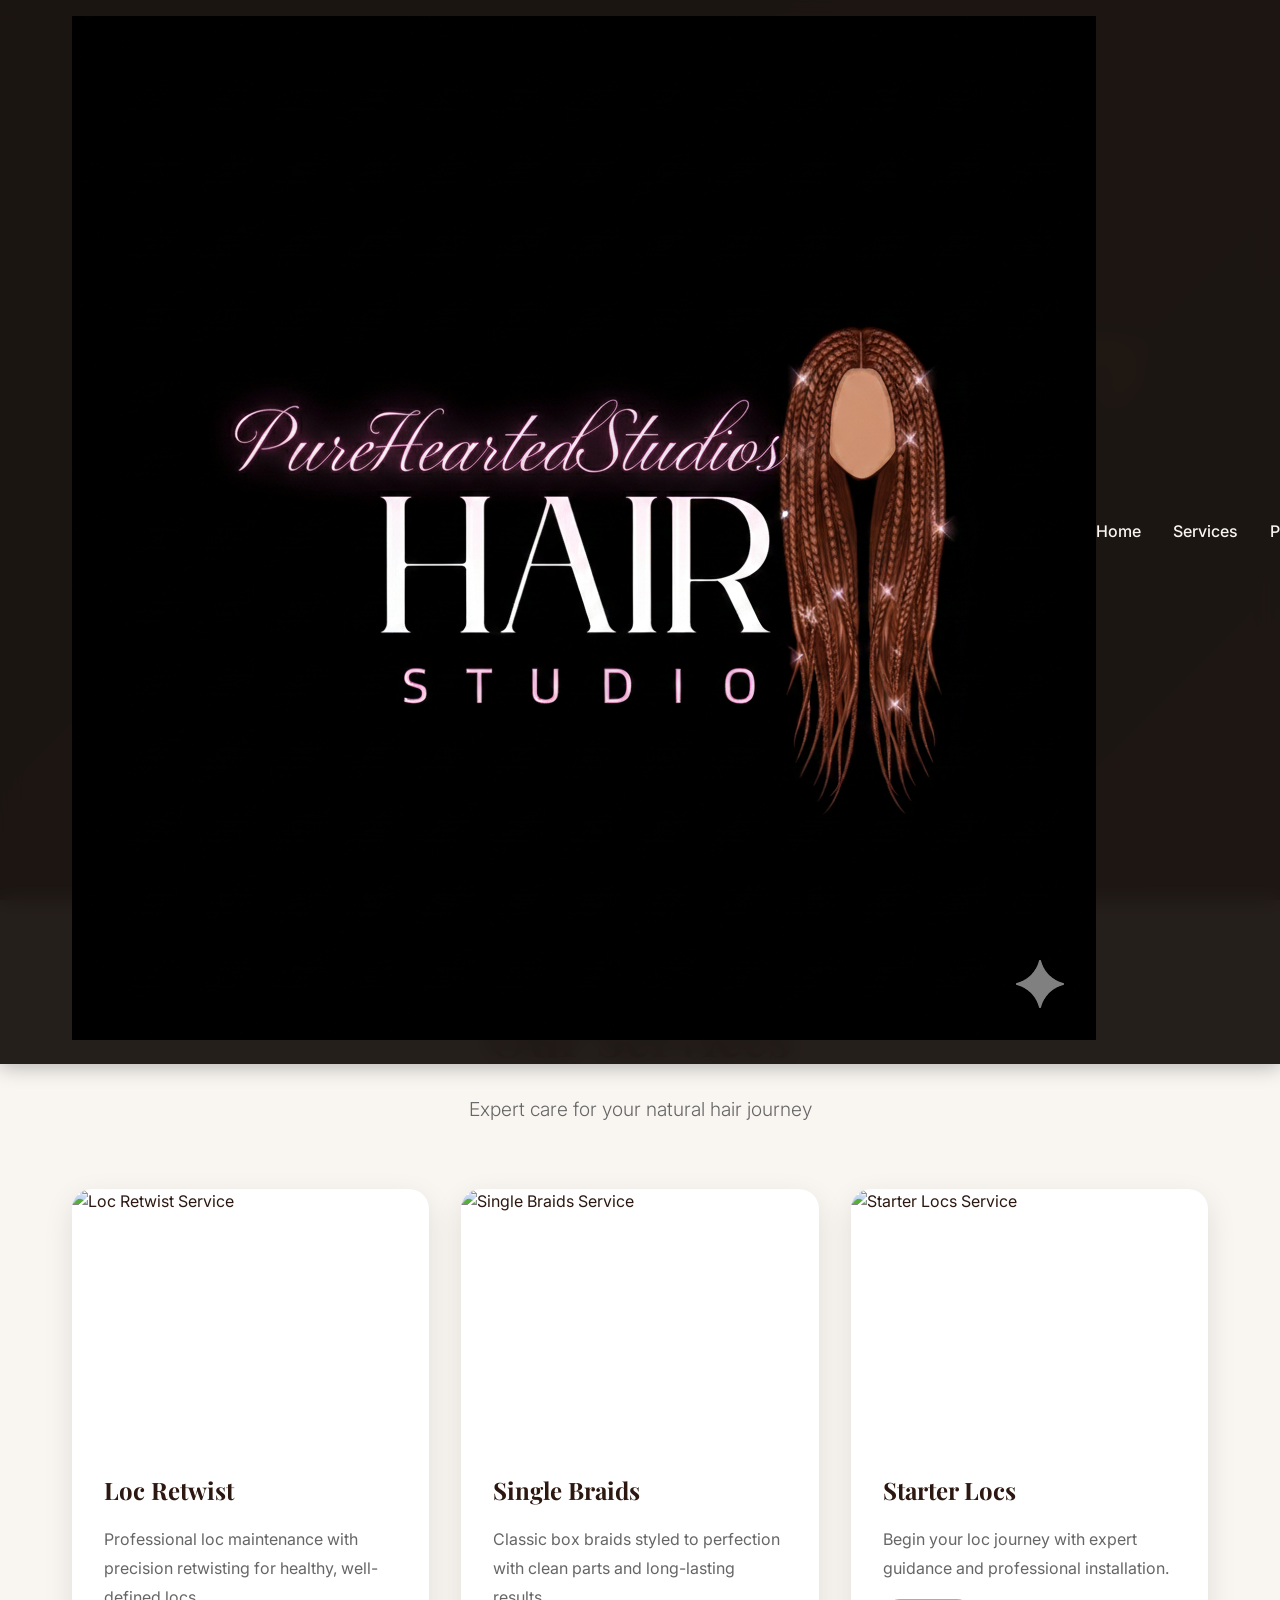
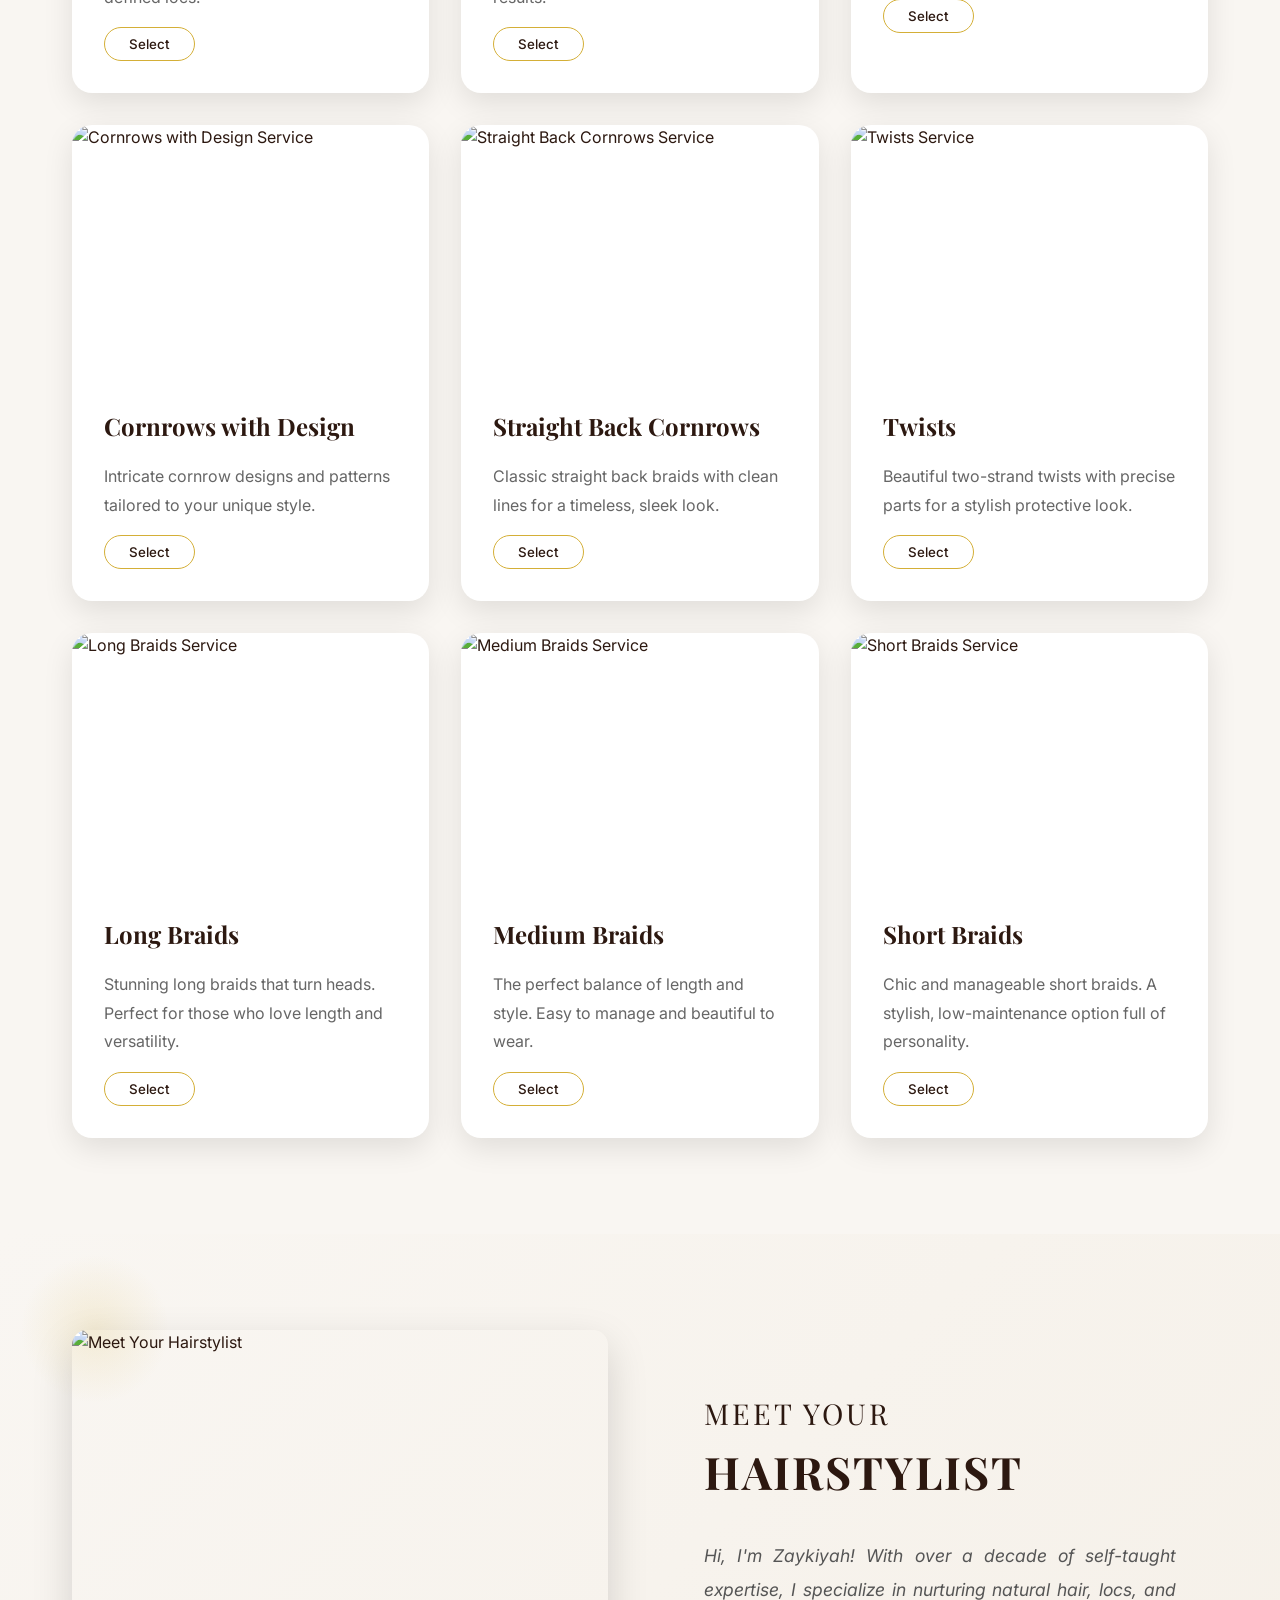
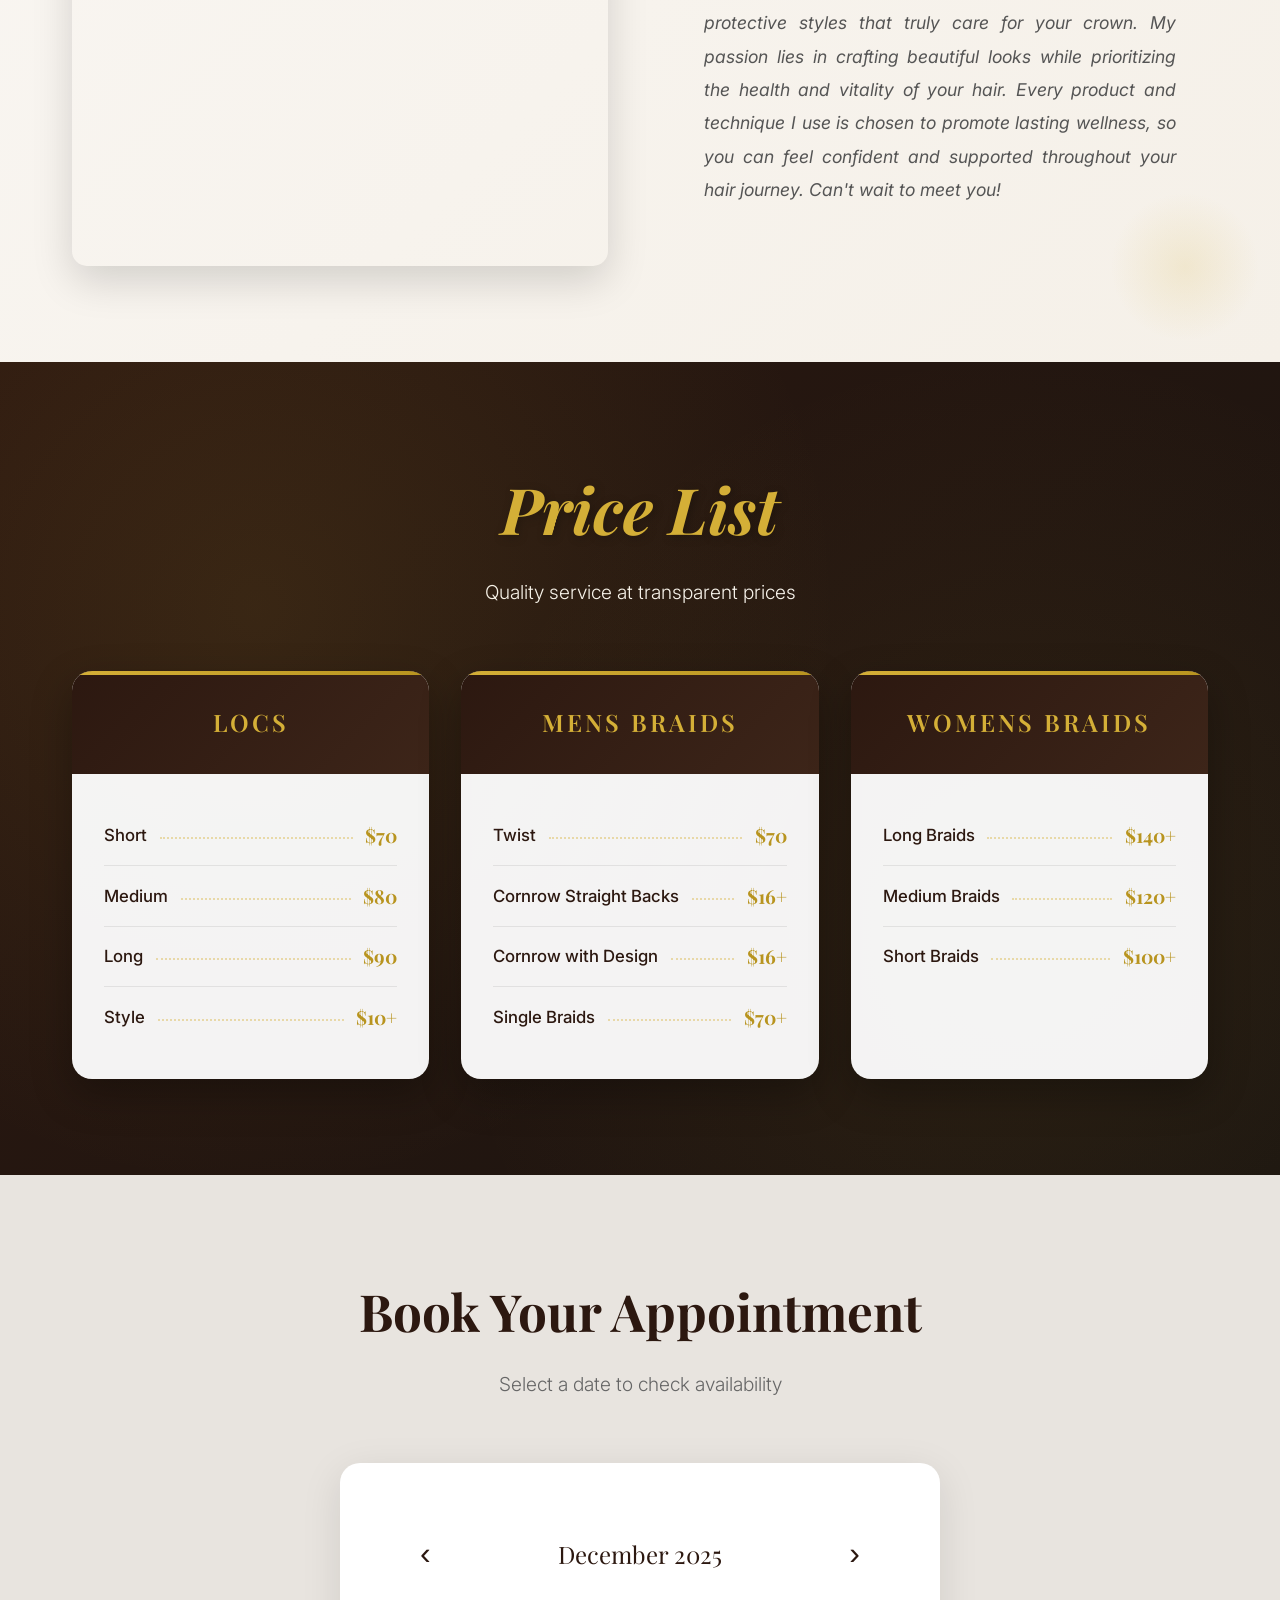
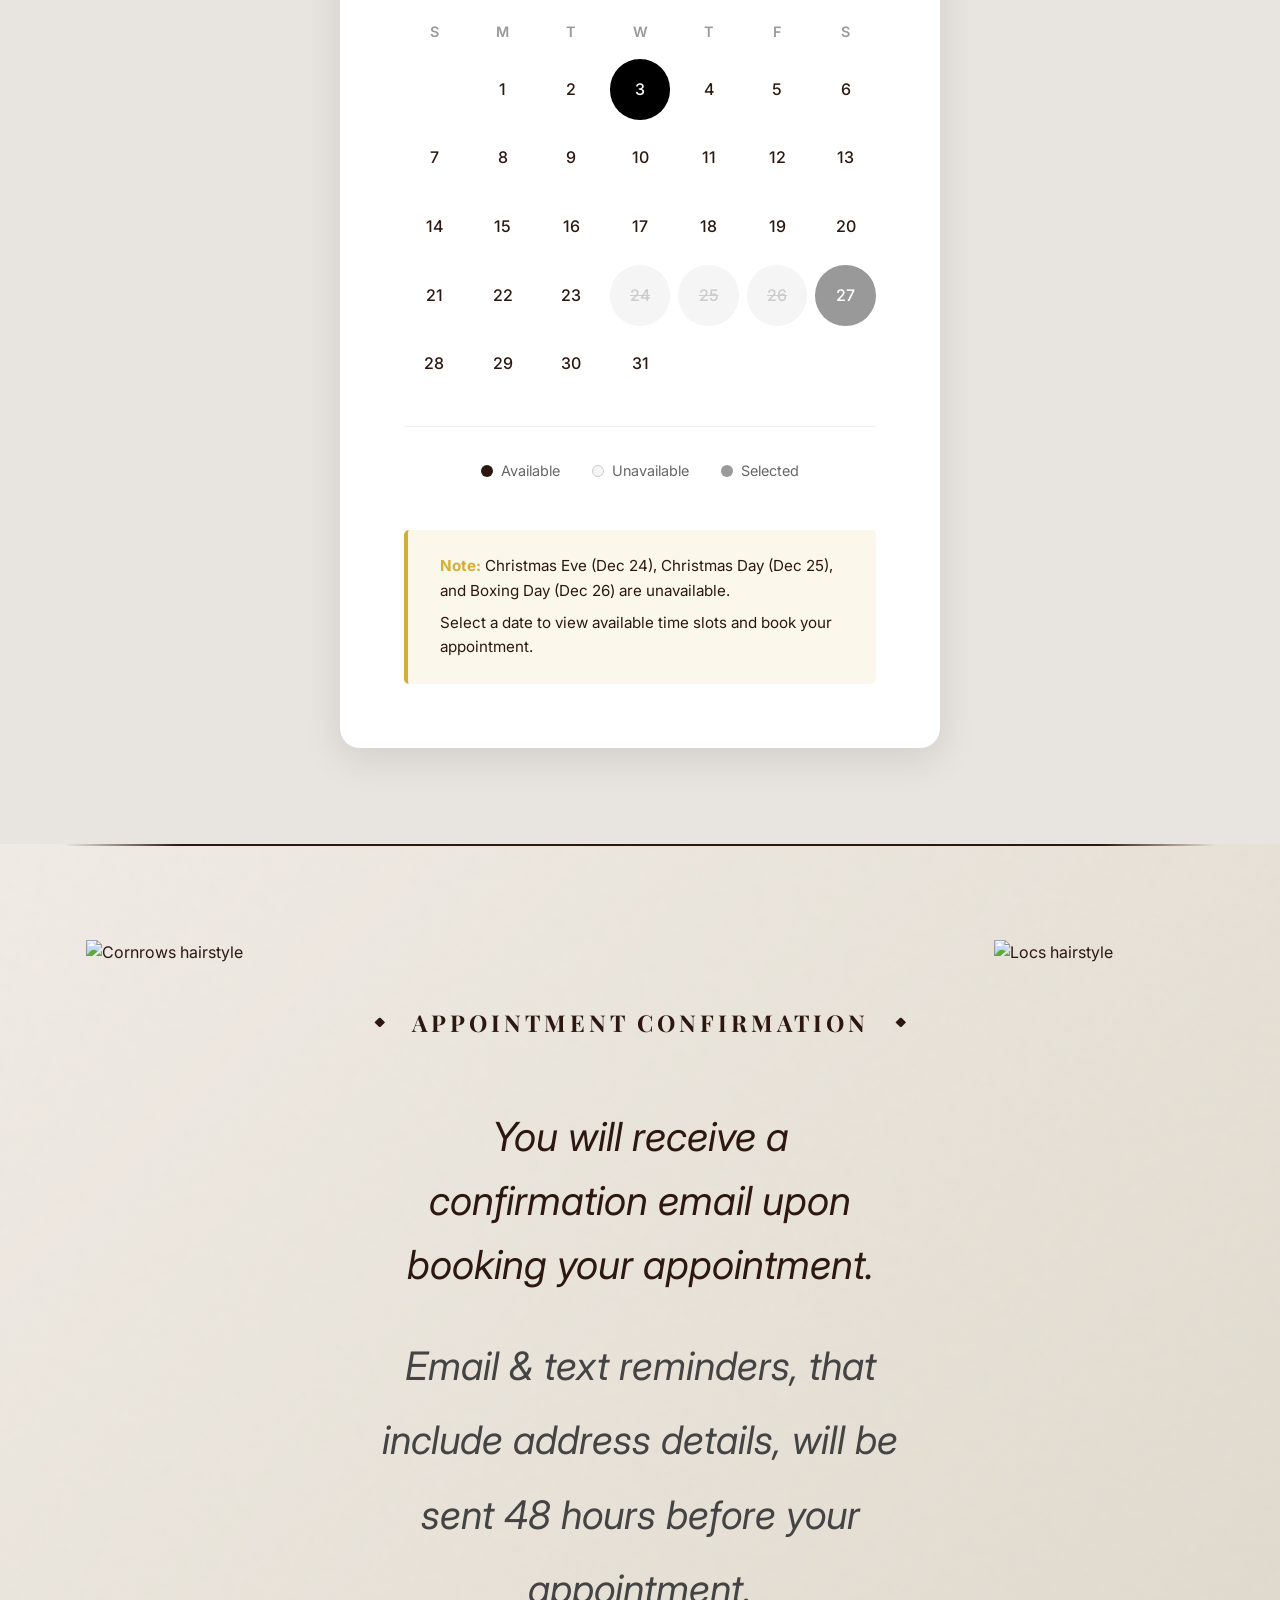
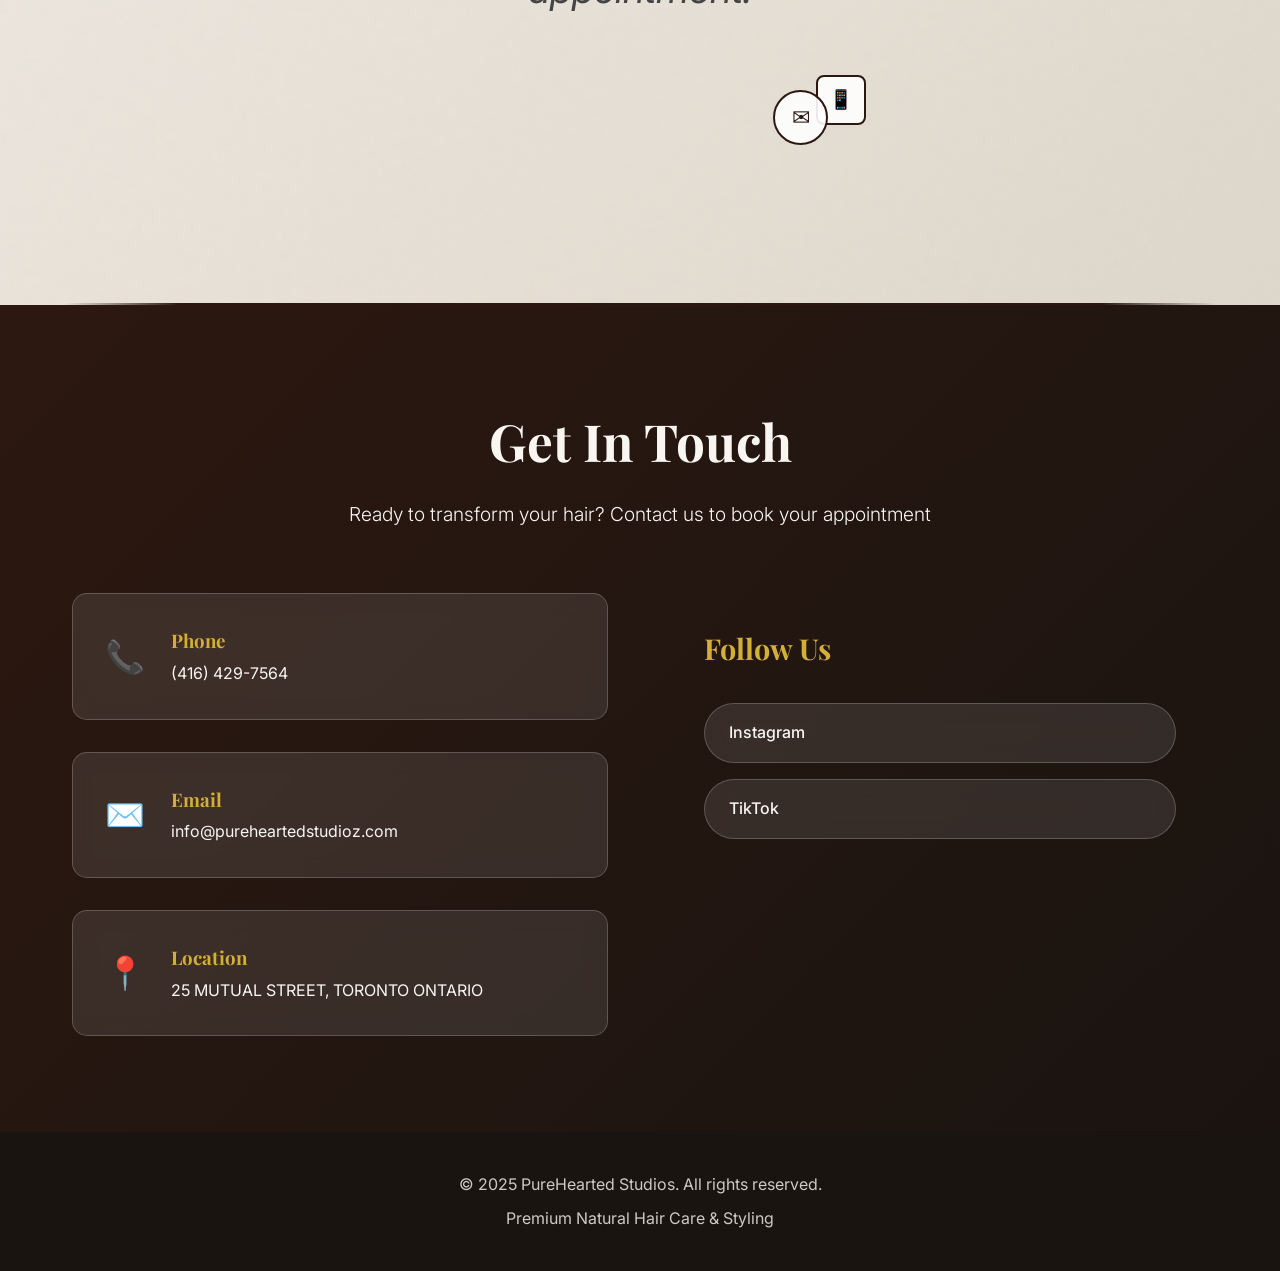
==== commit b399b2ce: "Update logo to newest version" ====
--- a/index.html
+++ b/index.html
@@ -12,6 +12,7 @@
     <link
         href="https://fonts.googleapis.com/css2?family=Playfair+Display:wght@400;600;700&family=Inter:wght@300;400;500;600&display=swap"
         rel="stylesheet">
+    <link rel="icon" type="image/png" href="assets/images/logo_combined.png">
     <link rel="stylesheet" href="style.css">
     <script type="text/javascript" src="https://cdn.jsdelivr.net/npm/@emailjs/browser@3/dist/email.min.js"></script>
     <script type="text/javascript">
@@ -28,8 +29,10 @@
     <nav class="navbar">
         <div class="container">
             <div class="nav-brand">
-                <img src="assets/images/pureheartstudios_braids_logo_cropped.png" alt="PureHearted Studioz"
-                    class="nav-logo-phs">
+                <a href="#home" class="logo-container">
+                    <img src="assets/images/phs_hair_studio_logo_new.png" alt="PureHearted Studios"
+                        class="nav-logo-phs-ref">
+                </a>
             </div>
             <ul class="nav-menu">
                 <li><a href="#home" class="nav-link">Home</a></li>
@@ -494,7 +497,7 @@
     <!-- Footer -->
     <footer class="footer">
         <div class="container">
-            <p>&copy; 2025 PureHeartedStudio. All rights reserved.</p>
+            <p>&copy; 2025 PureHearted Studios. All rights reserved.</p>
             <p>Premium Natural Hair Care & Styling</p>
         </div>
     </footer>
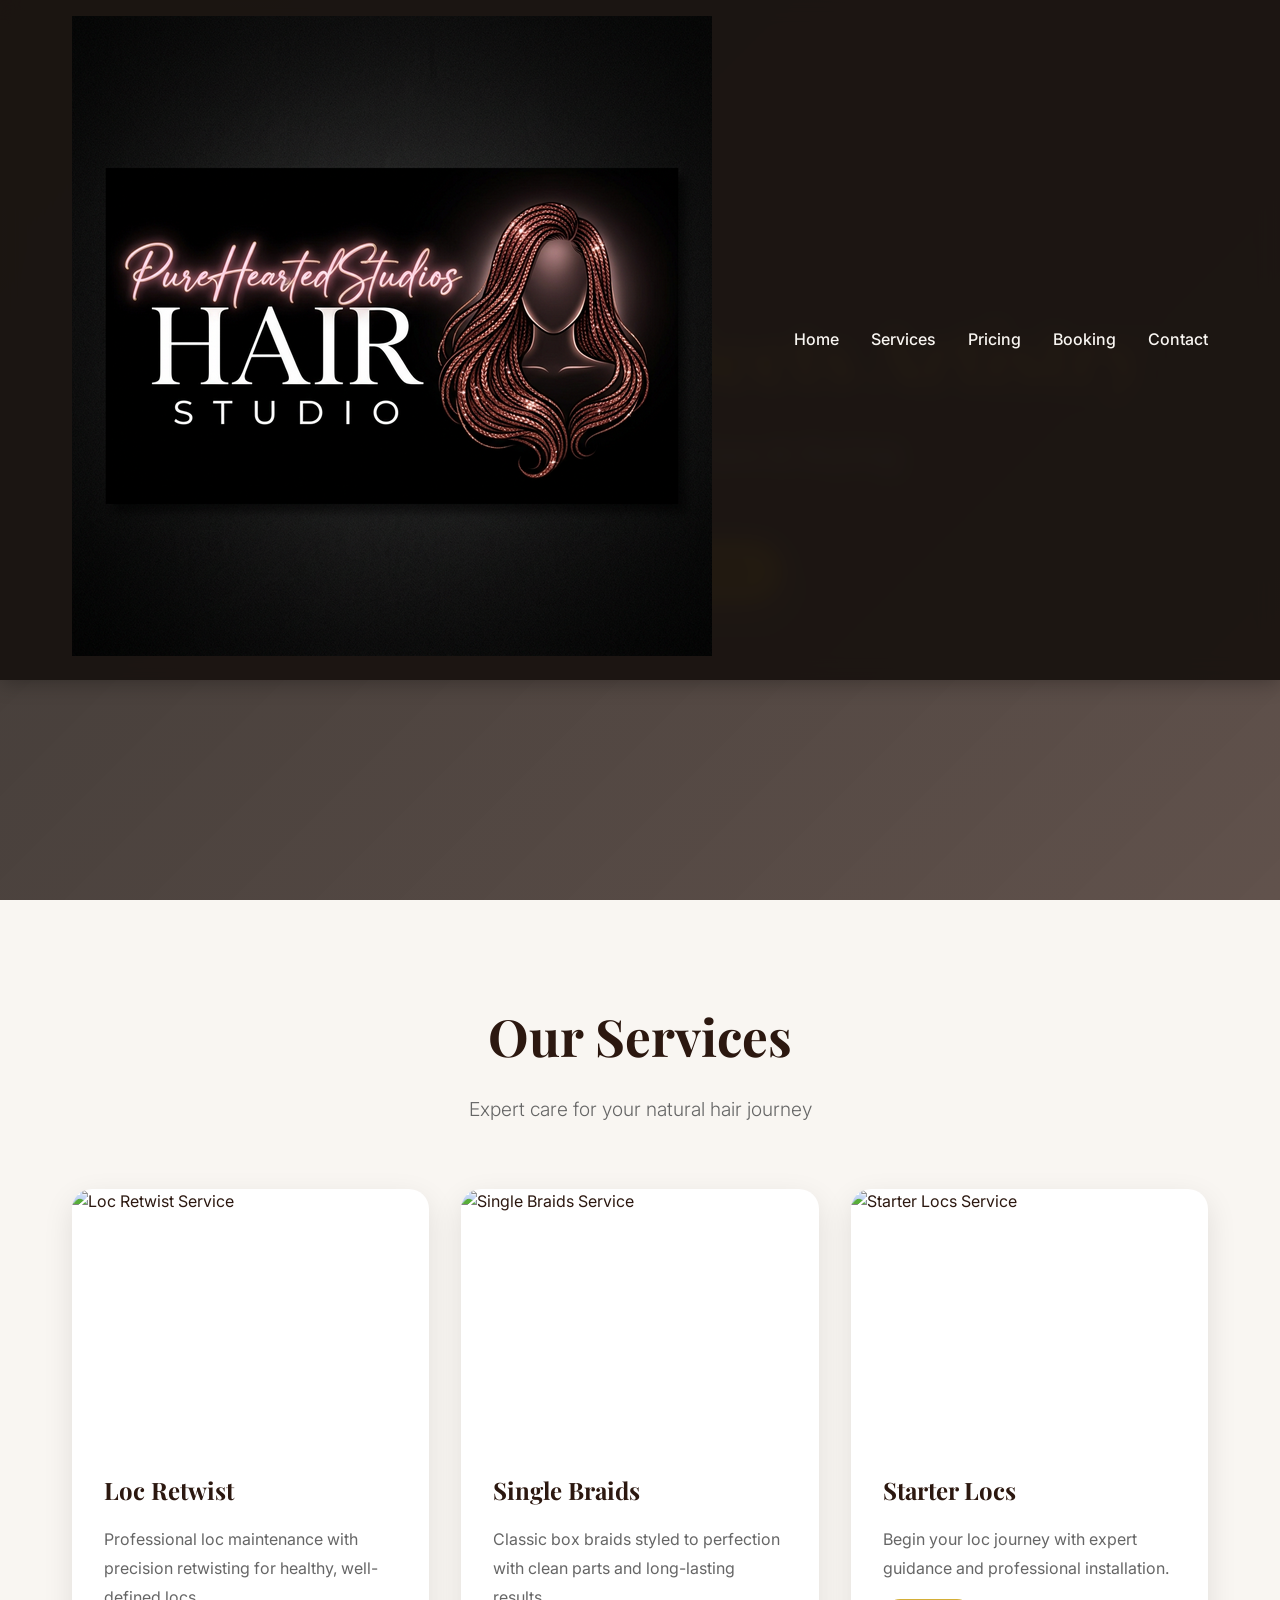
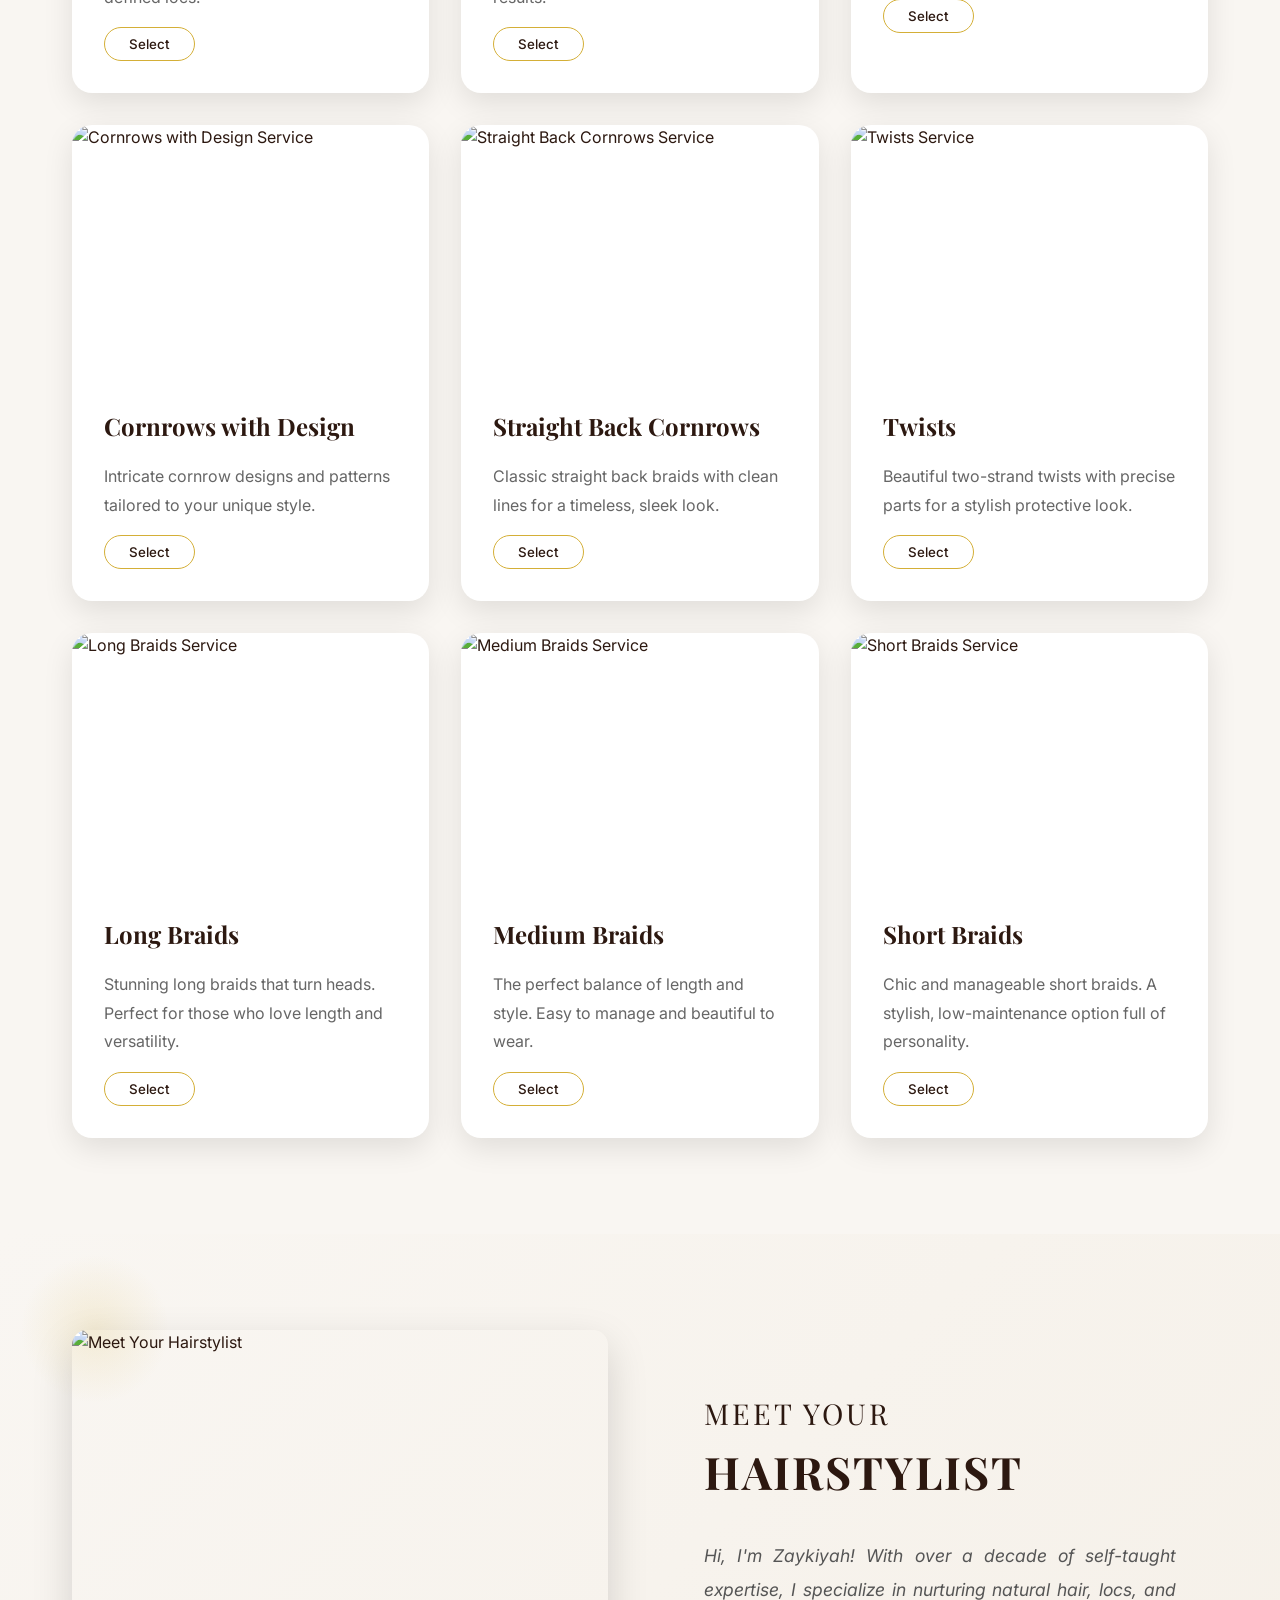
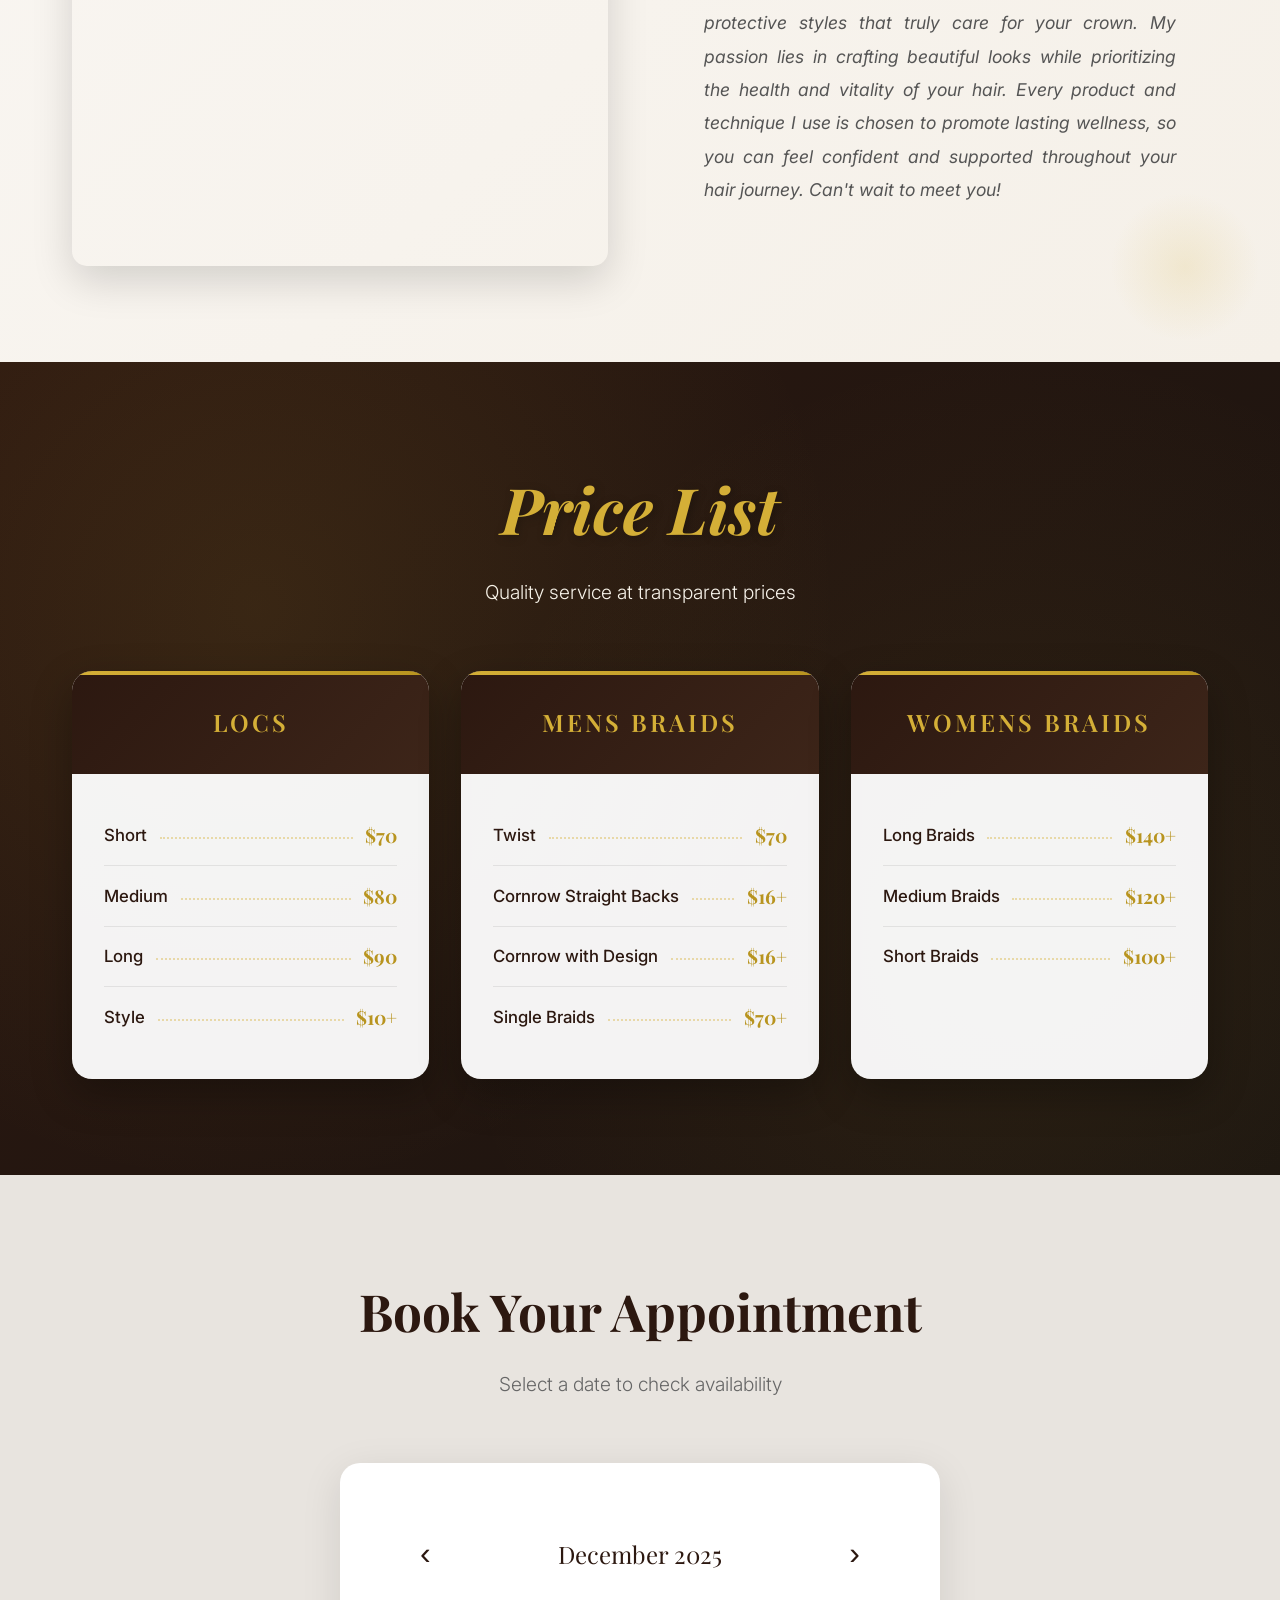
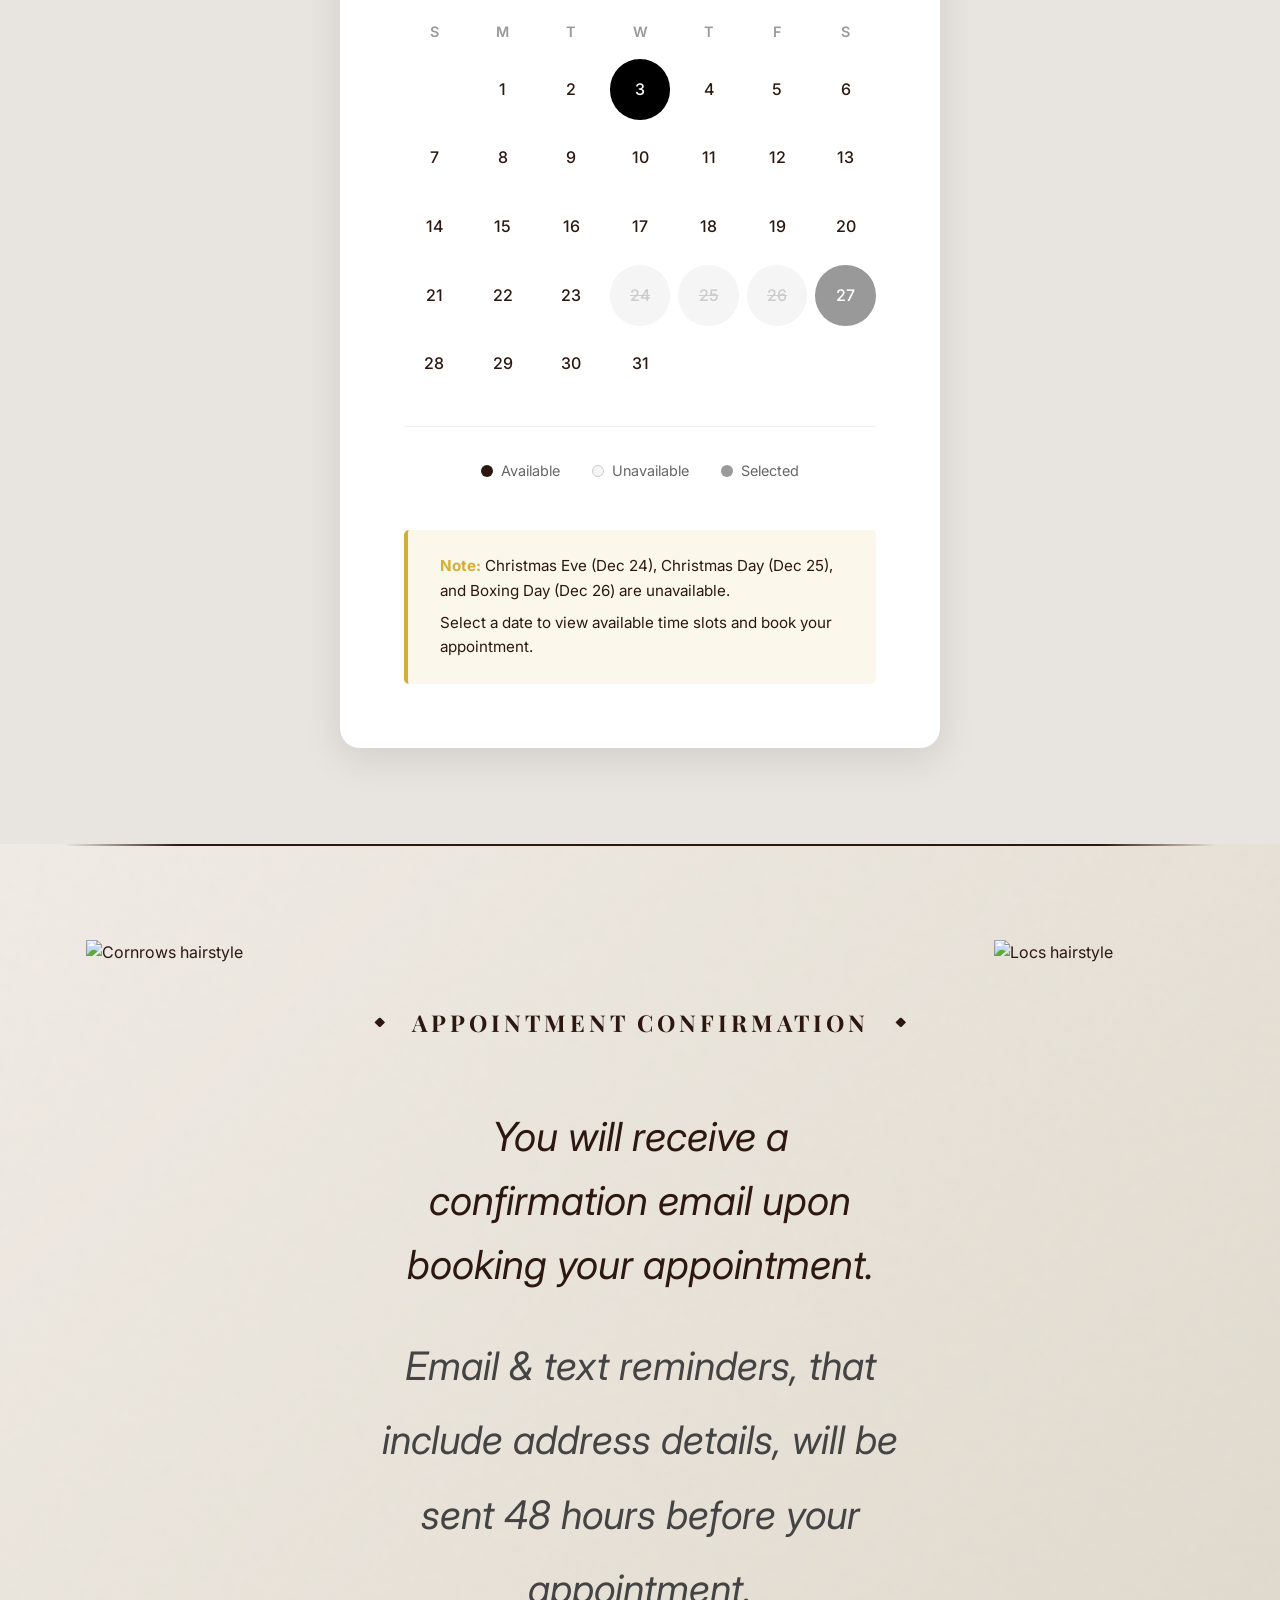
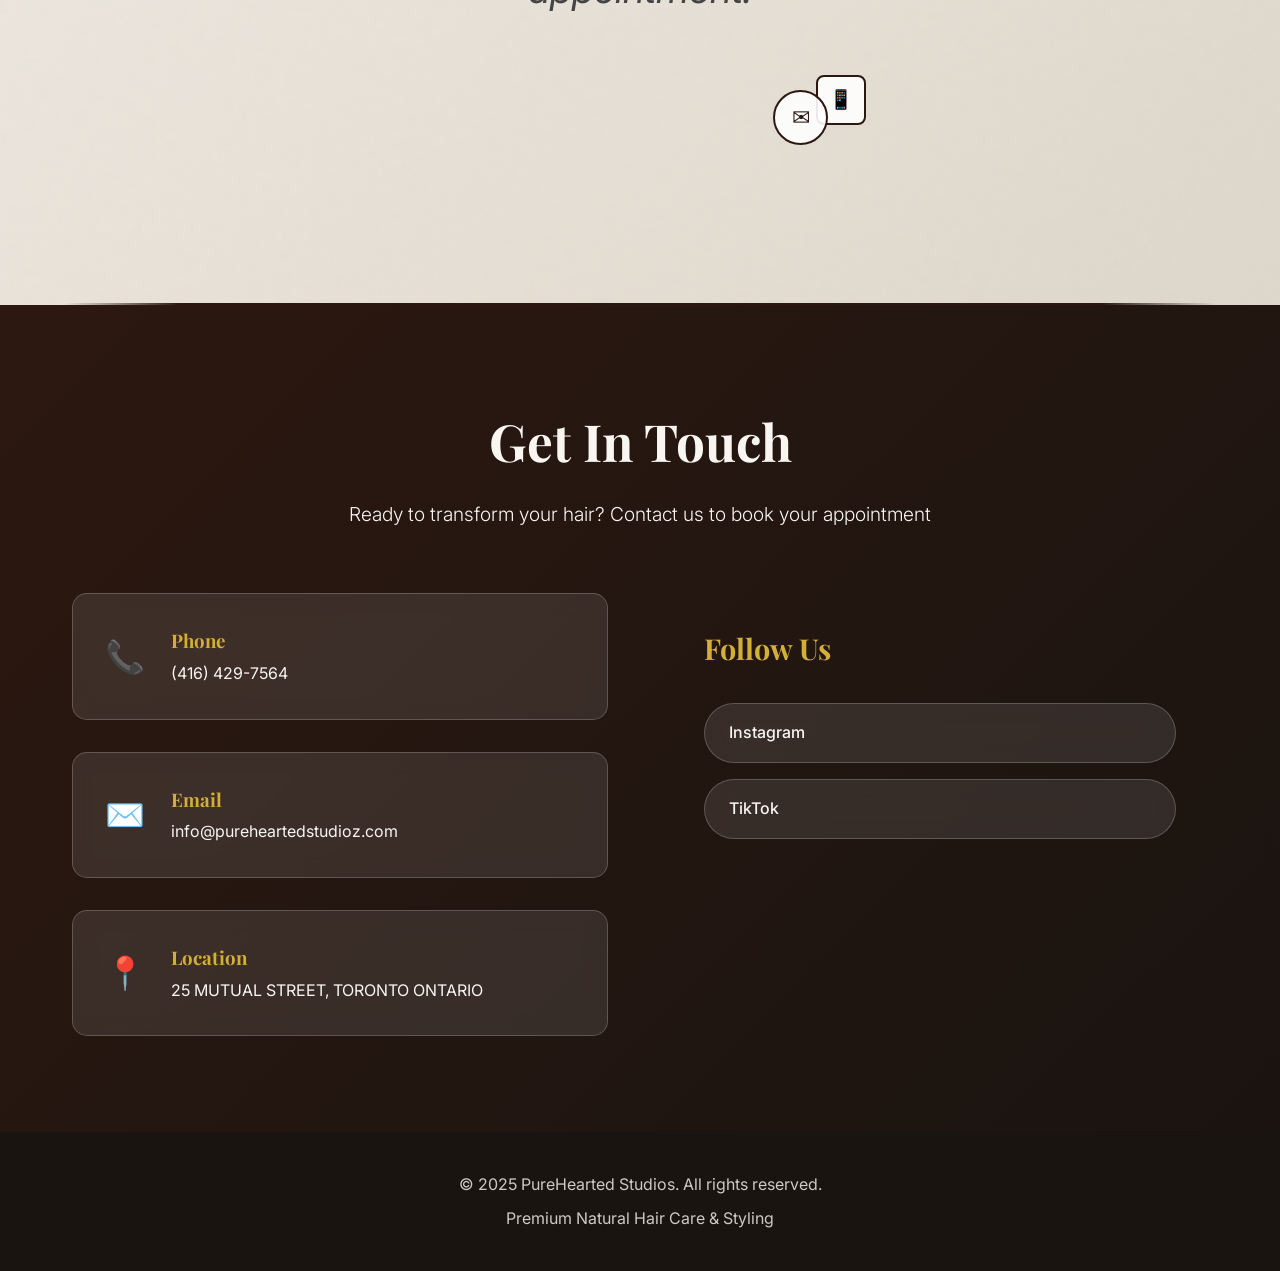
==== commit ebf14cad: "Update text banner logo" ====
--- a/index.html
+++ b/index.html
@@ -30,8 +30,7 @@
         <div class="container">
             <div class="nav-brand">
                 <a href="#home" class="logo-container">
-                    <img src="assets/images/phs_hair_studio_logo_new.png" alt="PureHearted Studios"
-                        class="nav-logo-phs-ref">
+                    <img src="assets/images/phs_logo_horizontal.png" alt="PureHearted Studios" class="nav-logo-phs-ref">
                 </a>
             </div>
             <ul class="nav-menu">
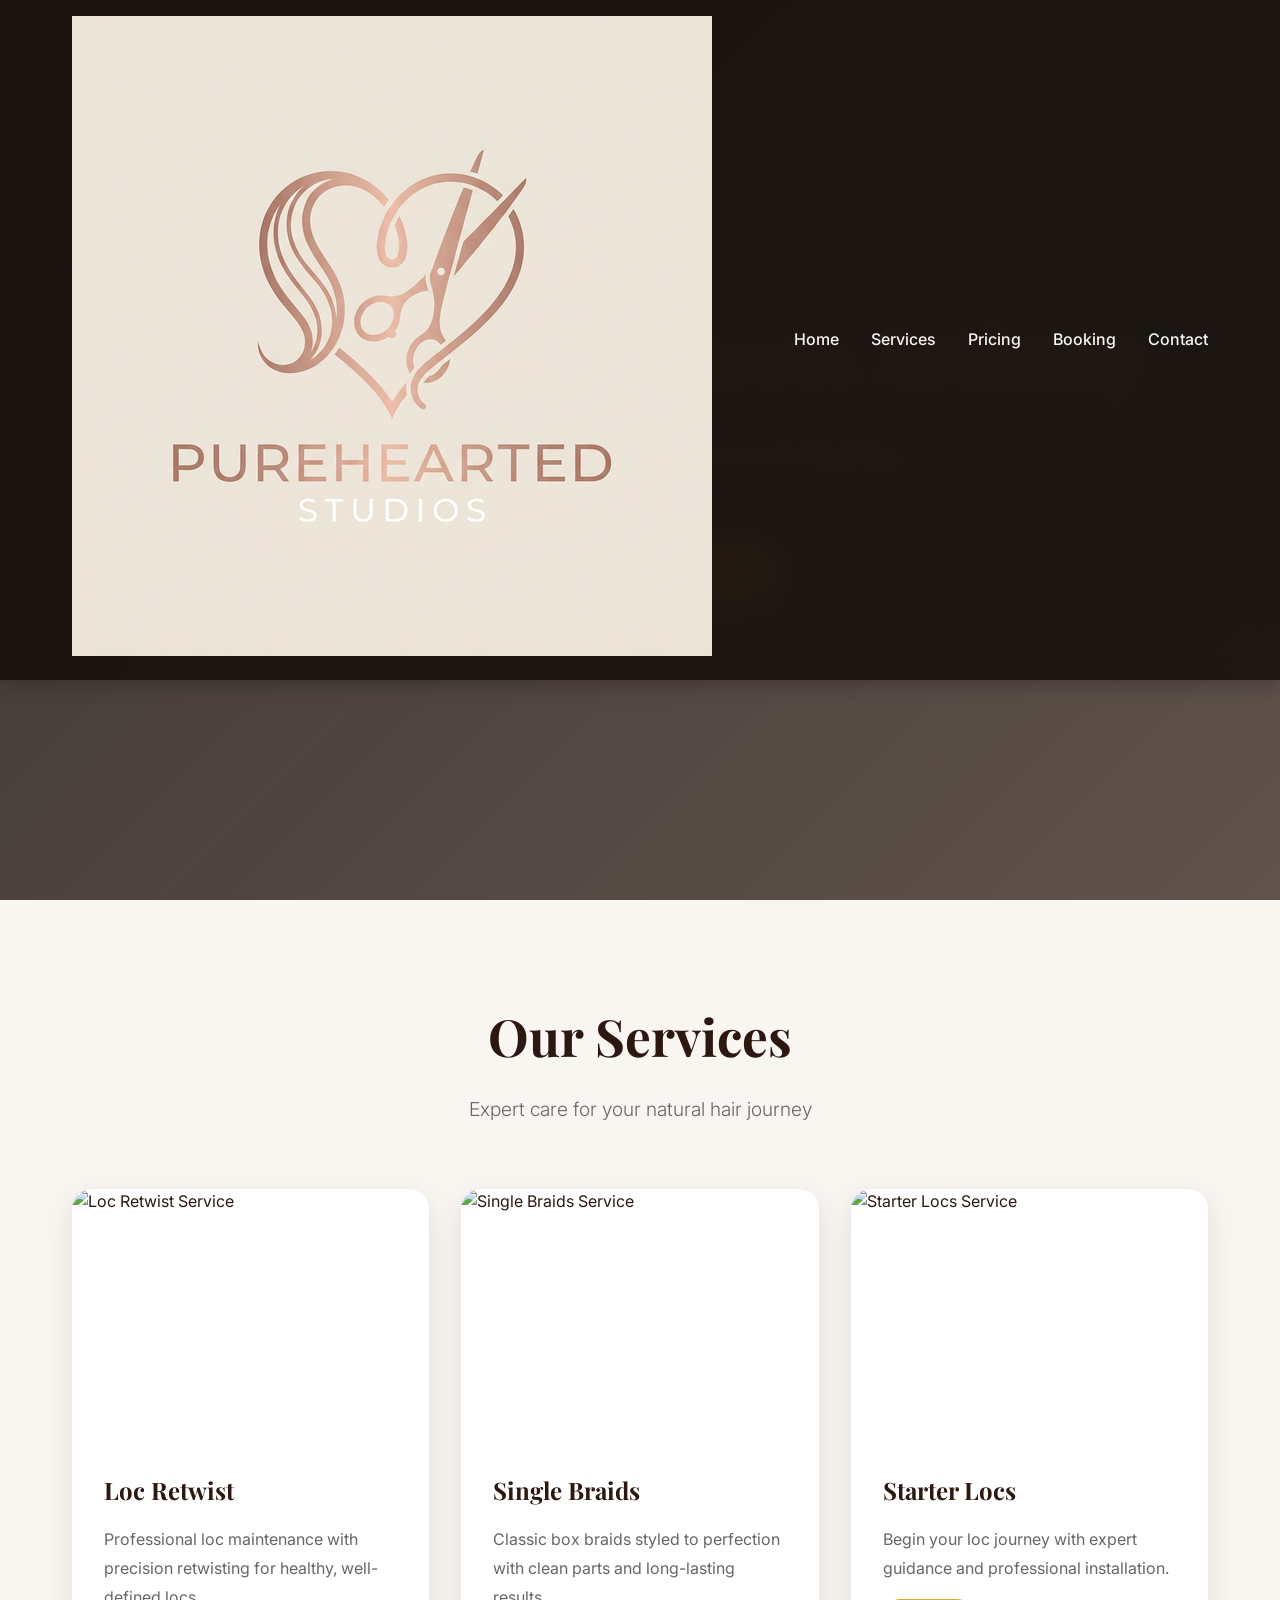
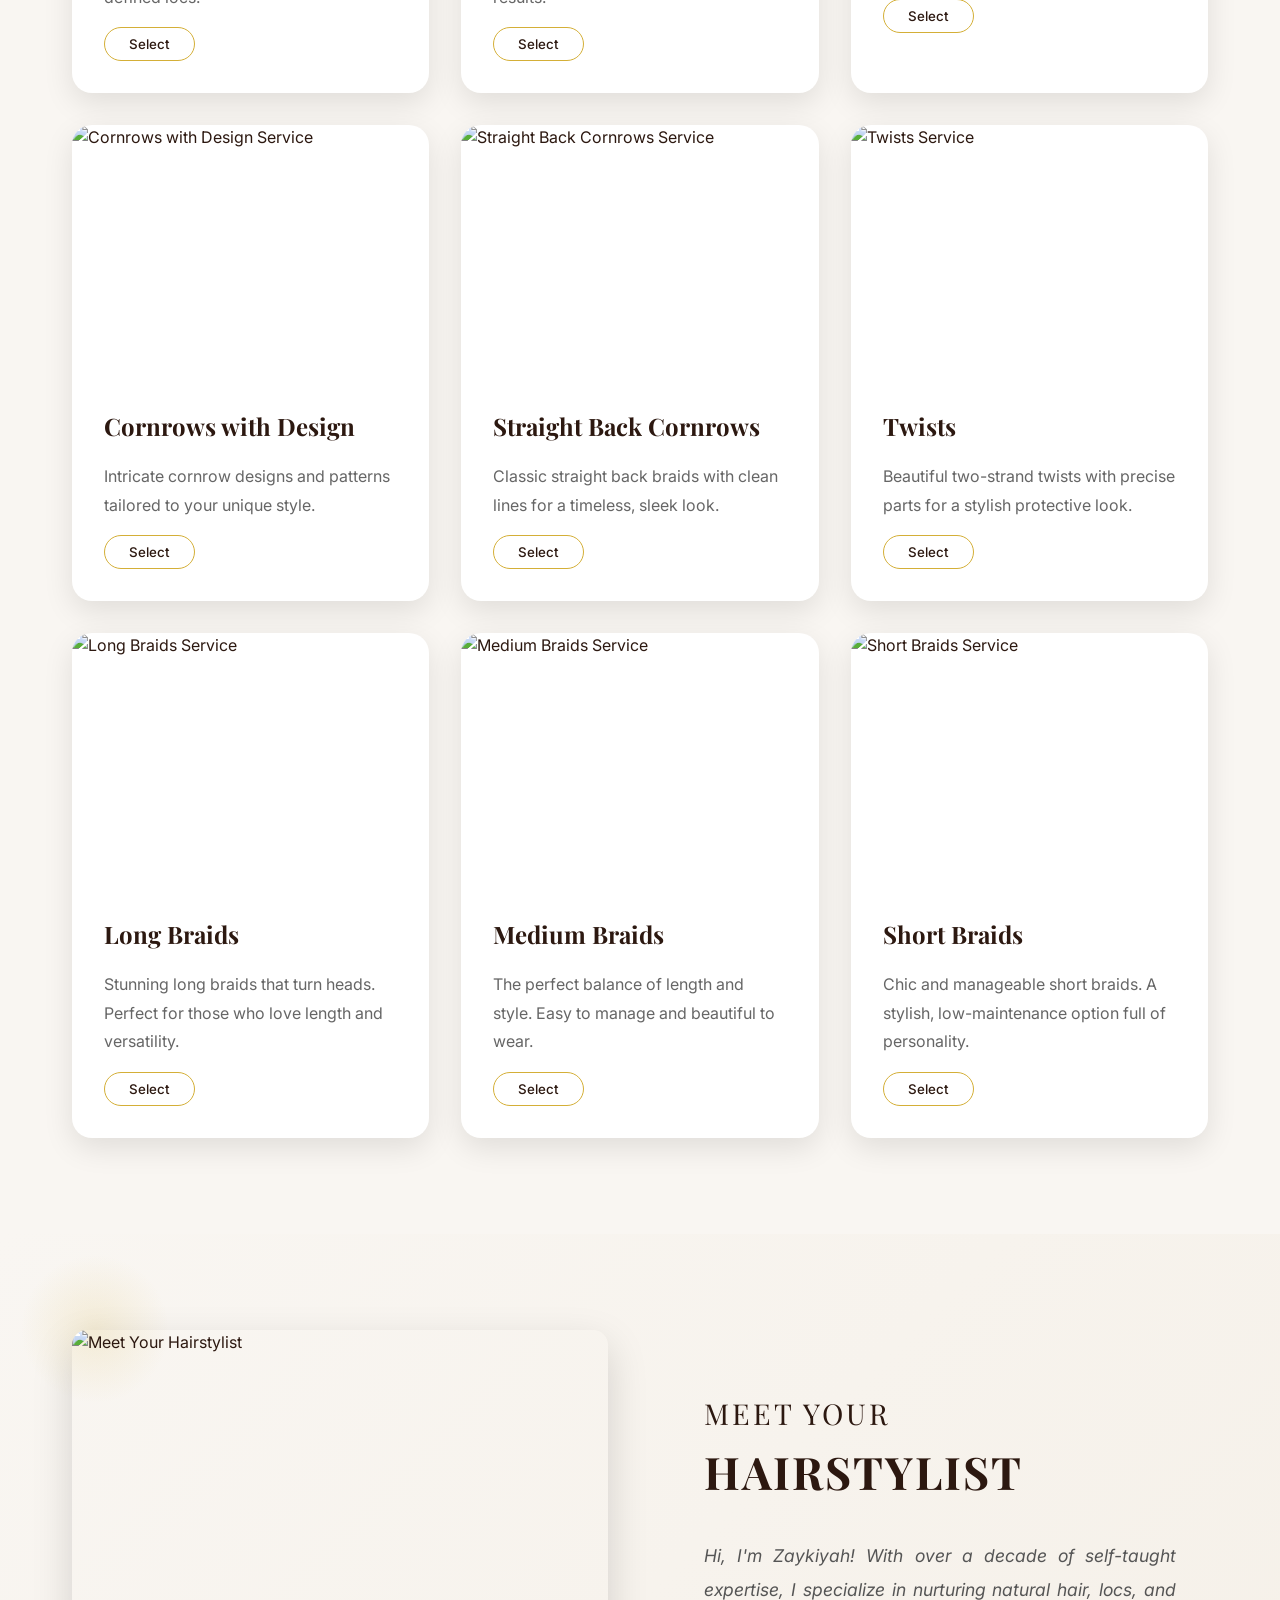
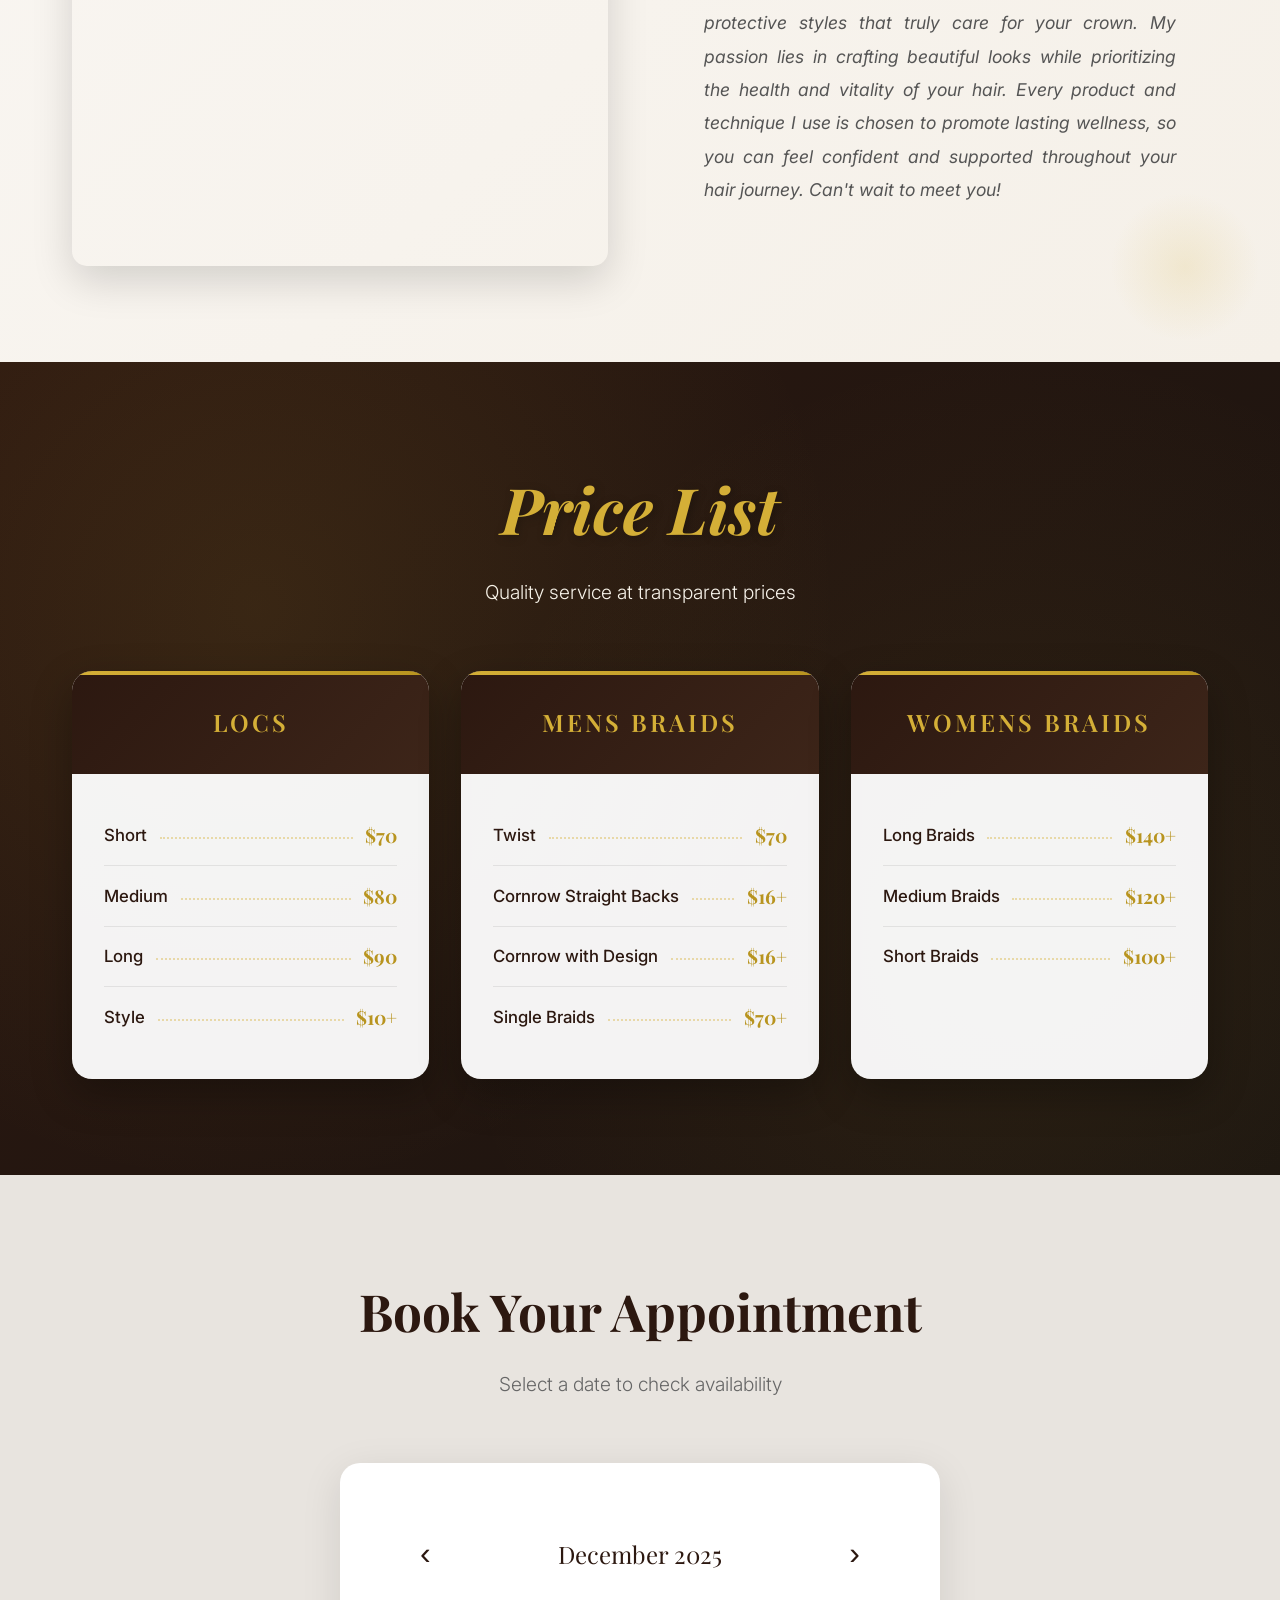
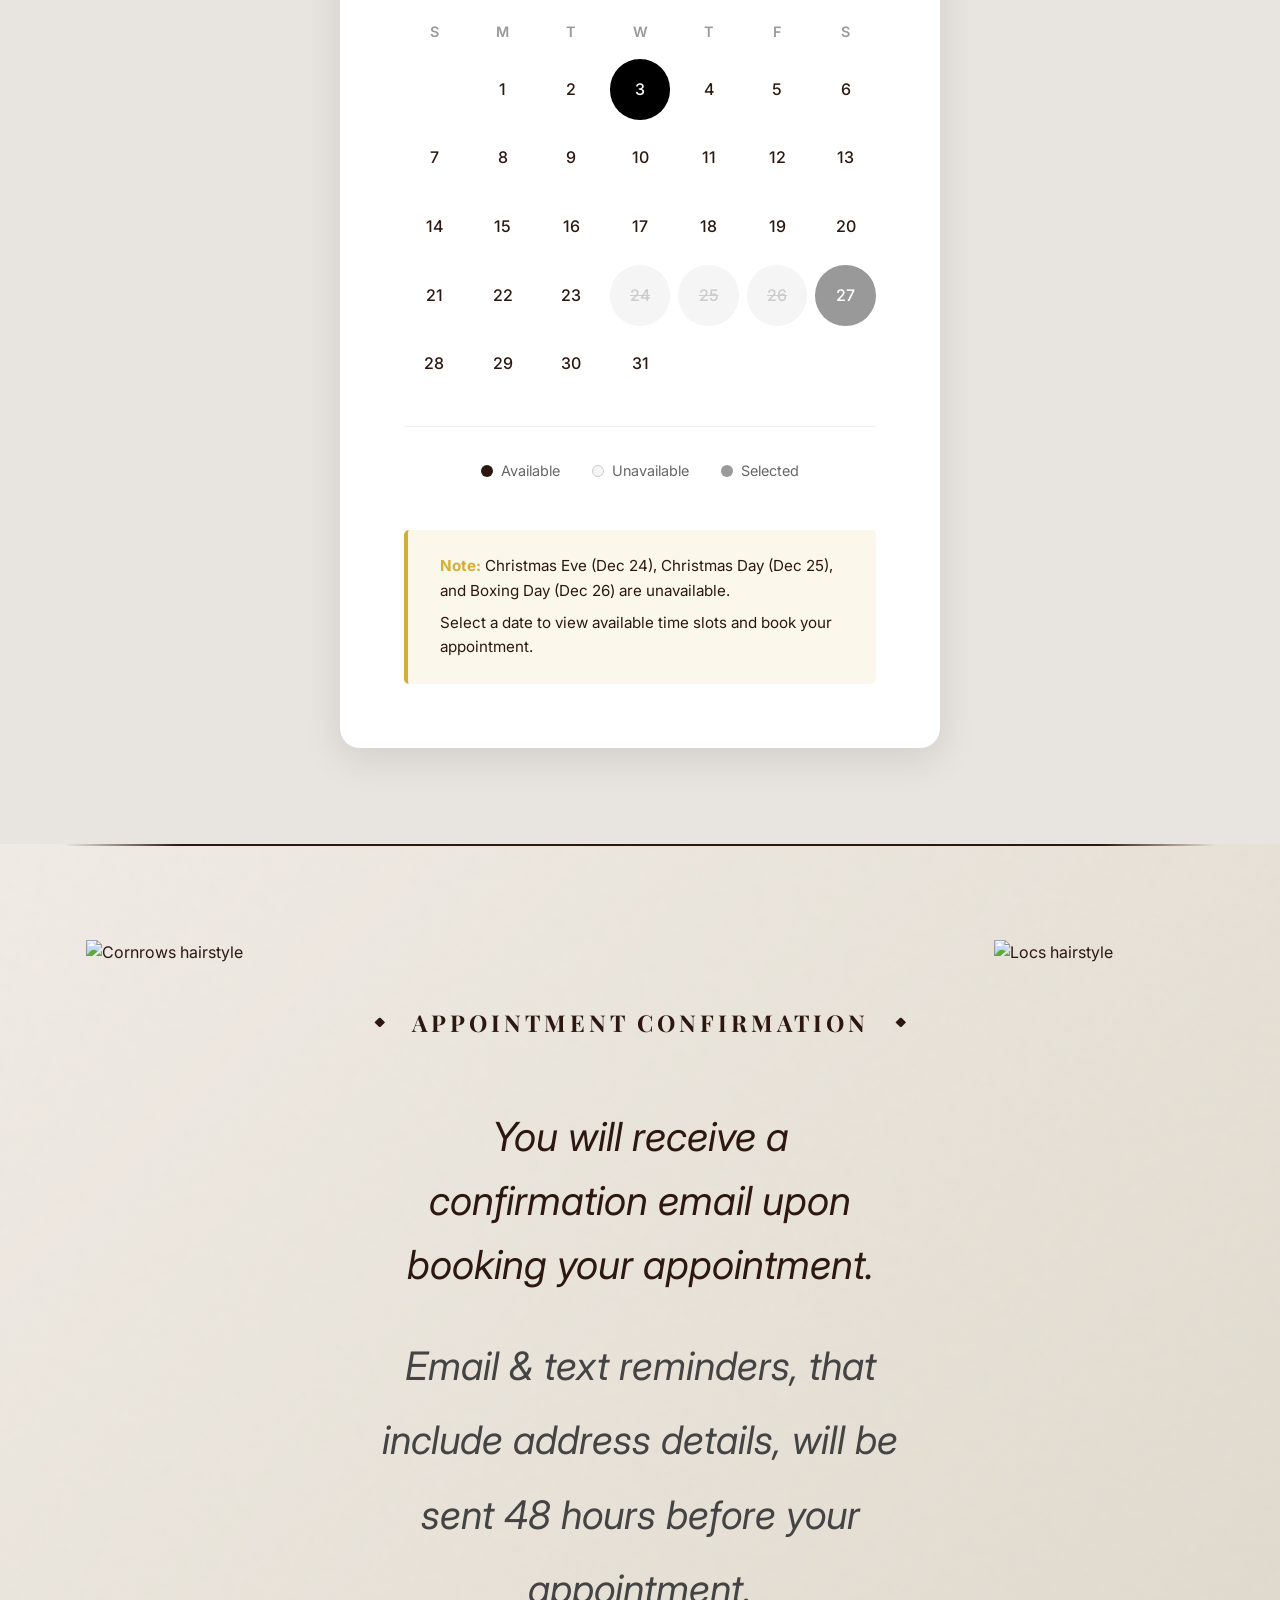
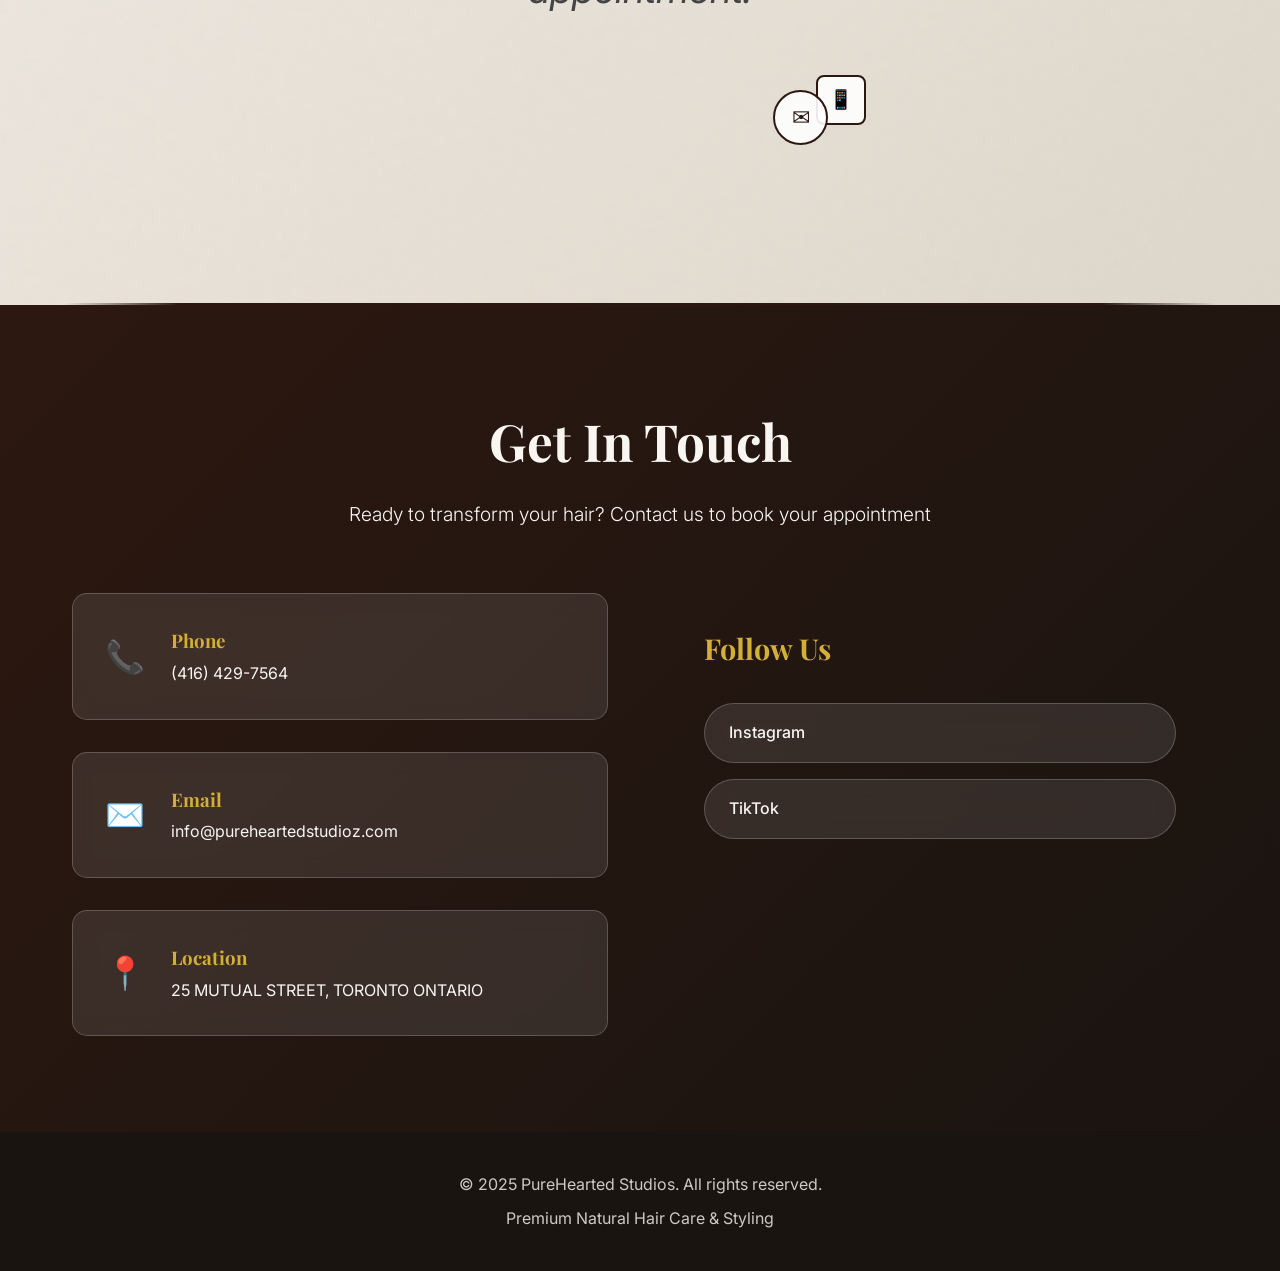
==== commit 22454762: "Update logo to minimalist rose gold design" ====
--- a/index.html
+++ b/index.html
@@ -30,7 +30,7 @@
         <div class="container">
             <div class="nav-brand">
                 <a href="#home" class="logo-container">
-                    <img src="assets/images/phs_logo_horizontal.png" alt="PureHearted Studios" class="nav-logo-phs-ref">
+                    <img src="assets/images/phs_logo_minimalist.png" alt="PureHearted Studios" class="nav-logo-phs-ref">
                 </a>
             </div>
             <ul class="nav-menu">
